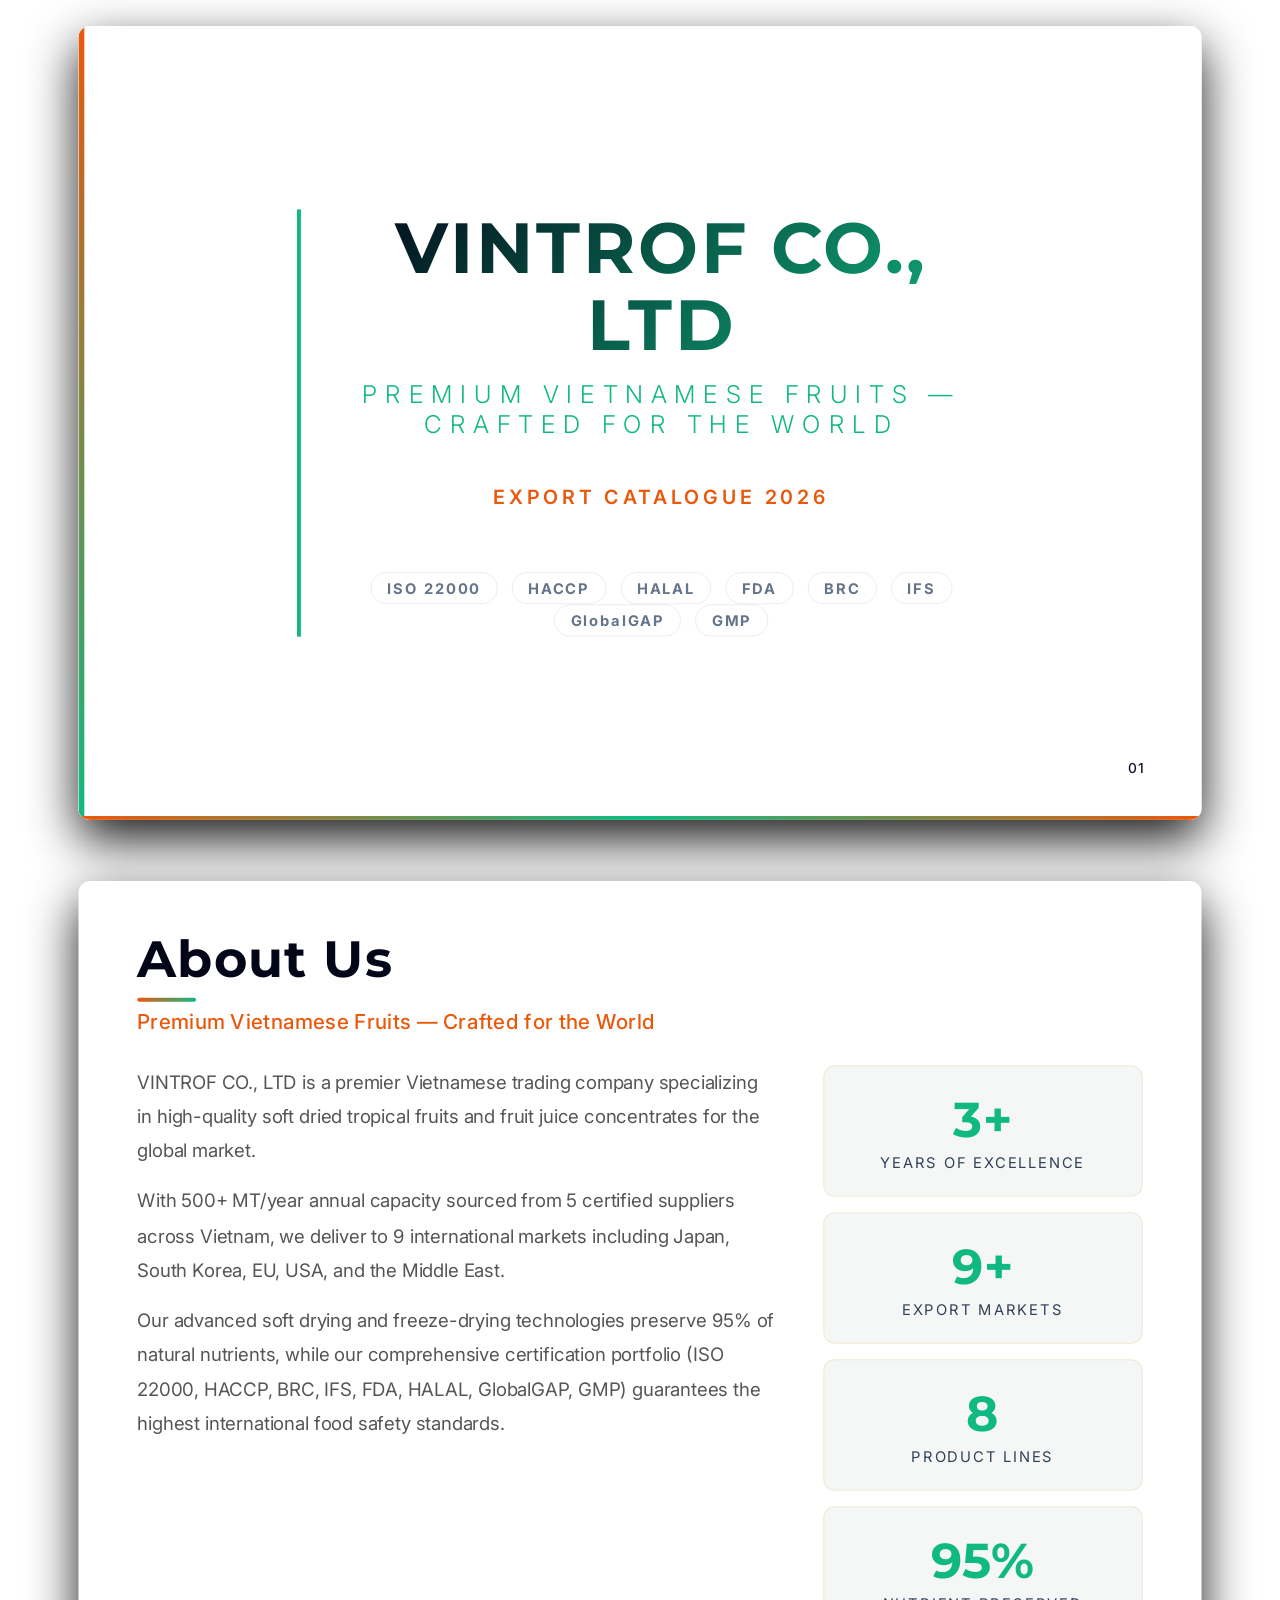
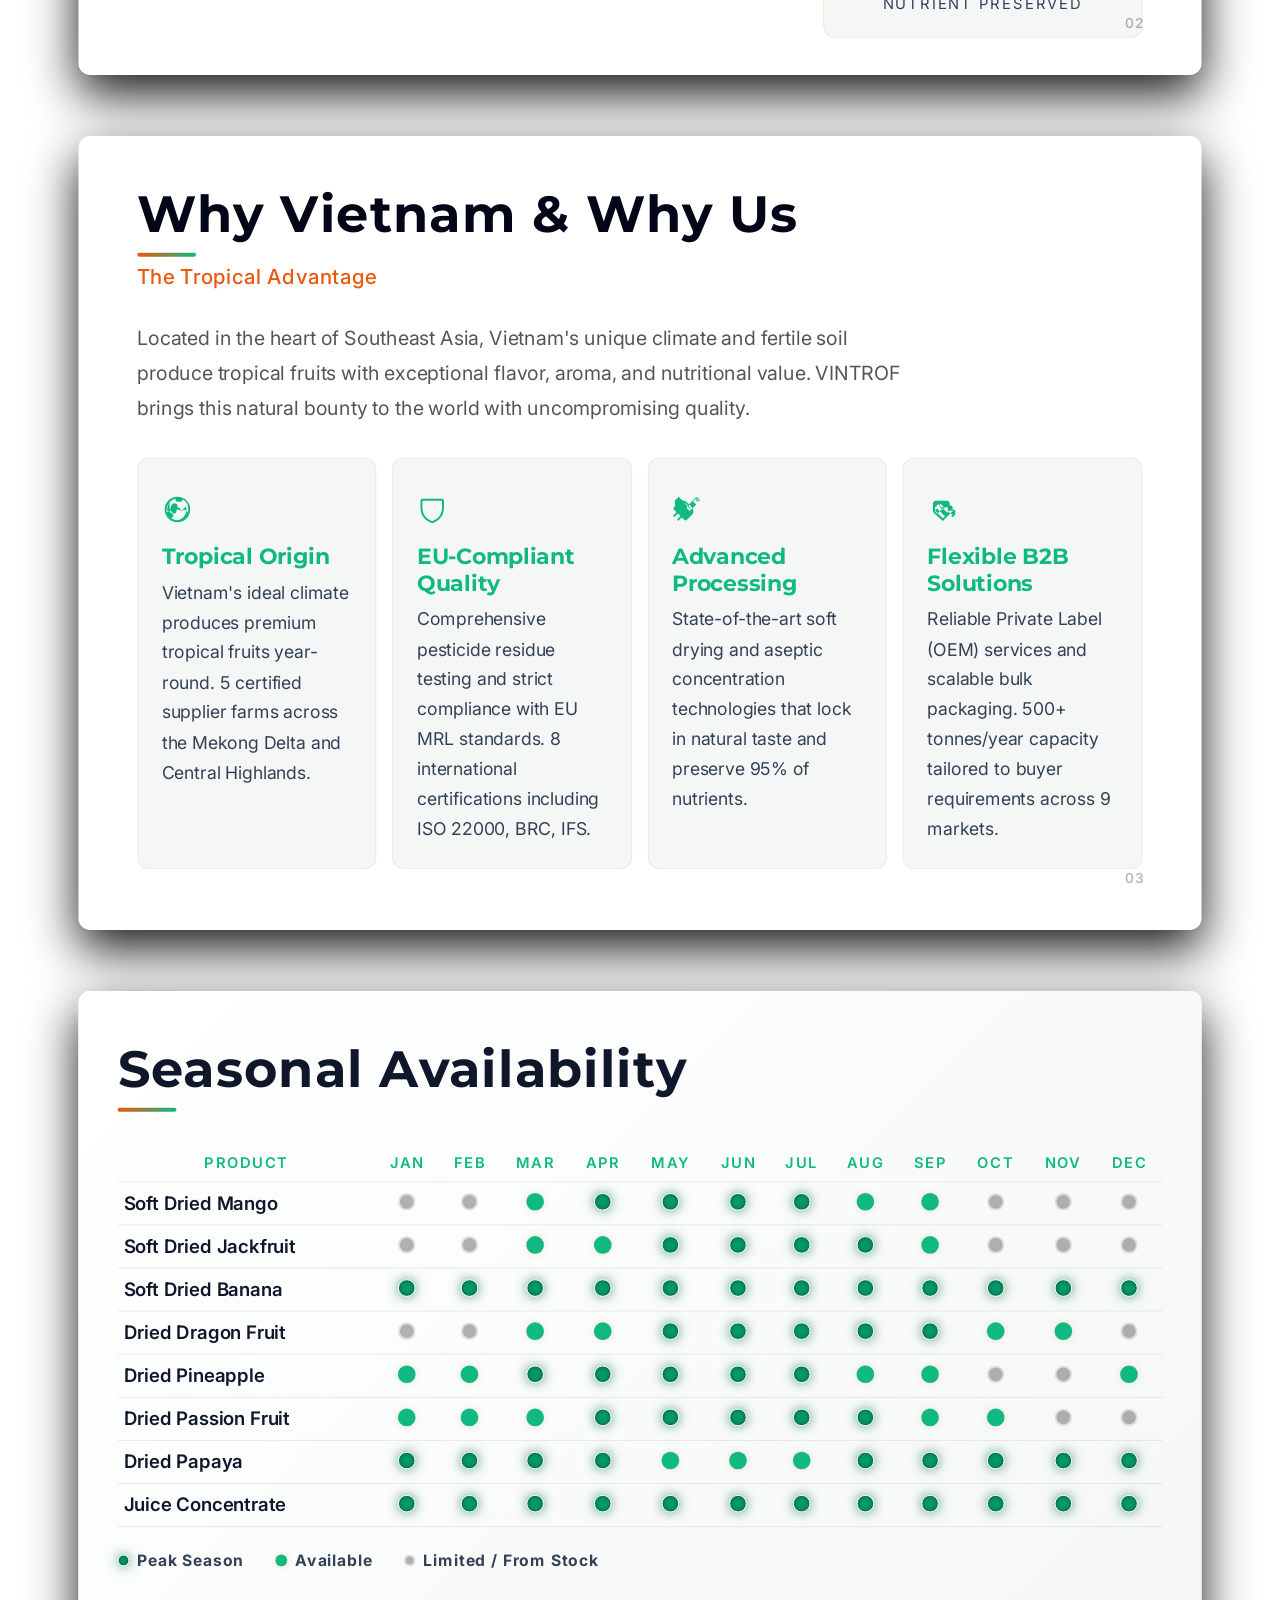
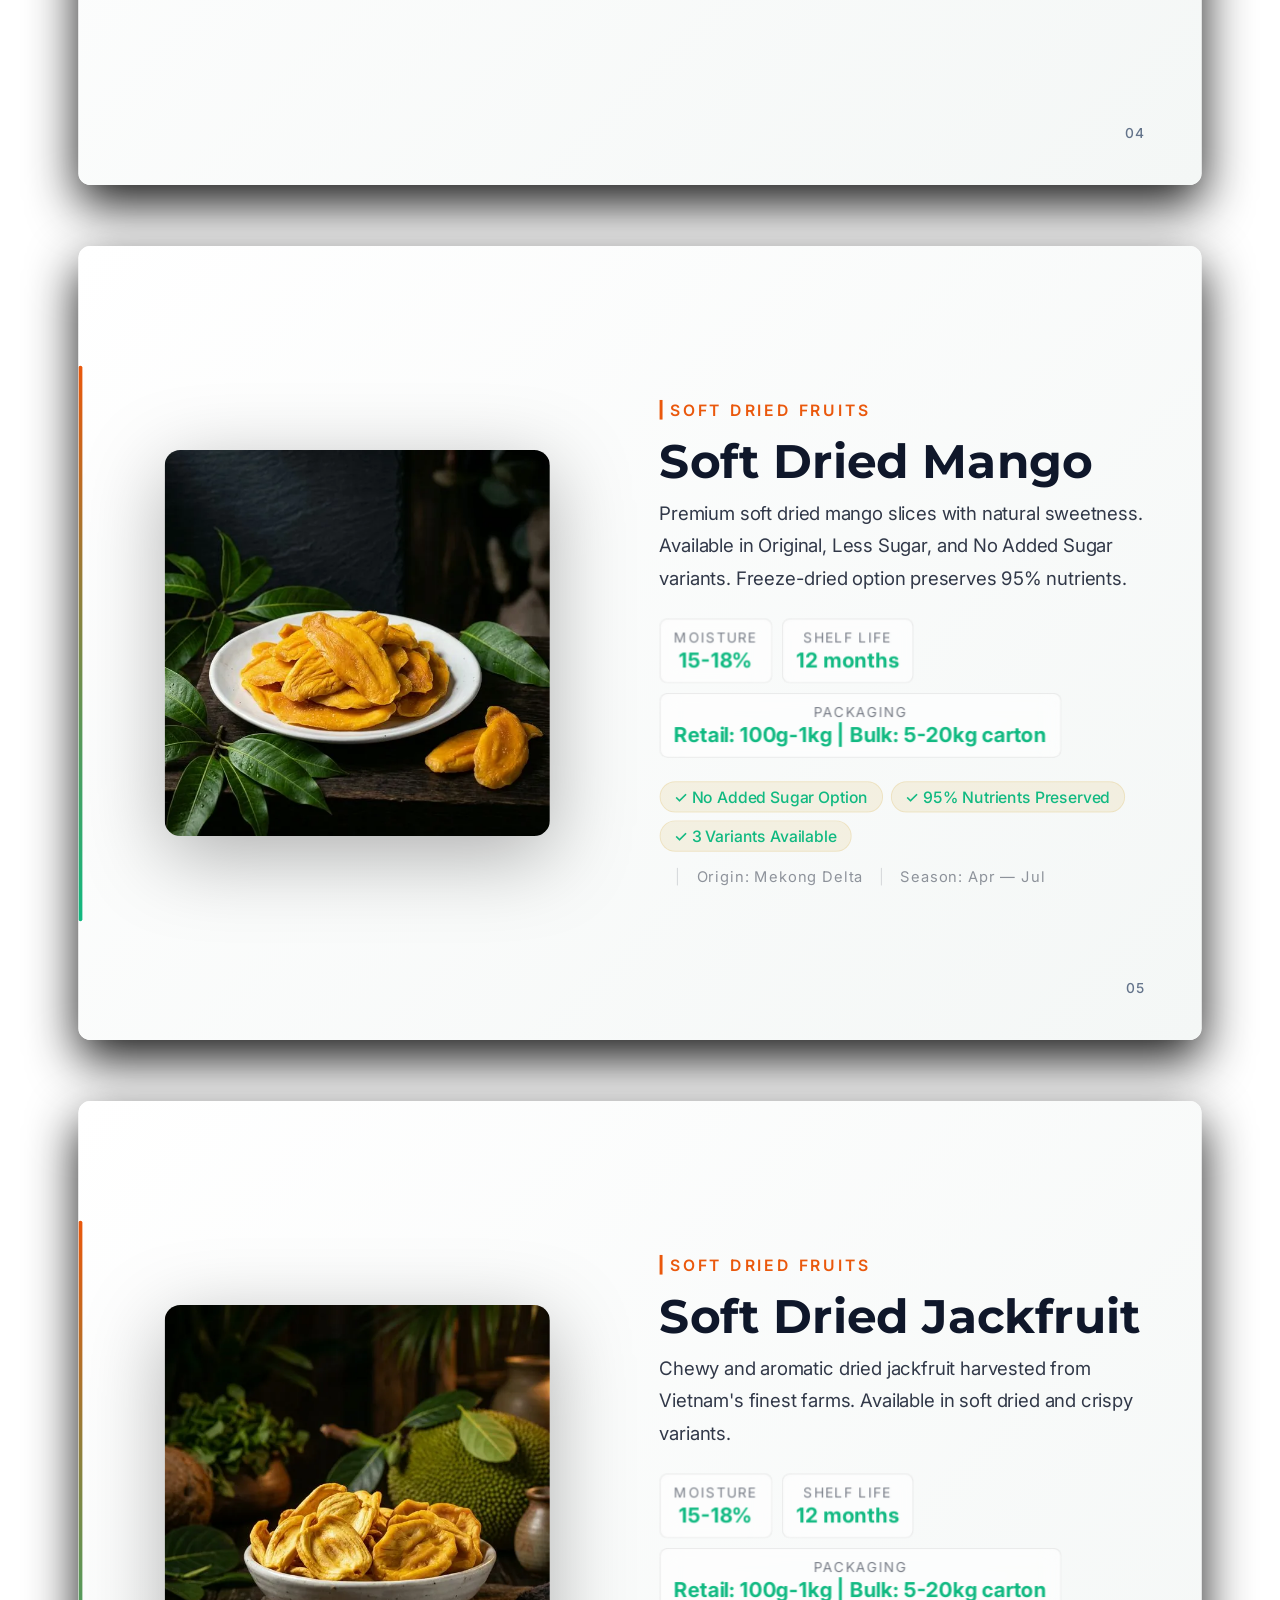
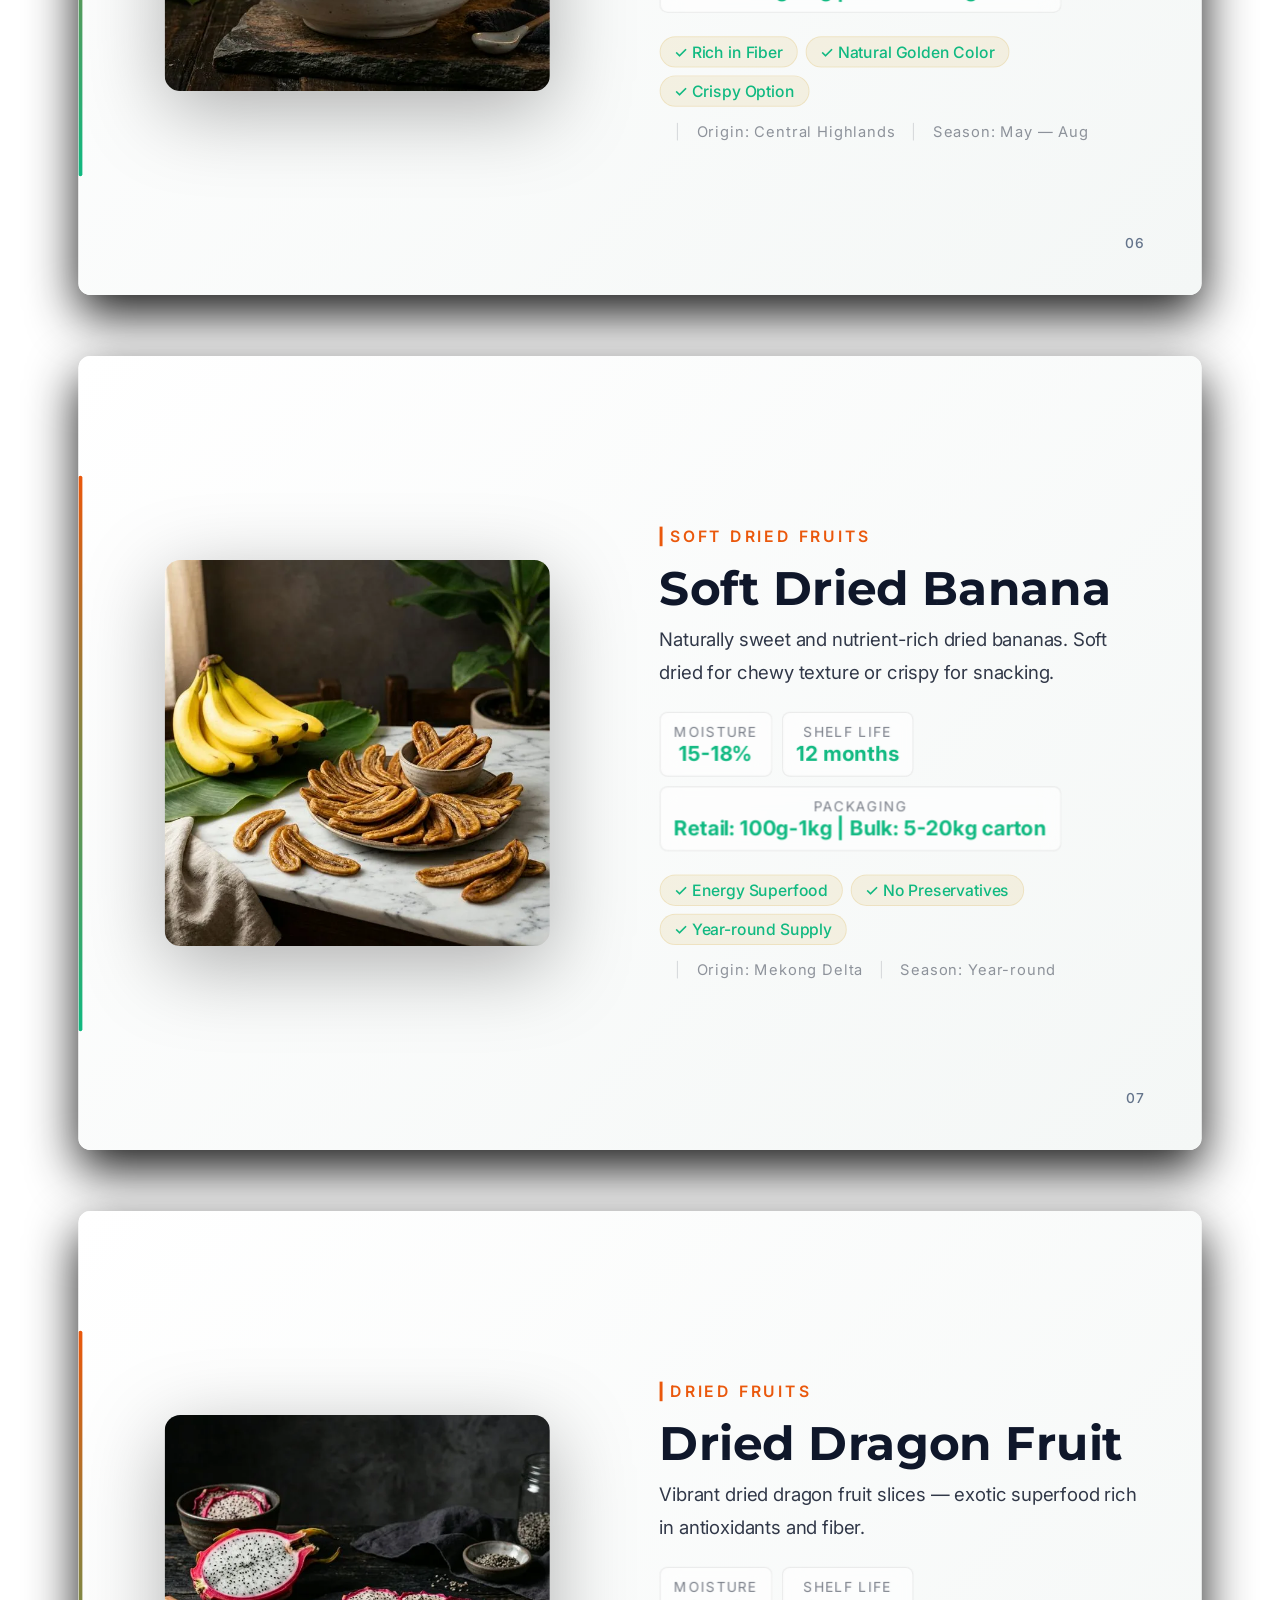
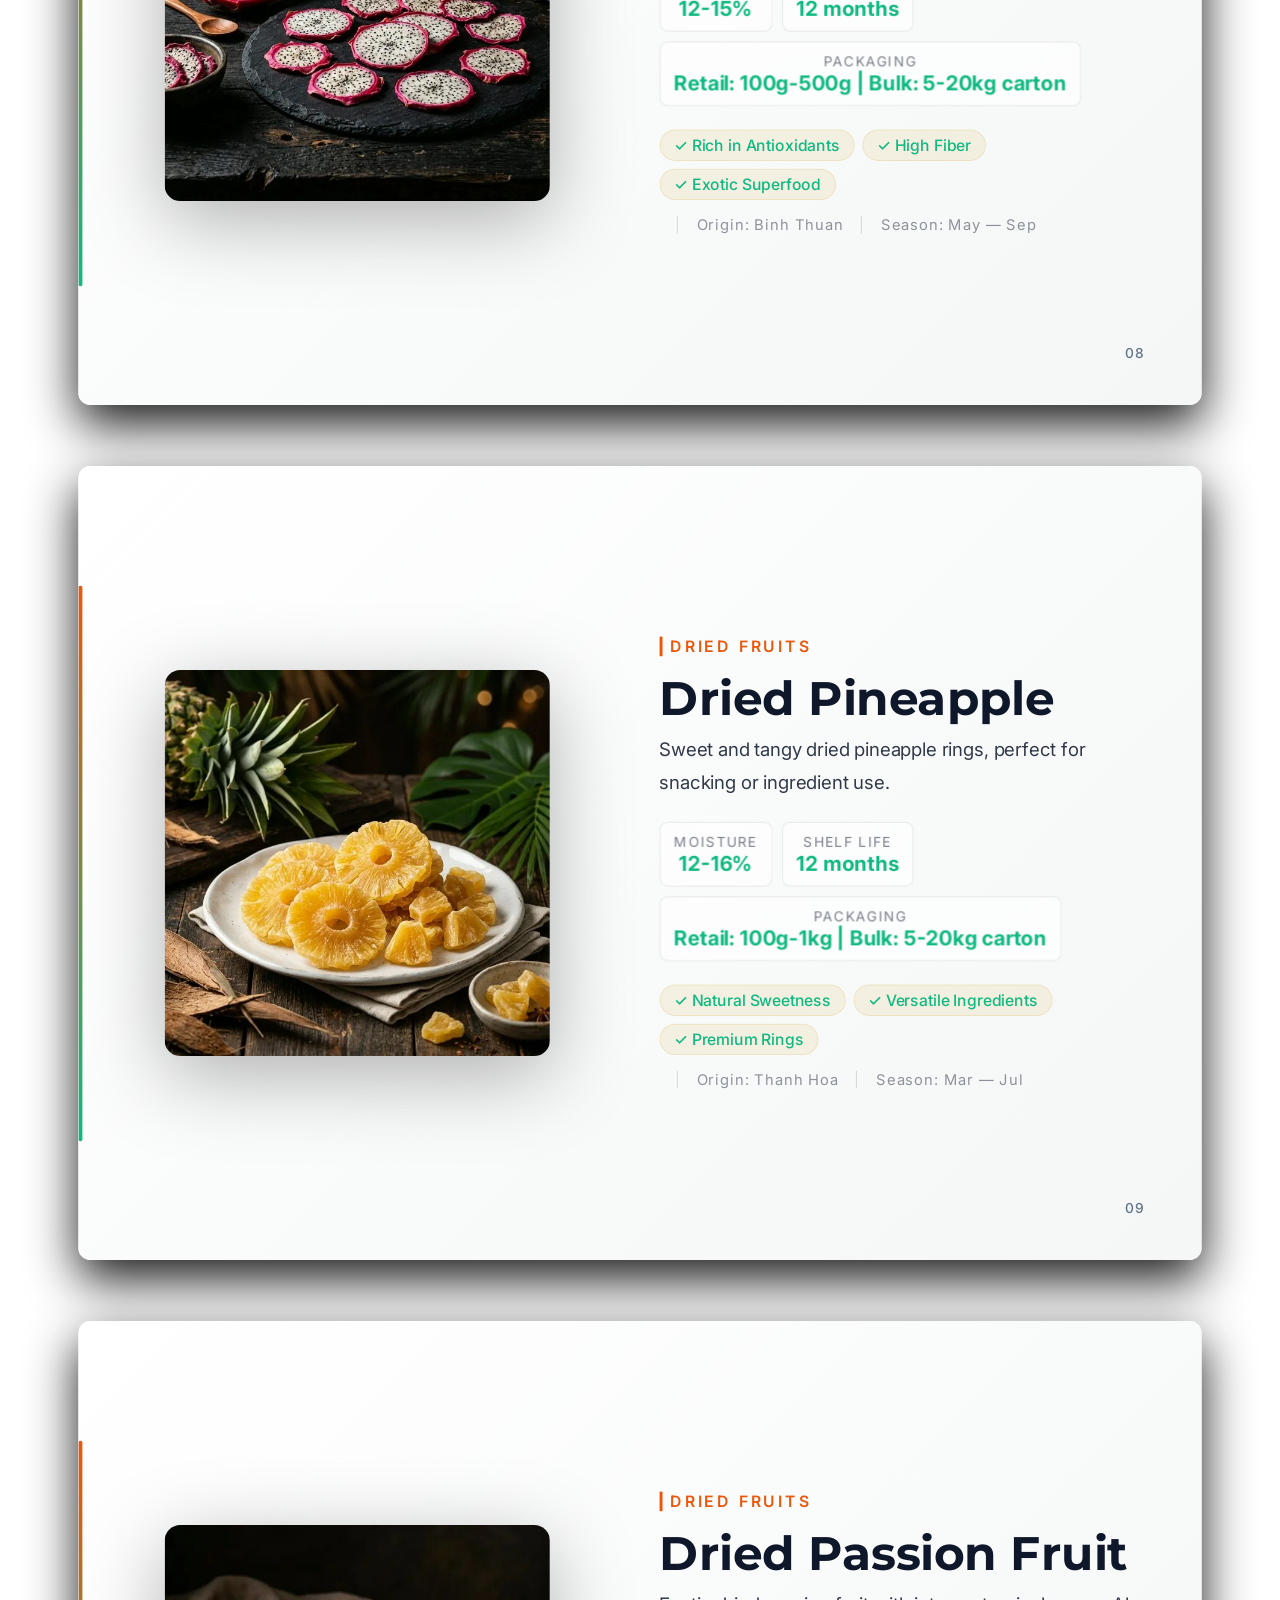
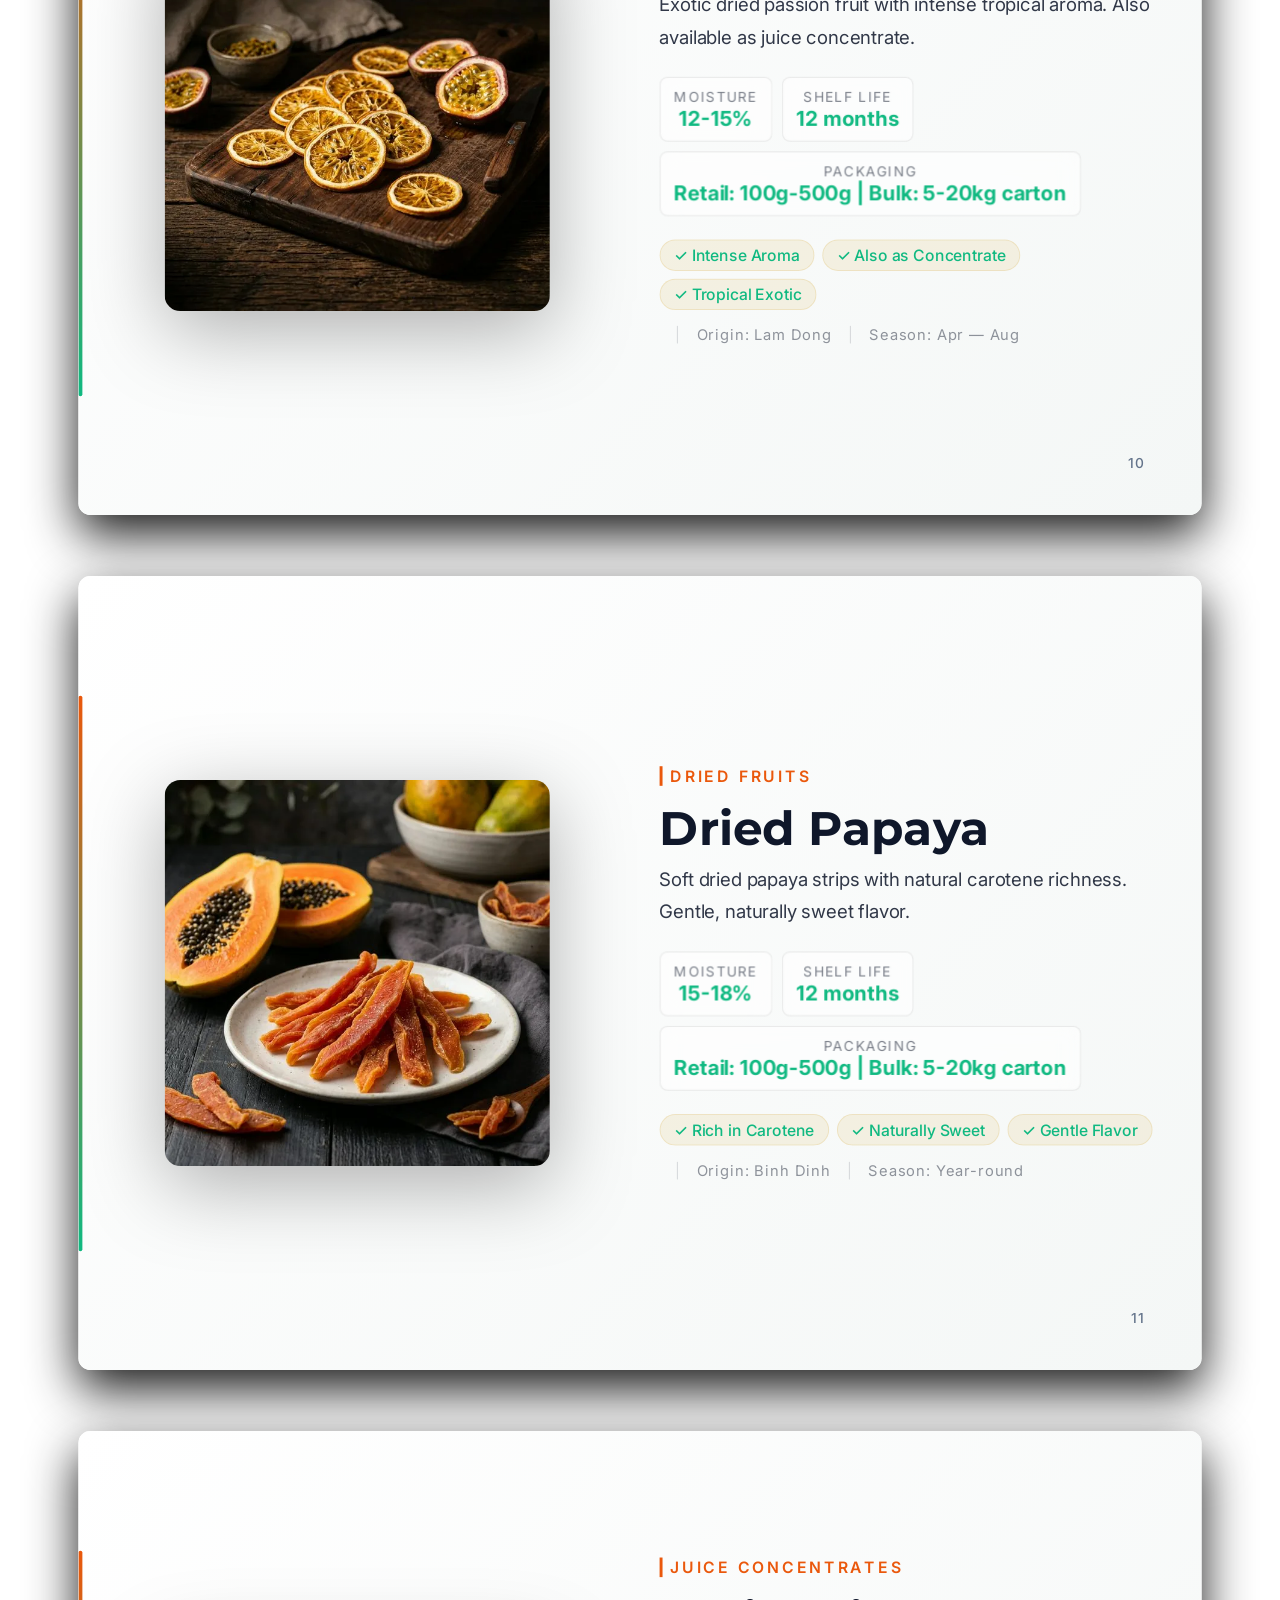
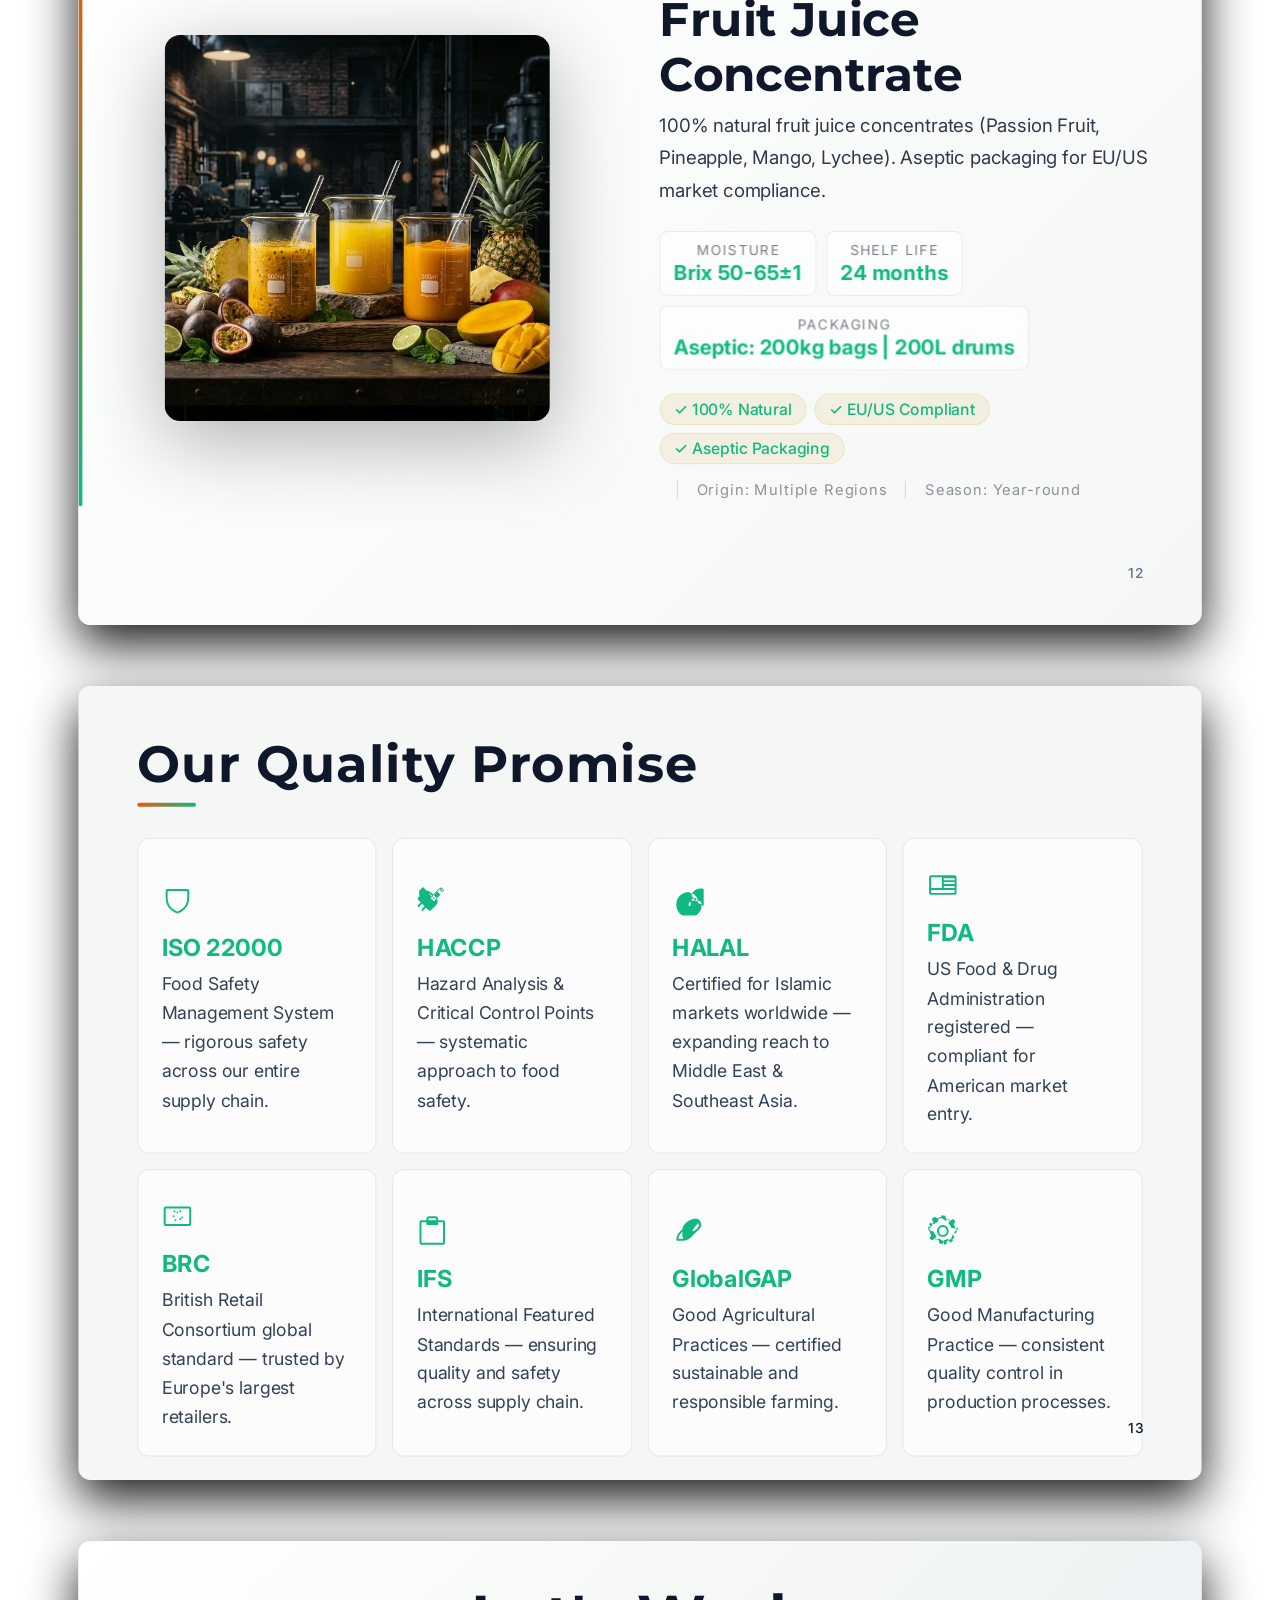
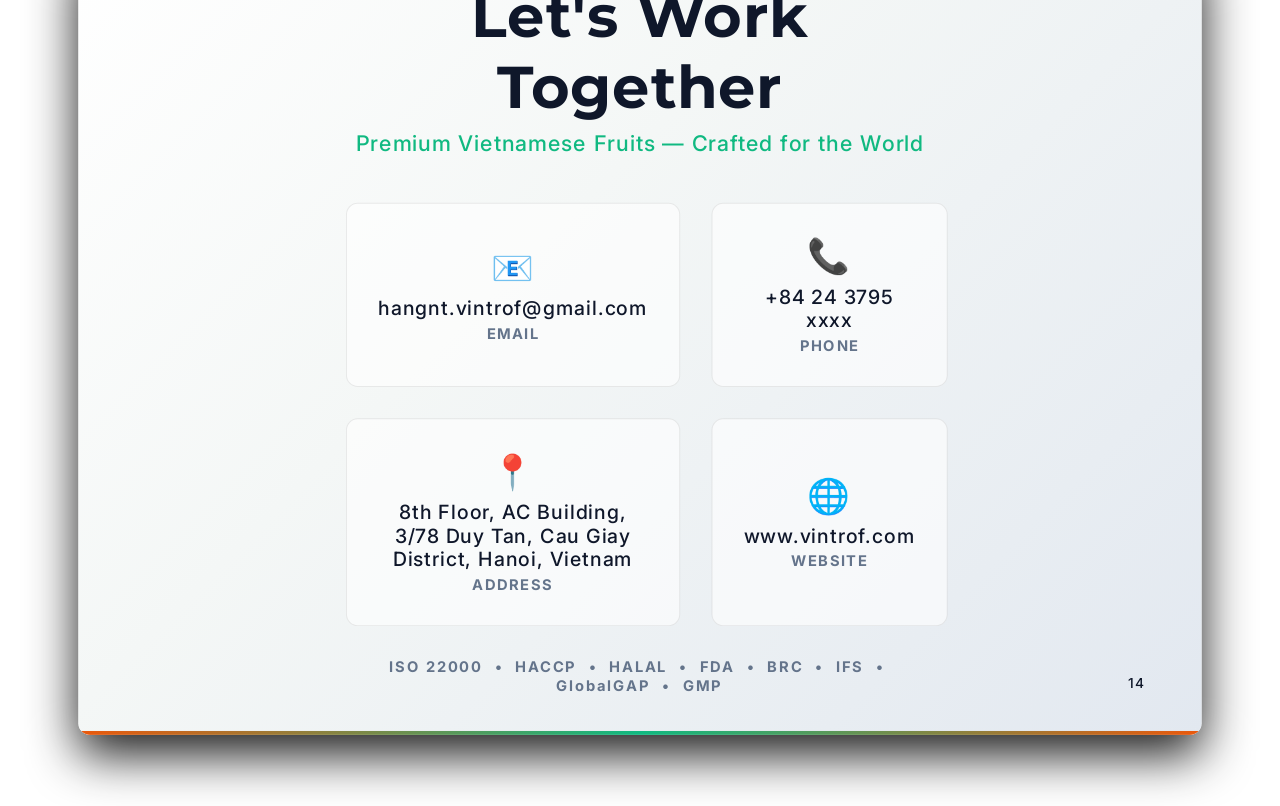
==== 20260323_Vintrof_LightCatalogue_v1.0.html @ e34654c9 "Deploy Vintrof Catalogue 2026 with Assets" ====
<!DOCTYPE html>
<html lang="en">

<head>
    <meta charset="UTF-8">
    <style>
        @import url('https://fonts.googleapis.com/css2?family=Inter:wght@300;400;500;600;700&family=Montserrat:wght@400;500;600;700;800&display=swap');

        /* ===== DESIGN TOKENS ===== */
        :root {
            /* Colors — Light Mode Promax */
            --bg-primary: #ffffff;
            --bg-secondary: #f4f7f6;
            --bg-tertiary: #e2e8f0;
            --bg-light: #ffffff;
            --text-primary: #0f172a;
            --text-dark: #020617;
            --text-muted: #334155;
            --text-dim: #64748b;
            --accent-red: #ea580c;
            --accent-gold: #10b981;
            --accent-green: #059669;
            --glass-bg: rgba(255, 255, 255, 0.6);
            --glass-border: rgba(0, 0, 0, 0.08);

            /* Spacing — 8px grid */
            --sp-xs: 4px;
            --sp-sm: 8px;
            --sp-md: 16px;
            --sp-lg: 24px;
            --sp-xl: 32px;
            --sp-2xl: 48px;
            --sp-3xl: 64px;

            
        .premium-heading { font-weight: 700; letter-spacing: 1px; }
        
        .cover-bg-gradient {
            position: absolute; top: 0; left: 0; right: 0; bottom: 0;
            background-color: var(--bg-primary);
            background-image: linear-gradient(to right, rgba(255, 255, 255, 0.95) 0%, rgba(255, 255, 255, 0.4) 100%), url('https://images.unsplash.com/photo-1610832958506-aa56368176cf?q=80&w=2670&auto=format&fit=crop');
            background-size: cover;
            background-position: center right;
            z-index: 0;
        }
        .cover-content {
            border-left: 4px solid var(--accent-gold);
            padding-left: 40px;
            background: linear-gradient(90deg, rgba(255,255,255,0.85) 0%, rgba(255,255,255,0) 100%);
        }


        /* Typography */
            --font-display: 'Montserrat', sans-serif;
            --font-body: 'Inter', sans-serif;
        }

        @page {
            size: A4 landscape;
            margin: 0;
        }

        * {
            box-sizing: border-box;
            margin: 0;
            padding: 0;
        }

        body {
            font-family: var(--font-body);
            color: #333;
            background: #fff;
        }

        /* ===== PAGE BASE ===== */
        .page {
            width: 297mm;
            height: 210mm;
            position: relative;
            overflow: hidden;
            page-break-after: always;
            -webkit-print-color-adjust: exact !important;
            print-color-adjust: exact !important;
        }

        .page:last-child {
            page-break-after: avoid;
        }

        /* Page number */
        .page-num {
            position: absolute;
            bottom: 12mm;
            right: 15mm;
            font-size: 14px;
            font-weight: 500;
            letter-spacing: 0.1em;
            z-index: 10;
        }

        .dark .page-num {
            color: var(--text-dim);
        }

        .light .page-num {
            color: rgba(0, 0, 0, 0.3);
        }

        /* Dot pattern overlay */
        .dot-pattern {
            position: absolute;
            top: 0;
            left: 0;
            width: 100%;
            height: 100%;
            background-image: radial-gradient(rgba(255, 255, 255, 0.025) 1px, transparent 1px);
            background-size: 24px 24px;
            pointer-events: none;
            z-index: 0;
        }

        /* ═══════════════════════════════════
   COVER PAGE
   ═══════════════════════════════════ */
        .cover {
            background: linear-gradient(135deg, var(--bg-primary) 0%, var(--bg-secondary) 40%, var(--bg-tertiary) 100%);
            display: flex;
            align-items: center;
            justify-content: center;
            text-align: center;
            color: var(--text-primary);
        }

        .cover::before {
            content: '';
            position: absolute;
            top: 0;
            left: 0;
            width: 6px;
            height: 100%;
            background: linear-gradient(180deg, var(--accent-red), var(--accent-gold));
            z-index: 2;
        }

        .cover::after {
            content: '';
            position: absolute;
            bottom: 0;
            left: 0;
            width: 100%;
            height: 4px;
            background: linear-gradient(90deg, var(--accent-red), var(--accent-gold), var(--accent-red));
            z-index: 2;
        }

        .cover-content {
            z-index: 1;
            max-width: 700px;
        }

        .cover h1 {
            font-family: var(--font-display);
            font-size: 72px;
            font-weight: 700;
            letter-spacing: 3px;
            margin-bottom: var(--sp-md);
            background: linear-gradient(135deg, var(--text-dark) 0%, var(--accent-gold) 100%);
            -webkit-background-clip: text;
            background-clip: text;
            -webkit-text-fill-color: transparent;
            line-height: 1.1;
        }

        .cover .subtitle {
            font-size: 25px;
            font-weight: 300;
            color: var(--accent-gold);
            letter-spacing: 8px;
            text-transform: uppercase;
            margin-bottom: var(--sp-2xl);
        }

        .cover .year {
            font-size: 20px;
            color: var(--accent-red);
            font-weight: 600;
            letter-spacing: 4px;
        }

        .cover .certs {
            margin-top: var(--sp-3xl);
            font-size: 15px;
            color: var(--text-dim);
            letter-spacing: 2px;
        }

        .cover .certs span {
            display: inline-block;
            padding: 6px 16px;
            border: 1px solid var(--glass-border);
            border-radius: 20px;
            margin: 0 4px;
        }

        /* ═══════════════════════════════════
   ABOUT PAGE
   ═══════════════════════════════════ */
        .about {
            background: var(--bg-light);
            padding: var(--sp-2xl) 60px;
        }

        .section-header {
            margin-bottom: var(--sp-xl);
        }

        .section-header h2 {
            font-family: var(--font-display);
            font-size: 52px;
            color: var(--text-dark);
            margin-bottom: var(--sp-sm);
        }

        .section-header .accent-bar {
            width: 60px;
            height: 4px;
            background: linear-gradient(90deg, var(--accent-red), var(--accent-gold));
            border-radius: 2px;
            margin-bottom: var(--sp-sm);
        }

        .section-header .tagline {
            font-size: 21px;
            color: var(--accent-red);
            font-weight: 500;
            letter-spacing: 0.5px;
        }

        .about-grid {
            display: flex;
            gap: var(--sp-2xl);
            margin-top: var(--sp-lg);
        }

        .about-text {
            flex: 2;
            font-size: 19px;
            line-height: 1.85;
            color: #555;
        }

        .about-text p+p {
            margin-top: var(--sp-md);
        }

        .about-stats {
            flex: 1;
            display: flex;
            flex-direction: column;
            gap: var(--sp-md);
        }

        .stat-card {
            background: var(--bg-secondary);
            color: #fff;
            padding: var(--sp-lg);
            border-radius: 12px;
            text-align: center;
            border: 1px solid rgba(212, 169, 63, 0.2);
        }

        .stat-card .number {
            font-family: var(--font-display);
            font-size: 50px;
            font-weight: 700;
            color: var(--accent-gold);
        }

        .stat-card .label {
            font-size: 15px;
            text-transform: uppercase;
            letter-spacing: 2px;
            margin-top: var(--sp-xs);
            color: var(--text-muted);
        }

        /* ═══════════════════════════════════
   PRODUCT PAGES
   ═══════════════════════════════════ */
        .product-page {
            display: flex;
        }

        .product-page.dark {
            background: linear-gradient(135deg, var(--bg-primary) 0%, var(--bg-secondary) 100%);
            color: var(--text-primary);
        }

        .product-page.light {
            background: var(--bg-light);
            color: #333;
        }

        /* Accent gradient line on left */
        .product-page.dark::before {
            content: '';
            position: absolute;
            top: 15%;
            left: 0;
            width: 4px;
            height: 70%;
            background: linear-gradient(to bottom, var(--accent-red), var(--accent-gold));
            border-radius: 2px;
            z-index: 2;
        }

        .product-page.light::before {
            content: '';
            position: absolute;
            top: 15%;
            left: 0;
            width: 4px;
            height: 70%;
            background: linear-gradient(to bottom, var(--accent-gold), var(--accent-red));
            border-radius: 2px;
            z-index: 2;
        }

        .product-visual {
            flex: 1;
            display: flex;
            align-items: center;
            justify-content: center;
            position: relative;
            padding: var(--sp-xl);
        }

        .product-visual img {
            width: 78%;
            max-height: 165mm;
            object-fit: contain;
            border-radius: 16px;
            filter: drop-shadow(0 20px 40px rgba(0, 0, 0, 0.3));
        }

        .product-info {
            flex: 1;
            padding: var(--sp-2xl) var(--sp-2xl) var(--sp-2xl) var(--sp-lg);
            display: flex;
            flex-direction: column;
            justify-content: center;
        }

        .product-category {
            font-size: 16px;
            font-weight: 600;
            text-transform: uppercase;
            letter-spacing: 3px;
            color: var(--accent-red);
            border-left: 3px solid var(--accent-red);
            padding-left: var(--sp-sm);
            margin-bottom: var(--sp-md);
        }

        .product-name {
            font-family: var(--font-display);
            font-size: 48px;
            font-weight: 700;
            margin-bottom: var(--sp-sm);
            line-height: 1.15;
        }

        .dark .product-name {
            color: var(--text-primary);
        }

        .light .product-name {
            color: var(--text-dark);
        }

        .product-desc {
            font-size: 19px;
            line-height: 1.75;
            margin-bottom: var(--sp-lg);
            opacity: 0.85;
        }

        /* Specs — glassmorphism cards */
        .specs-grid {
            display: flex;
            flex-wrap: wrap;
            gap: 10px;
            margin-bottom: var(--sp-lg);
        }

        .spec-item {
            padding: 10px 14px;
            border-radius: 8px;
            min-width: 110px;
            text-align: center;
        }

        .dark .spec-item {
            background: var(--glass-bg);
            border: 1px solid var(--glass-border);
            backdrop-filter: blur(10px);
        }

        .light .spec-item {
            background: rgba(26, 26, 46, 0.06);
            border: 1px solid rgba(26, 26, 46, 0.1);
        }

        .spec-label {
            font-size: 14px;
            text-transform: uppercase;
            letter-spacing: 1.5px;
            opacity: 0.55;
            margin-bottom: 2px;
        }

        .spec-value {
            font-size: 21px;
            font-weight: 700;
        }

        .dark .spec-value {
            color: var(--accent-gold);
        }

        .light .spec-value {
            color: var(--accent-red);
        }

        /* Highlights */
        .highlights {
            display: flex;
            flex-wrap: wrap;
            gap: var(--sp-sm);
            margin-bottom: var(--sp-md);
        }

        .highlight-tag {
            font-size: 16px;
            padding: 5px 14px;
            border-radius: 20px;
            font-weight: 500;
            display: inline-flex;
            align-items: center;
            gap: 5px;
        }

        .dark .highlight-tag {
            background: rgba(212, 169, 63, 0.12);
            color: var(--accent-gold);
            border: 1px solid rgba(212, 169, 63, 0.2);
        }

        .light .highlight-tag {
            background: rgba(16, 185, 129, 0.1);
            color: var(--accent-gold);
            border: 1px solid rgba(16, 185, 129, 0.2);
        }

        /* MOQ / Pricing — B2B specific */
        .product-moq {
            display: flex;
            align-items: center;
            gap: var(--sp-md);
            padding: 10px 0;
            border-top: 1px solid var(--glass-border);
            margin-bottom: var(--sp-md);
        }

        .moq-item {
            font-size: 18px;
            font-weight: 500;
        }

        .moq-item .moq-label {
            font-size: 14px;
            text-transform: uppercase;
            letter-spacing: 1px;
            opacity: 0.5;
        }

        .moq-item .moq-value {
            font-weight: 700;
            font-size: 20px;
        }

        .dark .moq-value {
            color: var(--accent-gold);
        }

        /* Product footer */
        .product-footer {
            font-size: 15px;
            opacity: 0.45;
            letter-spacing: 1px;
            display: flex;
            gap: var(--sp-md);
        }

        .product-footer .divider {
            opacity: 0.3;
        }

        /* ═══════════════════════════════════
   CERTIFICATIONS PAGE
   ═══════════════════════════════════ */
        .certs-page {
            background: var(--bg-secondary);
            color: var(--text-primary);
            padding: var(--sp-2xl) 60px;
        }

        .certs-page .section-header h2 {
            color: var(--text-primary);
        }

        .certs-grid {
            display: grid;
            grid-template-columns: repeat(4, 1fr);
            gap: var(--sp-md);
            margin-top: var(--sp-lg);
        }

        .cert-card {
            background: var(--glass-bg);
            border: 1px solid var(--glass-border);
            border-radius: 12px;
            padding: var(--sp-lg);
            transition: border-color 0.3s;
            display: flex;
            flex-direction: column;
            justify-content: center;
        }

        .cert-icon {
            font-size: 40px;
            margin-bottom: var(--sp-sm);
        }

        .cert-name {
            font-size: 24px;
            font-weight: 700;
            color: var(--accent-gold);
            margin-bottom: var(--sp-sm);
        }

        .cert-desc {
            font-size: 18px;
            line-height: 1.65;
            color: var(--text-muted);
        }

        /* ═══════════════════════════════════
   CONTACT PAGE
   ═══════════════════════════════════ */
        .contact-page {
            background: linear-gradient(135deg, var(--bg-primary) 0%, var(--bg-secondary) 40%, var(--bg-tertiary) 100%);
            color: var(--text-primary);
            display: flex;
            align-items: center;
            justify-content: center;
            text-align: center;
        }

        .contact-page::after {
            content: '';
            position: absolute;
            bottom: 0;
            left: 0;
            width: 100%;
            height: 4px;
            background: linear-gradient(90deg, var(--accent-red), var(--accent-gold), var(--accent-red));
            z-index: 2;
        }

        .contact-content {
            z-index: 1;
            max-width: 600px;
        }

        .contact-content h2 {
            font-family: var(--font-display);
            font-size: 60px;
            margin-bottom: var(--sp-sm);
            line-height: 1.2;
        }

        .contact-content .cta-text {
            color: var(--accent-gold);
            font-size: 22px;
            font-weight: 500;
            letter-spacing: 1px;
            margin-bottom: var(--sp-2xl);
        }

        .contact-grid {
            display: grid;
            grid-template-columns: repeat(2, 1fr);
            gap: var(--sp-xl);
            margin: var(--sp-xl) auto;
            max-width: 800px;
        }

        .contact-card {
            background: var(--glass-bg);
            border: 1px solid var(--glass-border);
            border-radius: 12px;
            padding: var(--sp-xl);
            text-align: center;
            display: flex;
            flex-direction: column;
            align-items: center;
            justify-content: center;
            min-height: 180px;
        }

        .contact-card .icon {
            font-size: 35px;
            margin-bottom: var(--sp-sm);
        }

        .contact-card .value {
            font-size: 20px;
            font-weight: 500;
            color: var(--text-primary);
        }

        .contact-card .label {
            font-size: 15px;
            text-transform: uppercase;
            letter-spacing: 1.5px;
            color: var(--text-dim);
            margin-top: var(--sp-xs);
        }

        /* ═══════════════════════════════════
   WHY VIETNAM PAGE
   ═══════════════════════════════════ */
        .why-page {
            background: var(--bg-light);
            padding: var(--sp-2xl) 60px;
        }

        .why-page .section-header h2 {
            color: var(--text-dark);
        }

        .why-intro {
            font-size: 20px;
            line-height: 1.8;
            color: #555;
            max-width: 800px;
            margin-bottom: var(--sp-xl);
        }

        .why-grid {
            display: grid;
            grid-template-columns: repeat(4, 1fr);
            gap: var(--sp-md);
        }

        .why-card {
            background: var(--bg-secondary);
            border-radius: 12px;
            padding: var(--sp-lg);
            color: #fff;
            border: 1px solid rgba(212, 169, 63, 0.15);
        }

        .why-card .why-icon {
            font-size: 45px;
            margin-bottom: var(--sp-sm);
        }

        .why-card h3 {
            font-family: var(--font-display);
            font-size: 22px;
            font-weight: 700;
            color: var(--accent-gold);
            margin-bottom: var(--sp-sm);
        }

        .why-card p {
            font-size: 18px;
            line-height: 1.7;
            color: var(--text-muted);
        }

        /* ═══════════════════════════════════
   SEASON CHART PAGE
   ═══════════════════════════════════ */
        .season-page {
            background: linear-gradient(135deg, var(--bg-primary) 0%, var(--bg-secondary) 100%);
            color: var(--text-primary);
            padding: var(--sp-2xl) 40px;
        }

        .season-page .section-header h2 {
            color: var(--text-primary);
        }

        .season-table {
            width: 100%;
            border-collapse: collapse;
            margin-top: var(--sp-lg);
            font-size: 18px;
        }

        .season-table th {
            font-size: 15px;
            text-transform: uppercase;
            letter-spacing: 1.5px;
            padding: 10px 6px;
            color: var(--accent-gold);
            font-weight: 600;
            border-bottom: 1px solid var(--glass-border);
        }

        .season-table td {
            padding: 10px 6px;
            text-align: center;
            border-bottom: 1px solid var(--glass-border);
        }

        .season-table td:first-child {
            text-align: left;
            font-weight: 600;
            color: var(--text-primary);
            font-size: 19px;
            min-width: 160px;
        }

        .season-dot {
            display: inline-block;
            width: 18px;
            height: 18px;
            border-radius: 50%;
        }

        .season-dot.peak {
            background: var(--accent-green);
            box-shadow: 0 0 12px rgba(45, 134, 89, 0.8), inset 0 0 4px rgba(0,0,0,0.5); border: 1px solid #fff;
        }

        .season-dot.available {
            background: var(--accent-gold);
            box-shadow: 0 0 8px rgba(212, 169, 63, 0.3);
        }

        .season-dot.limited {
            background: rgba(0,0,0,0.3); border: 2px solid rgba(255,255,255,0.6); box-sizing: border-box;
        }

        .season-legend {
            display: flex;
            gap: var(--sp-xl);
            margin-top: var(--sp-lg);
            font-size: 16px;
            color: var(--text-muted);
        }

        .season-legend span {
            display: flex;
            align-items: center;
            gap: var(--sp-sm);
        }

        .contact-certs {
            font-size: 15px;
            color: var(--text-dim);
            letter-spacing: 2px;
        }

        /* ═══════════════════════════════════
           MOBILE RESPONSIVENESS (WEB ONLY)
           ═══════════════════════════════════ */
        @media screen and (max-width: 768px) {
            .page {
                height: auto !important;
                aspect-ratio: auto !important;
                margin-bottom: 2rem !important;
                padding: 1rem !important;
            }
            .cover h1 { font-size: 44px !important; line-height: 1.2 !important; }
            .cover .subtitle { font-size: 16px !important; letter-spacing: 4px !important; }
            .about-grid, .product-page { flex-direction: column !important; }
            .about-text, .about-stats, .product-visual, .product-info { 
                flex: none !important; width: 100% !important; padding: 1rem 0 !important; 
            }
            .contact-grid { 
                grid-template-columns: 1fr !important; 
            }
            .certs-grid { grid-template-columns: 1fr 1fr !important; }
            .why-grid { grid-template-columns: 1fr !important; }
            .product-name { font-size: 36px !important; }
            .product-visual img { width: 90% !important; }
            .section-header h2 { font-size: 36px !important; }
            .cover, .about, .product-page, .certs-page, .why-page, .season-page, .contact-page {
                padding: 2rem 1rem !important;
            }
        }
    </style>
    <style media="screen">
        /* Web Presentation Mode (Ignored by @media print/PDF) */
        html {
            scroll-snap-type: y mandatory;
            background: #050510;
        }
        body {
            display: flex;
            flex-direction: column;
            align-items: center;
            padding: 2vh 0;
            overflow-x: hidden;
        }
        .page {
            scroll-snap-align: center;
            scroll-snap-stop: always;
            /* Containerize the A4 page for the screen */
            aspect-ratio: 297 / 210;
            height: 90vh;
            width: auto;
            max-width: 95vw;
            margin-bottom: 5vh;
            border-radius: 12px;
            box-shadow: 0 20px 50px rgba(0,0,0,0.9), 0 0 2px rgba(255,255,255,0.1);
            overflow: hidden;
            position: relative;
            transform: scale(0.98);
            transition: transform 0.4s cubic-bezier(0.25, 1, 0.5, 1), box-shadow 0.4s ease;
        }
        .page:hover {
            transform: scale(1);
            box-shadow: 0 30px 60px rgba(0,0,0,1), 0 0 4px rgba(212,169,63,0.3);
        }
        /* Hide scrollbar for a cleaner presentation */
        ::-webkit-scrollbar { width: 8px; }
        ::-webkit-scrollbar-track { background: #050510; }
        ::-webkit-scrollbar-thumb { background: #333; border-radius: 4px; }
        ::-webkit-scrollbar-thumb:hover { background: #555; }
    </style>
</head>

<body>

    <!-- ═══ COVER ═══ -->
    <div class="page cover">
        <div class="cover-bg-gradient"></div>
        <div class="dot-pattern"></div>
        <div class="cover-content premium-heading">
            <h1>VINTROF CO., LTD</h1>
            <div class="subtitle">Premium Vietnamese Fruits — Crafted for the World</div>
            <div class="year">EXPORT CATALOGUE 2026</div>
            <div class="certs">
                
                <span>ISO 22000</span>
                
                <span>HACCP</span>
                
                <span>HALAL</span>
                
                <span>FDA</span>
                
                <span>BRC</span>
                
                <span>IFS</span>
                
                <span>GlobalGAP</span>
                
                <span>GMP</span>
                
            </div>
        </div>
        <div class="page-num">01</div>
    </div>

    <!-- ═══ ABOUT US ═══ -->
    <div class="page about">
        <div class="section-header">
            <h2 class="premium-heading">About Us</h2>
            <div class="accent-bar"></div>
            <div class="tagline">Premium Vietnamese Fruits — Crafted for the World</div>
        </div>
        <div class="about-grid">
            <div class="about-text">
                <p>VINTROF CO., LTD is a premier Vietnamese trading company specializing in high-quality soft dried tropical fruits and fruit juice concentrates for the global market.</p><p>With 500+ MT/year annual capacity sourced from 5 certified suppliers across Vietnam, we deliver to 9 international markets including Japan, South Korea, EU, USA, and the Middle East.</p><p>Our advanced soft drying and freeze-drying technologies preserve 95% of natural nutrients, while our comprehensive certification portfolio (ISO 22000, HACCP, BRC, IFS, FDA, HALAL, GlobalGAP, GMP) guarantees the highest international food safety standards.</p>
            </div>
            <div class="about-stats">
                <div class="stat-card">
                    <div class="number">3+</div>
                    <div class="label">Years of Excellence</div>
                </div>
                <div class="stat-card">
                    <div class="number">9+</div>
                    <div class="label">Export Markets</div>
                </div>
                <div class="stat-card">
                    <div class="number">8</div>
                    <div class="label">Product Lines</div>
                </div>
                <div class="stat-card">
                    <div class="number">95%</div>
                    <div class="label">Nutrient Preserved</div>
                </div>
            </div>
        </div>
        <div class="page-num" style="color:rgba(0,0,0,0.3)">02</div>
    </div>

    <!-- ═══ WHY VIETNAM ═══ -->
    <div class="page why-page">
        <div class="section-header">
            <h2 class="premium-heading">Why Vietnam & Why Us</h2>
            <div class="accent-bar"></div>
            <div class="tagline">The Tropical Advantage</div>
        </div>
        <div class="why-intro">
            Located in the heart of Southeast Asia, Vietnam's unique climate and fertile soil produce tropical fruits with exceptional flavor, aroma, and nutritional value. VINTROF brings this natural bounty to the world with uncompromising quality.
        </div>
        <div class="why-grid">
            <div class="why-card">
                <div class="why-icon" style="color:var(--accent-gold);"><svg width="32" height="32" viewBox="0 0 256 256"><path fill="currentColor" d="M128,24A104,104,0,1,0,232,128,104.11,104.11,0,0,0,128,24Zm88,104a87.65,87.65,0,0,1-3.61,24.63l-16.71-16.71a16,16,0,0,0-17-3.79l-16.48,6.59A8,8,0,0,1,152,136v-8a16,16,0,0,0-16-16h-8V96a16,16,0,0,0-16-16H96.44a16,16,0,0,0-14.8,10l-10,24a16,16,0,0,0-1.64,6V136a8,8,0,0,1-4.8,7.33L48.16,150.8A88,88,0,0,1,112,41.4V48a16,16,0,0,0,16,16h24A16,16,0,0,0,168,48v-3.73A88,88,0,0,1,216,128ZM40,128a87.52,87.52,0,0,1,4.45-27.42L64,68.75V120a16,16,0,0,0,3.2,9.6L85.2,153.6a16,16,0,0,0,12.8,6.4H104a16,16,0,0,0,16-16V136a8,8,0,0,1,10.9-7.5l19.14,7.66h0a16,16,0,0,0,17.22-4.14L196.4,102.8A88,88,0,0,1,128,216a87.41,87.41,0,0,1-49.88-15.5l11.45-13.35A16,16,0,0,0,88.75,163l-19.4-9.7A16,16,0,0,0,40,167.6Z"></path></svg></div>
                <h3>Tropical Origin</h3>
                <p>Vietnam's ideal climate produces premium tropical fruits year-round. 5 certified supplier farms across the Mekong Delta and Central Highlands.</p>
            </div>
            <div class="why-card">
                <div class="why-icon" style="color:var(--accent-gold);"><svg width="32" height="32" viewBox="0 0 256 256"><path fill="currentColor" d="M208,40H48A16,16,0,0,0,32,56v58.77c0,89.61,75.82,119.34,91,124.39a15.53,15.53,0,0,0,10,0c15.2-5.05,91-34.78,91-124.39V56A16,16,0,0,0,208,40Zm0,74.77c0,77.5-62,103.11-80,108.93C110,217.88,48,192.27,48,114.77V56H208Z"></path></svg></div>
                <h3>EU-Compliant Quality</h3>
                <p>Comprehensive pesticide residue testing and strict compliance with EU MRL standards. 8 international certifications including ISO 22000, BRC, IFS.</p>
            </div>
            <div class="why-card">
                <div class="why-icon" style="color:var(--accent-gold);"><svg width="32" height="32" viewBox="0 0 256 256"><path fill="currentColor" d="M221.66,45.66l-11.32-11.3a16,16,0,0,0-22.63,0L136.21,85.83h0l-12.72-12.7c-21.78-21.79-50-25-66.21-8.79l-43,43A16,16,0,0,0,14.34,130L34,149.62,10.34,173.27a8,8,0,0,0,11.32,11.31L45.31,161l20.4,20.4L42.05,205.06a8,8,0,0,0,11.31,11.32l23.66-23.66L96.65,212.3a16,16,0,0,0,22.63,0l43-43c16.21-16.21,13-44.42-8.79-66.21l-12.7-12.72L192.34,38.83l0,0,18,18a8,8,0,0,0,11.32-11.31ZM25.66,118.66l43-43c10-10,28.78-8.52,43.59,6.29l32.53,32.53c4.1,4.1,5.32,8.8,4.71,13.25L52.82,23.1,19.34,56.58ZM108,201l-43-43c-14.81-14.81-16.3-33.56-6.29-43.59L82.17,91A73.35,73.35,0,0,0,68.91,95c-19,7.63-31,16.5-31.29,16.66A8,8,0,0,0,32,125.43c0,11.32,1.38,15.15,11.89,32h0L75.46,189c16.82,10.51,20.65,11.89,32,11.89a8,8,0,0,0,4.82-1.6c.16-.31,9-12.3,16.63-31.3A73.35,73.35,0,0,0,133,156.17Zm33.68-60-26.7-26.71L168.34,61,195,87.71ZM208.34,66.34,189.66,47.66l11.31-11.32,18.69,18.69Z"></path></svg></div>
                <h3>Advanced Processing</h3>
                <p>State-of-the-art soft drying and aseptic concentration technologies that lock in natural taste and preserve 95% of nutrients.</p>
            </div>
            <div class="why-card">
                <div class="why-icon" style="color:var(--accent-gold);"><svg width="32" height="32" viewBox="0 0 256 256"><path fill="currentColor" d="M239.11,162a16,16,0,0,0-17.51-4H208V112a16,16,0,0,0-16-16H184V80a24,24,0,0,0-24-24H72A24,24,0,0,0,48,80v63c0,7.1,5.32,12.56,9.15,16.15l.39.37L128,222.46,204.37,146s0,0,0,0a1.28,1.28,0,0,1,.17-.18A23.83,23.83,0,0,1,216,144a16,16,0,0,0,16.89,14Zm-41.52-25.56,3.64,3.64-16.59,16.59-19-19h23.11A7.83,7.83,0,0,1,197.59,136.46ZM168,112v45l-40-40L81.56,162.1,64,145.5v-31A13.43,13.43,0,0,1,69.56,105l24.9-23.8a13.34,13.34,0,0,1,9.23-3.86h3.4l.65,0c-.22.65-.43,1.31-.62,2l0,0A23.88,23.88,0,0,0,104,86a24,24,0,0,0,24,24h40Zm-40,88.4L64,135.59l17.47-16.36,65.65,65.65ZM104,94a8,8,0,0,1,0-16,7.88,7.88,0,0,1,5.65,2.34l34,34c.05.05.09.11.14.16L128,130.34,103.52,105A7.9,7.9,0,0,1,104,94ZM183,165ZM230.1,169.86l-21.63,21.63L197,180l11.66-11.65a23.9,23.9,0,0,0-10.36-4.32l-10-10L142,200.41l-3.32,3.32,77-77,14.54,14.54a23.75,23.75,0,0,1-1,8.65Z"></path></svg></div>
                <h3>Flexible B2B Solutions</h3>
                <p>Reliable Private Label (OEM) services and scalable bulk packaging. 500+ tonnes/year capacity tailored to buyer requirements across 9 markets.</p>
            </div>
        </div>
        <div class="page-num" style="color:rgba(0,0,0,0.3)">03</div>
    </div>

    <!-- ═══ SEASON AVAILABILITY ═══ -->
    <div class="page season-page dark">
        <div class="dot-pattern"></div>
        <div class="section-header">
            <h2 class="premium-heading">Seasonal Availability</h2>
            <div class="accent-bar"></div>
        </div>
        <table class="season-table">
            <thead>
                <tr>
                    <th>Product</th>
                    <th>Jan</th><th>Feb</th><th>Mar</th><th>Apr</th><th>May</th><th>Jun</th>
                    <th>Jul</th><th>Aug</th><th>Sep</th><th>Oct</th><th>Nov</th><th>Dec</th>
                </tr>
            </thead>
            <tbody>
                <tr>
                    <td>Soft Dried Mango</td>
                    <td><span class="season-dot limited"></span></td>
                    <td><span class="season-dot limited"></span></td>
                    <td><span class="season-dot available"></span></td>
                    <td><span class="season-dot peak"></span></td>
                    <td><span class="season-dot peak"></span></td>
                    <td><span class="season-dot peak"></span></td>
                    <td><span class="season-dot peak"></span></td>
                    <td><span class="season-dot available"></span></td>
                    <td><span class="season-dot available"></span></td>
                    <td><span class="season-dot limited"></span></td>
                    <td><span class="season-dot limited"></span></td>
                    <td><span class="season-dot limited"></span></td>
                </tr>
                <tr>
                    <td>Soft Dried Jackfruit</td>
                    <td><span class="season-dot limited"></span></td>
                    <td><span class="season-dot limited"></span></td>
                    <td><span class="season-dot available"></span></td>
                    <td><span class="season-dot available"></span></td>
                    <td><span class="season-dot peak"></span></td>
                    <td><span class="season-dot peak"></span></td>
                    <td><span class="season-dot peak"></span></td>
                    <td><span class="season-dot peak"></span></td>
                    <td><span class="season-dot available"></span></td>
                    <td><span class="season-dot limited"></span></td>
                    <td><span class="season-dot limited"></span></td>
                    <td><span class="season-dot limited"></span></td>
                </tr>
                <tr>
                    <td>Soft Dried Banana</td>
                    <td><span class="season-dot peak"></span></td>
                    <td><span class="season-dot peak"></span></td>
                    <td><span class="season-dot peak"></span></td>
                    <td><span class="season-dot peak"></span></td>
                    <td><span class="season-dot peak"></span></td>
                    <td><span class="season-dot peak"></span></td>
                    <td><span class="season-dot peak"></span></td>
                    <td><span class="season-dot peak"></span></td>
                    <td><span class="season-dot peak"></span></td>
                    <td><span class="season-dot peak"></span></td>
                    <td><span class="season-dot peak"></span></td>
                    <td><span class="season-dot peak"></span></td>
                </tr>
                <tr>
                    <td>Dried Dragon Fruit</td>
                    <td><span class="season-dot limited"></span></td>
                    <td><span class="season-dot limited"></span></td>
                    <td><span class="season-dot available"></span></td>
                    <td><span class="season-dot available"></span></td>
                    <td><span class="season-dot peak"></span></td>
                    <td><span class="season-dot peak"></span></td>
                    <td><span class="season-dot peak"></span></td>
                    <td><span class="season-dot peak"></span></td>
                    <td><span class="season-dot peak"></span></td>
                    <td><span class="season-dot available"></span></td>
                    <td><span class="season-dot available"></span></td>
                    <td><span class="season-dot limited"></span></td>
                </tr>
                <tr>
                    <td>Dried Pineapple</td>
                    <td><span class="season-dot available"></span></td>
                    <td><span class="season-dot available"></span></td>
                    <td><span class="season-dot peak"></span></td>
                    <td><span class="season-dot peak"></span></td>
                    <td><span class="season-dot peak"></span></td>
                    <td><span class="season-dot peak"></span></td>
                    <td><span class="season-dot peak"></span></td>
                    <td><span class="season-dot available"></span></td>
                    <td><span class="season-dot available"></span></td>
                    <td><span class="season-dot limited"></span></td>
                    <td><span class="season-dot limited"></span></td>
                    <td><span class="season-dot available"></span></td>
                </tr>
                <tr>
                    <td>Dried Passion Fruit</td>
                    <td><span class="season-dot available"></span></td>
                    <td><span class="season-dot available"></span></td>
                    <td><span class="season-dot available"></span></td>
                    <td><span class="season-dot peak"></span></td>
                    <td><span class="season-dot peak"></span></td>
                    <td><span class="season-dot peak"></span></td>
                    <td><span class="season-dot peak"></span></td>
                    <td><span class="season-dot peak"></span></td>
                    <td><span class="season-dot available"></span></td>
                    <td><span class="season-dot available"></span></td>
                    <td><span class="season-dot limited"></span></td>
                    <td><span class="season-dot limited"></span></td>
                </tr>
                <tr>
                    <td>Dried Papaya</td>
                    <td><span class="season-dot peak"></span></td>
                    <td><span class="season-dot peak"></span></td>
                    <td><span class="season-dot peak"></span></td>
                    <td><span class="season-dot peak"></span></td>
                    <td><span class="season-dot available"></span></td>
                    <td><span class="season-dot available"></span></td>
                    <td><span class="season-dot available"></span></td>
                    <td><span class="season-dot peak"></span></td>
                    <td><span class="season-dot peak"></span></td>
                    <td><span class="season-dot peak"></span></td>
                    <td><span class="season-dot peak"></span></td>
                    <td><span class="season-dot peak"></span></td>
                </tr>
                <tr>
                    <td>Juice Concentrate</td>
                    <td><span class="season-dot peak"></span></td>
                    <td><span class="season-dot peak"></span></td>
                    <td><span class="season-dot peak"></span></td>
                    <td><span class="season-dot peak"></span></td>
                    <td><span class="season-dot peak"></span></td>
                    <td><span class="season-dot peak"></span></td>
                    <td><span class="season-dot peak"></span></td>
                    <td><span class="season-dot peak"></span></td>
                    <td><span class="season-dot peak"></span></td>
                    <td><span class="season-dot peak"></span></td>
                    <td><span class="season-dot peak"></span></td>
                    <td><span class="season-dot peak"></span></td>
                </tr>
            </tbody>
        </table>
        <div class="season-legend premium-heading">
            <span><span class="season-dot peak" style="width:12px;height:12px;"></span> Peak Season</span>
            <span><span class="season-dot available" style="width:12px;height:12px;"></span> Available</span>
            <span><span class="season-dot limited" style="width:12px;height:12px;"></span> Limited / From Stock</span>
        </div>
        <div class="page-num">04</div>
    </div>

    <!-- ═══ PRODUCTS ═══ -->
    
    <div class="page product-page dark">
        <div class="dot-pattern"></div>
        <div class="product-visual">
            
            <img src="assets/products/optimized/dried_mango.webp" alt="Soft Dried Mango">
            
        </div>
        <div class="product-info">
            <div class="product-category">Soft Dried Fruits</div>
            <div class="product-name">Soft Dried Mango</div>
            <div class="product-desc">Premium soft dried mango slices with natural sweetness. Available in Original, Less Sugar, and No Added Sugar variants. Freeze-dried option preserves 95% nutrients.</div>

            <div class="specs-grid">
                
                <div class="spec-item">
                    <div class="spec-label">Moisture</div>
                    <div class="spec-value">15-18%</div>
                </div>
                
                <div class="spec-item">
                    <div class="spec-label">Shelf Life</div>
                    <div class="spec-value">12 months</div>
                </div>
                <div class="spec-item">
                    <div class="spec-label">Packaging</div>
                    <div class="spec-value">Retail: 100g-1kg | Bulk: 5-20kg carton</div>
                </div>
                
            </div>

            <div class="highlights">
                
                <div class="highlight-tag">✓ No Added Sugar Option</div>
                
                <div class="highlight-tag">✓ 95% Nutrients Preserved</div>
                
                <div class="highlight-tag">✓ 3 Variants Available</div>
                
            </div>

            

            <div class="product-footer">
                <span></span>
                <span class="divider">|</span>
                <span>Origin: Mekong Delta</span>
                <span class="divider">|</span>
                <span>Season: Apr — Jul</span>
            </div>
        </div>
        <div class="page-num">05</div>
    </div>
    
    <div class="page product-page dark">
        <div class="dot-pattern"></div>
        <div class="product-visual">
            
            <img src="assets/products/optimized/dried_jackfruit.webp" alt="Soft Dried Jackfruit">
            
        </div>
        <div class="product-info">
            <div class="product-category">Soft Dried Fruits</div>
            <div class="product-name">Soft Dried Jackfruit</div>
            <div class="product-desc">Chewy and aromatic dried jackfruit harvested from Vietnam's finest farms. Available in soft dried and crispy variants.</div>

            <div class="specs-grid">
                
                <div class="spec-item">
                    <div class="spec-label">Moisture</div>
                    <div class="spec-value">15-18%</div>
                </div>
                
                <div class="spec-item">
                    <div class="spec-label">Shelf Life</div>
                    <div class="spec-value">12 months</div>
                </div>
                <div class="spec-item">
                    <div class="spec-label">Packaging</div>
                    <div class="spec-value">Retail: 100g-1kg | Bulk: 5-20kg carton</div>
                </div>
                
            </div>

            <div class="highlights">
                
                <div class="highlight-tag">✓ Rich in Fiber</div>
                
                <div class="highlight-tag">✓ Natural Golden Color</div>
                
                <div class="highlight-tag">✓ Crispy Option</div>
                
            </div>

            

            <div class="product-footer">
                <span></span>
                <span class="divider">|</span>
                <span>Origin: Central Highlands</span>
                <span class="divider">|</span>
                <span>Season: May — Aug</span>
            </div>
        </div>
        <div class="page-num">06</div>
    </div>
    
    <div class="page product-page dark">
        <div class="dot-pattern"></div>
        <div class="product-visual">
            
            <img src="assets/products/optimized/dried_banana.webp" alt="Soft Dried Banana">
            
        </div>
        <div class="product-info">
            <div class="product-category">Soft Dried Fruits</div>
            <div class="product-name">Soft Dried Banana</div>
            <div class="product-desc">Naturally sweet and nutrient-rich dried bananas. Soft dried for chewy texture or crispy for snacking.</div>

            <div class="specs-grid">
                
                <div class="spec-item">
                    <div class="spec-label">Moisture</div>
                    <div class="spec-value">15-18%</div>
                </div>
                
                <div class="spec-item">
                    <div class="spec-label">Shelf Life</div>
                    <div class="spec-value">12 months</div>
                </div>
                <div class="spec-item">
                    <div class="spec-label">Packaging</div>
                    <div class="spec-value">Retail: 100g-1kg | Bulk: 5-20kg carton</div>
                </div>
                
            </div>

            <div class="highlights">
                
                <div class="highlight-tag">✓ Energy Superfood</div>
                
                <div class="highlight-tag">✓ No Preservatives</div>
                
                <div class="highlight-tag">✓ Year-round Supply</div>
                
            </div>

            

            <div class="product-footer">
                <span></span>
                <span class="divider">|</span>
                <span>Origin: Mekong Delta</span>
                <span class="divider">|</span>
                <span>Season: Year-round</span>
            </div>
        </div>
        <div class="page-num">07</div>
    </div>
    
    <div class="page product-page dark">
        <div class="dot-pattern"></div>
        <div class="product-visual">
            
            <img src="assets/products/optimized/dried_dragon_fruit.webp" alt="Dried Dragon Fruit">
            
        </div>
        <div class="product-info">
            <div class="product-category">Dried Fruits</div>
            <div class="product-name">Dried Dragon Fruit</div>
            <div class="product-desc">Vibrant dried dragon fruit slices — exotic superfood rich in antioxidants and fiber.</div>

            <div class="specs-grid">
                
                <div class="spec-item">
                    <div class="spec-label">Moisture</div>
                    <div class="spec-value">12-15%</div>
                </div>
                
                <div class="spec-item">
                    <div class="spec-label">Shelf Life</div>
                    <div class="spec-value">12 months</div>
                </div>
                <div class="spec-item">
                    <div class="spec-label">Packaging</div>
                    <div class="spec-value">Retail: 100g-500g | Bulk: 5-20kg carton</div>
                </div>
                
            </div>

            <div class="highlights">
                
                <div class="highlight-tag">✓ Rich in Antioxidants</div>
                
                <div class="highlight-tag">✓ High Fiber</div>
                
                <div class="highlight-tag">✓ Exotic Superfood</div>
                
            </div>

            

            <div class="product-footer">
                <span></span>
                <span class="divider">|</span>
                <span>Origin: Binh Thuan</span>
                <span class="divider">|</span>
                <span>Season: May — Sep</span>
            </div>
        </div>
        <div class="page-num">08</div>
    </div>
    
    <div class="page product-page dark">
        <div class="dot-pattern"></div>
        <div class="product-visual">
            
            <img src="assets/products/optimized/dried_pineapple.webp" alt="Dried Pineapple">
            
        </div>
        <div class="product-info">
            <div class="product-category">Dried Fruits</div>
            <div class="product-name">Dried Pineapple</div>
            <div class="product-desc">Sweet and tangy dried pineapple rings, perfect for snacking or ingredient use.</div>

            <div class="specs-grid">
                
                <div class="spec-item">
                    <div class="spec-label">Moisture</div>
                    <div class="spec-value">12-16%</div>
                </div>
                
                <div class="spec-item">
                    <div class="spec-label">Shelf Life</div>
                    <div class="spec-value">12 months</div>
                </div>
                <div class="spec-item">
                    <div class="spec-label">Packaging</div>
                    <div class="spec-value">Retail: 100g-1kg | Bulk: 5-20kg carton</div>
                </div>
                
            </div>

            <div class="highlights">
                
                <div class="highlight-tag">✓ Natural Sweetness</div>
                
                <div class="highlight-tag">✓ Versatile Ingredients</div>
                
                <div class="highlight-tag">✓ Premium Rings</div>
                
            </div>

            

            <div class="product-footer">
                <span></span>
                <span class="divider">|</span>
                <span>Origin: Thanh Hoa</span>
                <span class="divider">|</span>
                <span>Season: Mar — Jul</span>
            </div>
        </div>
        <div class="page-num">09</div>
    </div>
    
    <div class="page product-page dark">
        <div class="dot-pattern"></div>
        <div class="product-visual">
            
            <img src="assets/products/optimized/dried_passion_fruit.webp" alt="Dried Passion Fruit">
            
        </div>
        <div class="product-info">
            <div class="product-category">Dried Fruits</div>
            <div class="product-name">Dried Passion Fruit</div>
            <div class="product-desc">Exotic dried passion fruit with intense tropical aroma. Also available as juice concentrate.</div>

            <div class="specs-grid">
                
                <div class="spec-item">
                    <div class="spec-label">Moisture</div>
                    <div class="spec-value">12-15%</div>
                </div>
                
                <div class="spec-item">
                    <div class="spec-label">Shelf Life</div>
                    <div class="spec-value">12 months</div>
                </div>
                <div class="spec-item">
                    <div class="spec-label">Packaging</div>
                    <div class="spec-value">Retail: 100g-500g | Bulk: 5-20kg carton</div>
                </div>
                
            </div>

            <div class="highlights">
                
                <div class="highlight-tag">✓ Intense Aroma</div>
                
                <div class="highlight-tag">✓ Also as Concentrate</div>
                
                <div class="highlight-tag">✓ Tropical Exotic</div>
                
            </div>

            

            <div class="product-footer">
                <span></span>
                <span class="divider">|</span>
                <span>Origin: Lam Dong</span>
                <span class="divider">|</span>
                <span>Season: Apr — Aug</span>
            </div>
        </div>
        <div class="page-num">10</div>
    </div>
    
    <div class="page product-page dark">
        <div class="dot-pattern"></div>
        <div class="product-visual">
            
            <img src="assets/products/optimized/dried_papaya.webp" alt="Dried Papaya">
            
        </div>
        <div class="product-info">
            <div class="product-category">Dried Fruits</div>
            <div class="product-name">Dried Papaya</div>
            <div class="product-desc">Soft dried papaya strips with natural carotene richness. Gentle, naturally sweet flavor.</div>

            <div class="specs-grid">
                
                <div class="spec-item">
                    <div class="spec-label">Moisture</div>
                    <div class="spec-value">15-18%</div>
                </div>
                
                <div class="spec-item">
                    <div class="spec-label">Shelf Life</div>
                    <div class="spec-value">12 months</div>
                </div>
                <div class="spec-item">
                    <div class="spec-label">Packaging</div>
                    <div class="spec-value">Retail: 100g-500g | Bulk: 5-20kg carton</div>
                </div>
                
            </div>

            <div class="highlights">
                
                <div class="highlight-tag">✓ Rich in Carotene</div>
                
                <div class="highlight-tag">✓ Naturally Sweet</div>
                
                <div class="highlight-tag">✓ Gentle Flavor</div>
                
            </div>

            

            <div class="product-footer">
                <span></span>
                <span class="divider">|</span>
                <span>Origin: Binh Dinh</span>
                <span class="divider">|</span>
                <span>Season: Year-round</span>
            </div>
        </div>
        <div class="page-num">11</div>
    </div>
    
    <div class="page product-page dark">
        <div class="dot-pattern"></div>
        <div class="product-visual">
            
            <img src="assets/products/optimized/juice_concentrate.webp" alt="Fruit Juice Concentrate">
            
        </div>
        <div class="product-info">
            <div class="product-category">Juice Concentrates</div>
            <div class="product-name">Fruit Juice Concentrate</div>
            <div class="product-desc">100% natural fruit juice concentrates (Passion Fruit, Pineapple, Mango, Lychee). Aseptic packaging for EU/US market compliance.</div>

            <div class="specs-grid">
                
                <div class="spec-item">
                    <div class="spec-label">Moisture</div>
                    <div class="spec-value">Brix 50-65±1</div>
                </div>
                
                <div class="spec-item">
                    <div class="spec-label">Shelf Life</div>
                    <div class="spec-value">24 months</div>
                </div>
                <div class="spec-item">
                    <div class="spec-label">Packaging</div>
                    <div class="spec-value">Aseptic: 200kg bags | 200L drums</div>
                </div>
                
            </div>

            <div class="highlights">
                
                <div class="highlight-tag">✓ 100% Natural</div>
                
                <div class="highlight-tag">✓ EU/US Compliant</div>
                
                <div class="highlight-tag">✓ Aseptic Packaging</div>
                
            </div>

            

            <div class="product-footer">
                <span></span>
                <span class="divider">|</span>
                <span>Origin: Multiple Regions</span>
                <span class="divider">|</span>
                <span>Season: Year-round</span>
            </div>
        </div>
        <div class="page-num">12</div>
    </div>
    

    <!-- ═══ CERTIFICATIONS ═══ -->
    <div class="page certs-page">
        <div class="dot-pattern"></div>
        <div class="section-header">
            <h2 class="premium-heading">Our Quality Promise</h2>
            <div class="accent-bar"></div>
        </div>
        <div class="certs-grid">
            <div class="cert-card">
                <div class="cert-icon" style="color:var(--accent-gold);"><svg width="32" height="32" viewBox="0 0 256 256"><path fill="currentColor" d="M208,40H48A16,16,0,0,0,32,56v58.77c0,89.61,75.82,119.34,91,124.39a15.53,15.53,0,0,0,10,0c15.2-5.05,91-34.78,91-124.39V56A16,16,0,0,0,208,40Zm0,74.77c0,77.5-62,103.11-80,108.93C110,217.88,48,192.27,48,114.77V56H208Z"></path></svg></div>
                <div class="cert-name">ISO 22000</div>
                <div class="cert-desc">Food Safety Management System — rigorous safety across our entire supply chain.</div>
            </div>
            <div class="cert-card">
                <div class="cert-icon" style="color:var(--accent-gold);"><svg width="32" height="32" viewBox="0 0 256 256"><path fill="currentColor" d="M221.66,45.66l-11.32-11.3a16,16,0,0,0-22.63,0L136.21,85.83h0l-12.72-12.7c-21.78-21.79-50-25-66.21-8.79l-43,43A16,16,0,0,0,14.34,130L34,149.62,10.34,173.27a8,8,0,0,0,11.32,11.31L45.31,161l20.4,20.4L42.05,205.06a8,8,0,0,0,11.31,11.32l23.66-23.66L96.65,212.3a16,16,0,0,0,22.63,0l43-43c16.21-16.21,13-44.42-8.79-66.21l-12.7-12.72L192.34,38.83l0,0,18,18a8,8,0,0,0,11.32-11.31ZM25.66,118.66l43-43c10-10,28.78-8.52,43.59,6.29l32.53,32.53c4.1,4.1,5.32,8.8,4.71,13.25L52.82,23.1,19.34,56.58ZM108,201l-43-43c-14.81-14.81-16.3-33.56-6.29-43.59L82.17,91A73.35,73.35,0,0,0,68.91,95c-19,7.63-31,16.5-31.29,16.66A8,8,0,0,0,32,125.43c0,11.32,1.38,15.15,11.89,32h0L75.46,189c16.82,10.51,20.65,11.89,32,11.89a8,8,0,0,0,4.82-1.6c.16-.31,9-12.3,16.63-31.3A73.35,73.35,0,0,0,133,156.17Zm33.68-60-26.7-26.71L168.34,61,195,87.71ZM208.34,66.34,189.66,47.66l11.31-11.32,18.69,18.69Z"></path></svg></div>
                <div class="cert-name">HACCP</div>
                <div class="cert-desc">Hazard Analysis & Critical Control Points — systematic approach to food safety.</div>
            </div>
            <div class="cert-card">
                <div class="cert-icon" style="color:var(--accent-gold);"><svg width="32" height="32" viewBox="0 0 256 256"><path fill="currentColor" d="M141,180a8,8,0,0,1-8-8c0-30.88,25.12-56,56-56a8,8,0,0,1,0,16c-22.06,0-40,17.94-40,40A8,8,0,0,1,141,180Zm54.49-7.23a8,8,0,0,0,10-6C218.49,119.5,190.1,72,136,72A88,88,0,1,0,195.49,206.8a8,8,0,1,0-11-12c-23,21-57.94,22.25-82,3.22S63.07,146,82.1,122,138.82,90.47,163.63,103c-2.82.93-5.59,2.05-8.22,3.31A72,72,0,1,1,195.49,172.77ZM44,136a88.1,88.1,0,0,0,88,88h0A88,88,0,0,0,44,136Zm108,16a12,12,0,1,0-12-12A12,12,0,0,0,152,152Zm58,40a28,28,0,1,0-28-28A28,28,0,0,0,210,192ZM166.75,108.34A103.85,103.85,0,0,0,136,64.29V64A104,104,0,1,0,240,168v-1.12C216,162,176.81,141,166.75,108.34Z"></path></svg></div>
                <div class="cert-name">HALAL</div>
                <div class="cert-desc">Certified for Islamic markets worldwide — expanding reach to Middle East & Southeast Asia.</div>
            </div>
            <div class="cert-card">
                <div class="cert-icon" style="color:var(--accent-gold);"><svg width="32" height="32" viewBox="0 0 256 256"><path fill="currentColor" d="M224,48H32A16,16,0,0,0,16,64V192a16,16,0,0,0,16,16H224a16,16,0,0,0,16-16V64A16,16,0,0,0,224,48ZM32,64h88v88H32Zm192,128H32V168H224v24Zm0-40H136V136h88v16Zm0-32H136V104h88v16Zm0-32H136V72h88V88Z"></path></svg></div>
                <div class="cert-name">FDA</div>
                <div class="cert-desc">US Food & Drug Administration registered — compliant for American market entry.</div>
            </div>
            <div class="cert-card">
                <div class="cert-icon" style="color:var(--accent-gold);"><svg width="32" height="32" viewBox="0 0 256 256"><path fill="currentColor" d="M224,48H32A16,16,0,0,0,16,64V192a16,16,0,0,0,16,16H224a16,16,0,0,0,16-16V64A16,16,0,0,0,224,48ZM224,192H32V64H224V192ZM128,104a8,8,0,1,0-8-8A8,8,0,0,0,128,104Zm40,24a8,8,0,1,0,8.08,9L168,128ZM88,128a8,8,0,1,0,8-9L88,128Zm16,32a8,8,0,1,0,8-9L104,160Zm48,0a8.1,8.1,0,0,0-.31-1,8,8,0,1,0-6.19-2.7h0a7.92,7.92,0,0,0,6.5,3.7ZM152,96a8.1,8.1,0,0,0-.31-1A8,8,0,1,0,145.5,92.3h0a7.92,7.92,0,0,0,6.5,3.7Zm-48,0a8,8,0,1,0-6.57-3.69A8,8,0,0,0,104,96Z"></path></svg></div>
                <div class="cert-name">BRC</div>
                <div class="cert-desc">British Retail Consortium global standard — trusted by Europe's largest retailers.</div>
            </div>
            <div class="cert-card">
                <div class="cert-icon" style="color:var(--accent-gold);"><svg width="32" height="32" viewBox="0 0 256 256"><path fill="currentColor" d="M216,40H176V32a24,24,0,0,0-24-24H104A24,24,0,0,0,80,32v8H40A16,16,0,0,0,24,56V224a16,16,0,0,0,16,16H216a16,16,0,0,0,16-16V56A16,16,0,0,0,216,40ZM96,32a8,8,0,0,1,8-8h48a8,8,0,0,1,8,8v8H96ZM216,224H40V56H80v16a8,8,0,0,0,8,8h80a8,8,0,0,0,8-8V56h40Z"></path></svg></div>
                <div class="cert-name">IFS</div>
                <div class="cert-desc">International Featured Standards — ensuring quality and safety across supply chain.</div>
            </div>
            <div class="cert-card">
                <div class="cert-icon" style="color:var(--accent-gold);"><svg width="32" height="32" viewBox="0 0 256 256"><path fill="currentColor" d="M218.83,37.17C214.39,32.73,184.2,16,128,48c-33.15,18.87-42.54,49.52-45.71,65.25-13.68,11-50,44.91-50,86.75A8,8,0,0,0,40,208H88c42-1,75.47-37.45,86-51s34.84-25,54.8-54.8C245.91,84.94,228.31,46.65,218.83,37.17ZM88,192H49.19c2-25.75,21-48,33.51-57.88C83.27,159.26,86,177.34,88,192Zm69.1-51.19a8,8,0,0,0-10.74-2.11C135.26,146,110.16,145.42,98.65,145c2.44-15.68,12.55-38,37.33-52.12a8,8,0,0,0-7.82-14c-28,15.65-42,41.43-45.8,59-2.31,10.64-1.25,22.8.52,34.22a8.05,8.05,0,0,0,2.39,4.42,8,8,0,0,0,5.49,2.15l1.63-.17h0c10.3-.92,38.16-3.41,52.66-13a8,8,0,0,0,2.06-11C147.2,164.57,157.1,148.11,157.1,140.81ZM215.42,92c-15.86,22.76-35,39.9-52.6,37.38C172.94,103.7,211.51,62.88,211.51,62.88A75.25,75.25,0,0,1,215.42,92Z"></path></svg></div>
                <div class="cert-name">GlobalGAP</div>
                <div class="cert-desc">Good Agricultural Practices — certified sustainable and responsible farming.</div>
            </div>
            <div class="cert-card">
                <div class="cert-icon" style="color:var(--accent-gold);"><svg width="32" height="32" viewBox="0 0 256 256"><path fill="currentColor" d="M128,80a48,48,0,1,0,48,48A48.05,48.05,0,0,0,128,80Zm0,80a32,32,0,1,1,32-32A32,32,0,0,1,128,160Zm112-40.45v16.9a8,8,0,0,1-6.72,7.9l-21.78,3.58a87.77,87.77,0,0,1-13.78,33l11.45,18.84a8,8,0,0,1-1,9.08l-12,12a8,8,0,0,1-9.08,1L168.3,190.46a87.77,87.77,0,0,1-33,13.78l-3.58,21.78A8,8,0,0,1,123.83,232H106.92a8,8,0,0,1-7.89-6.72l-3.58-21.78a87.77,87.77,0,0,1-33-13.78L44,201.17a8,8,0,0,1-9.08,1l-12-12a8,8,0,0,1-1-9.08l11.45-18.84a87.77,87.77,0,0,1-13.78-33L16.27,125A8,8,0,0,1,9.54,117.1V100.2a8,8,0,0,1,6.72-7.89L38,88.73a87.77,87.77,0,0,1,13.78-33L40.35,36.87a8,8,0,0,1,1-9.08l12-12a8,8,0,0,1,9.08-1L81.25,26.2A87.77,87.77,0,0,1,114.24,12.42l3.58-21.78A8,8,0,0,1,125.72,2.56h16.9a8,8,0,0,1,7.89,6.72l3.58,21.78a87.77,87.77,0,0,1,33,13.78L205.9,33.39a8,8,0,0,1,9.08-1l12,12a8,8,0,0,1,1,9.08l-11.45,18.84a87.77,87.77,0,0,1,13.78,33L252.1,102A8,8,0,0,1,240,119.55ZM224,106.63l-22.38-3.69a8,8,0,0,1-6.19-5,71.74,71.74,0,0,0-18.83-29,8,8,0,0,1-1.37-7.84L187,41.74,175,29.7,155.62,41.44a8,8,0,0,1-7.84,1.37,71.74,71.74,0,0,0-29-18.83,8,8,0,0,1-5-6.19L110.15,25.56H93.18L89.49,47.93a8,8,0,0,1-5,6.19,71.74,71.74,0,0,0-29,18.83,8,8,0,0,1-7.84-1.37L28.27,59.84,16.22,71.89l11.74,19.34a8,8,0,0,1-1.37,7.84,71.74,71.74,0,0,0-18.83,29,8,8,0,0,1-6.19,5L25.56,110.15v16.9l22.38,3.69a8,8,0,0,1,6.19,5,71.74,71.74,0,0,0,18.83,29,8,8,0,0,1,1.37,7.84L62.59,191.9l12.05,12,19.34-11.74a8,8,0,0,1,7.84-1.37,71.74,71.74,0,0,0,29,18.83,8,8,0,0,1,5,6.19l3.69,22.38h16.9l3.69-22.38a8,8,0,0,1,5-6.19,71.74,71.74,0,0,0,29-18.83,8,8,0,0,1,7.84,1.37L211.39,190.5l12.05-12-11.74-19.34a8,8,0,0,1,1.37-7.84,71.74,71.74,0,0,0,18.83-29,8,8,0,0,1,6.19-5l22.38-3.69Z"></path></svg></div>
                <div class="cert-name">GMP</div>
                <div class="cert-desc">Good Manufacturing Practice — consistent quality control in production processes.</div>
            </div>
        </div>
        <div class="page-num">13</div>
    </div>

    <!-- ═══ CONTACT ═══ -->
    <div class="page contact-page">
        <div class="dot-pattern"></div>
        <div class="contact-content premium-heading">
            <h2 class="premium-heading">Let's Work Together</h2>
            <div class="cta-text">Premium Vietnamese Fruits — Crafted for the World</div>
            <div class="contact-grid">
                <div class="contact-card">
                    <div class="icon">📧</div>
                    <div class="value">hangnt.vintrof@gmail.com</div>
                    <div class="label">Email</div>
                </div>
                <div class="contact-card">
                    <div class="icon">📞</div>
                    <div class="value">+84 24 3795 xxxx</div>
                    <div class="label">Phone</div>
                </div>
                <div class="contact-card">
                    <div class="icon">📍</div>
                    <div class="value">8th Floor, AC Building, 3/78 Duy Tan, Cau Giay District, Hanoi, Vietnam</div>
                    <div class="label">Address</div>
                </div>
                <div class="contact-card">
                    <div class="icon">🌐</div>
                    <div class="value">www.vintrof.com</div>
                    <div class="label">Website</div>
                </div>
            </div>
            <div class="contact-certs">
                ISO 22000 &nbsp;•&nbsp; HACCP &nbsp;•&nbsp; HALAL &nbsp;•&nbsp; FDA &nbsp;•&nbsp; BRC &nbsp;•&nbsp; IFS &nbsp;•&nbsp; GlobalGAP &nbsp;•&nbsp; GMP
            </div>
        </div>
        <div class="page-num">14</div>
    </div>

</body>

</html>
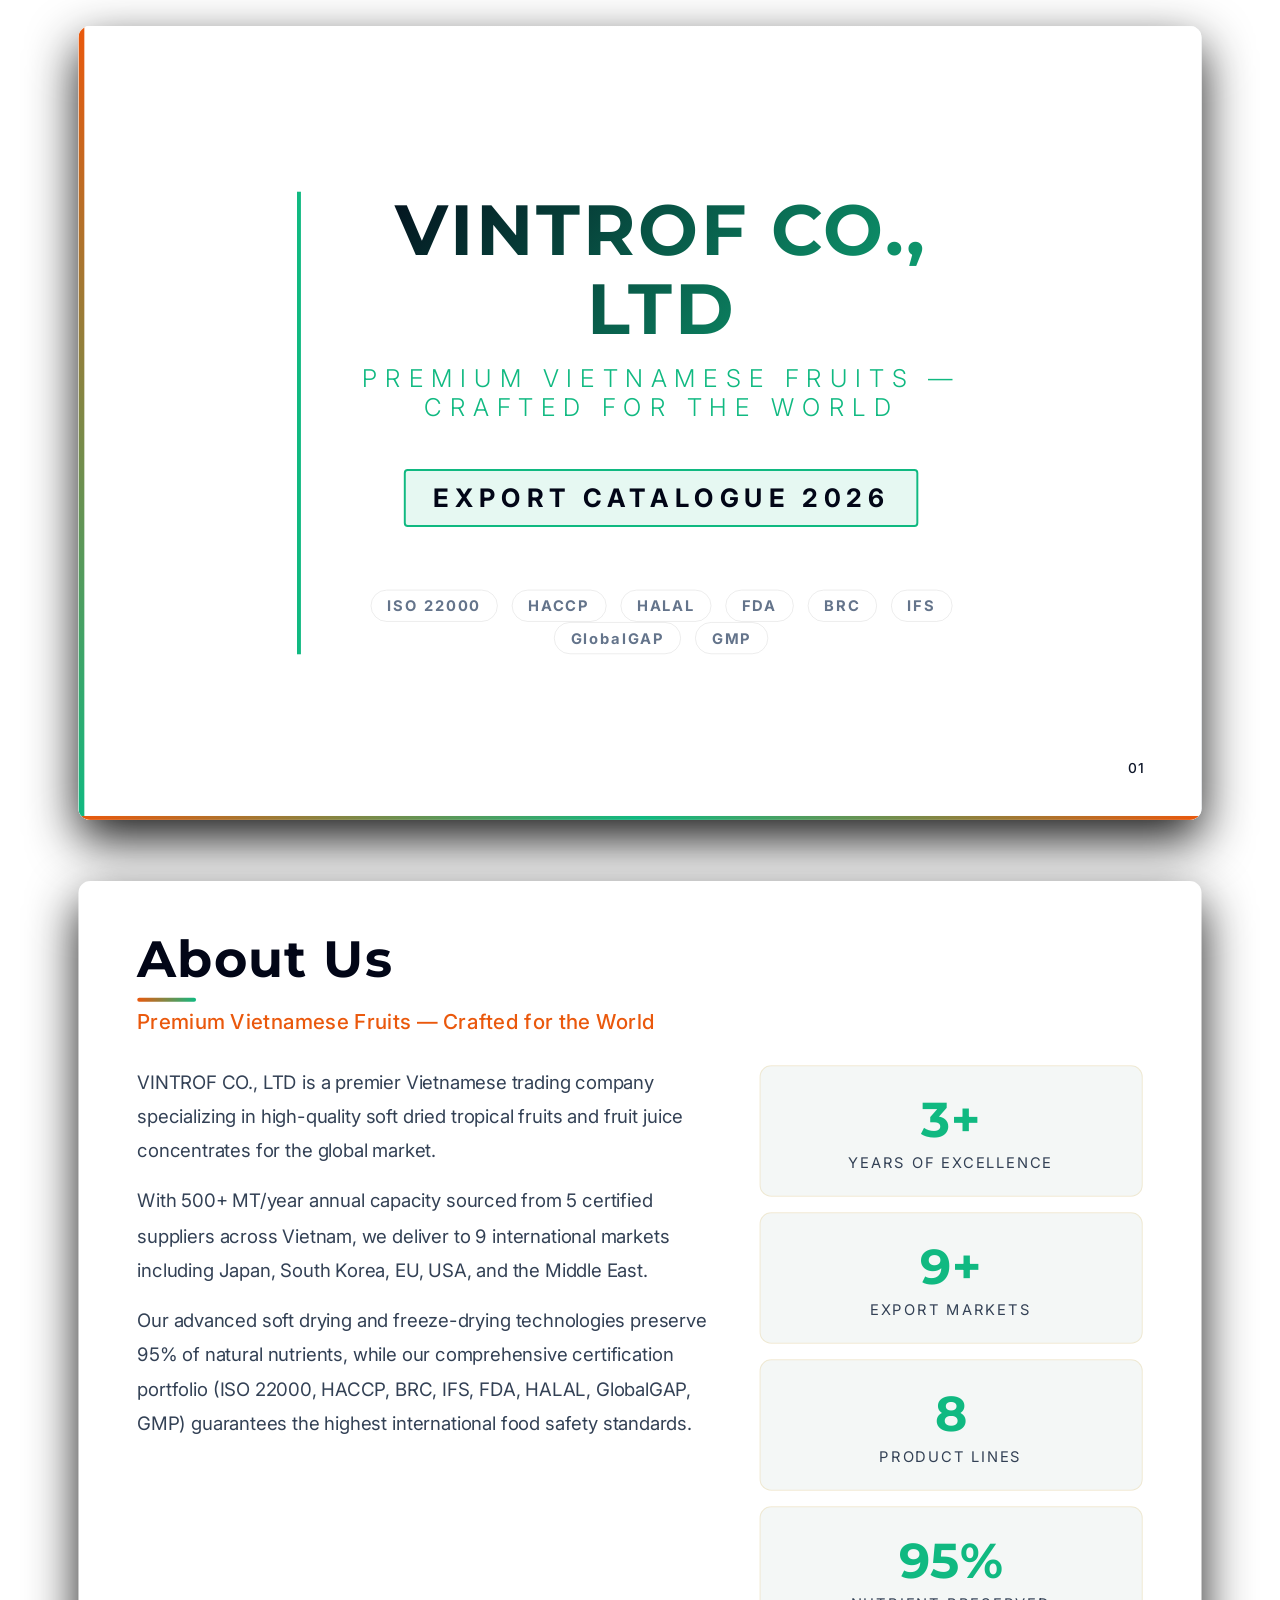
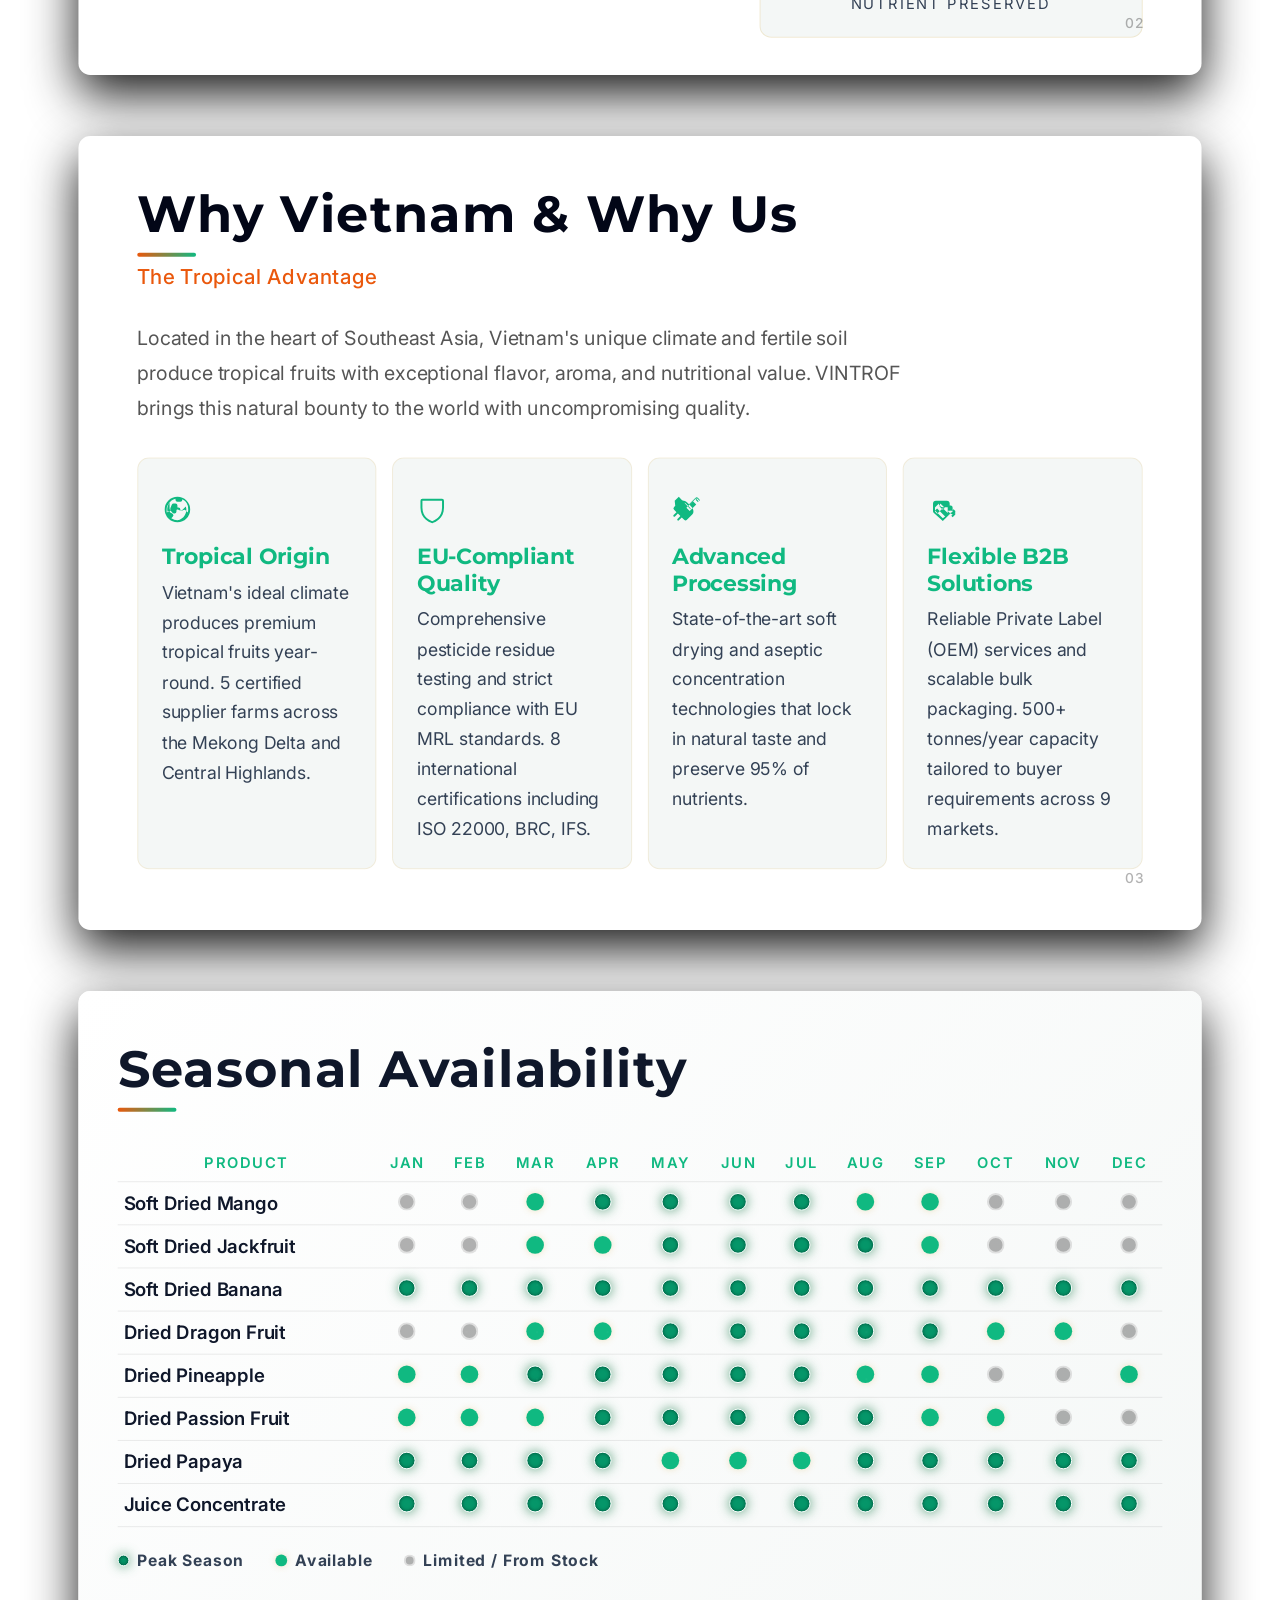
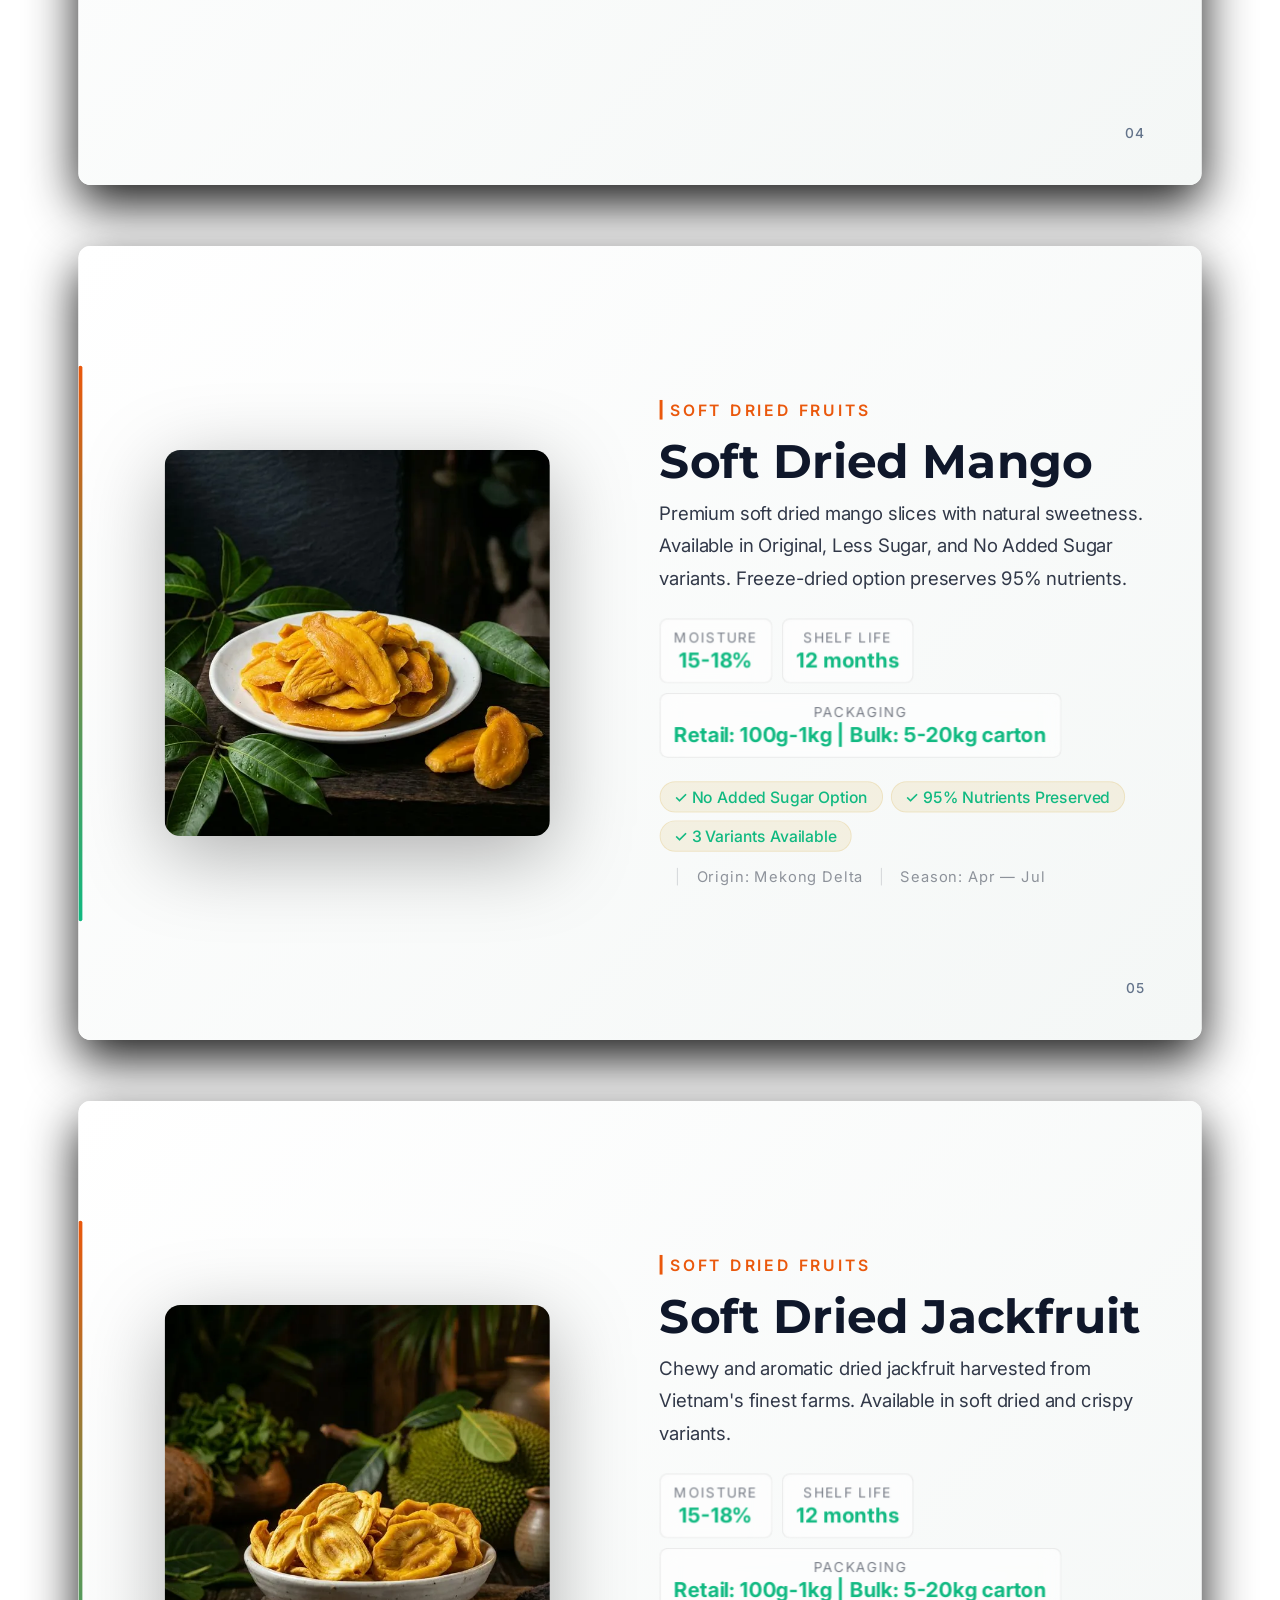
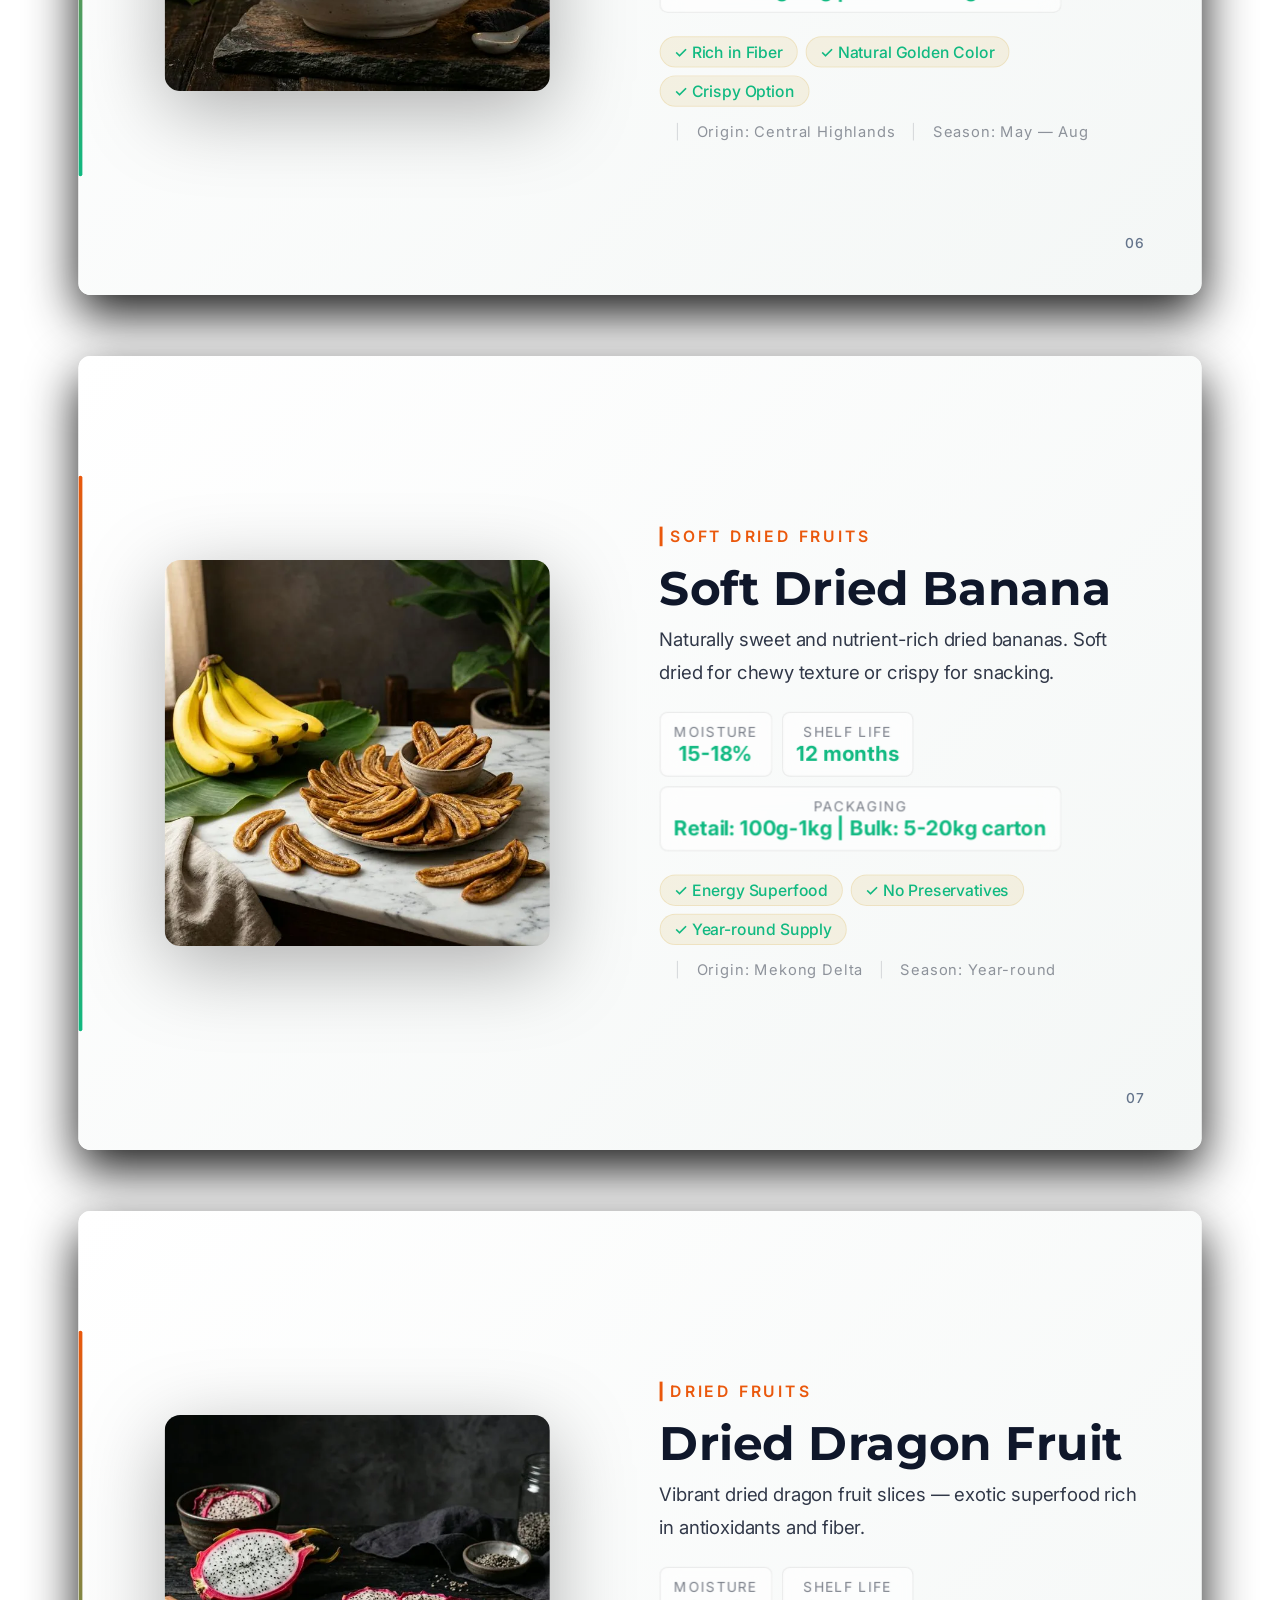
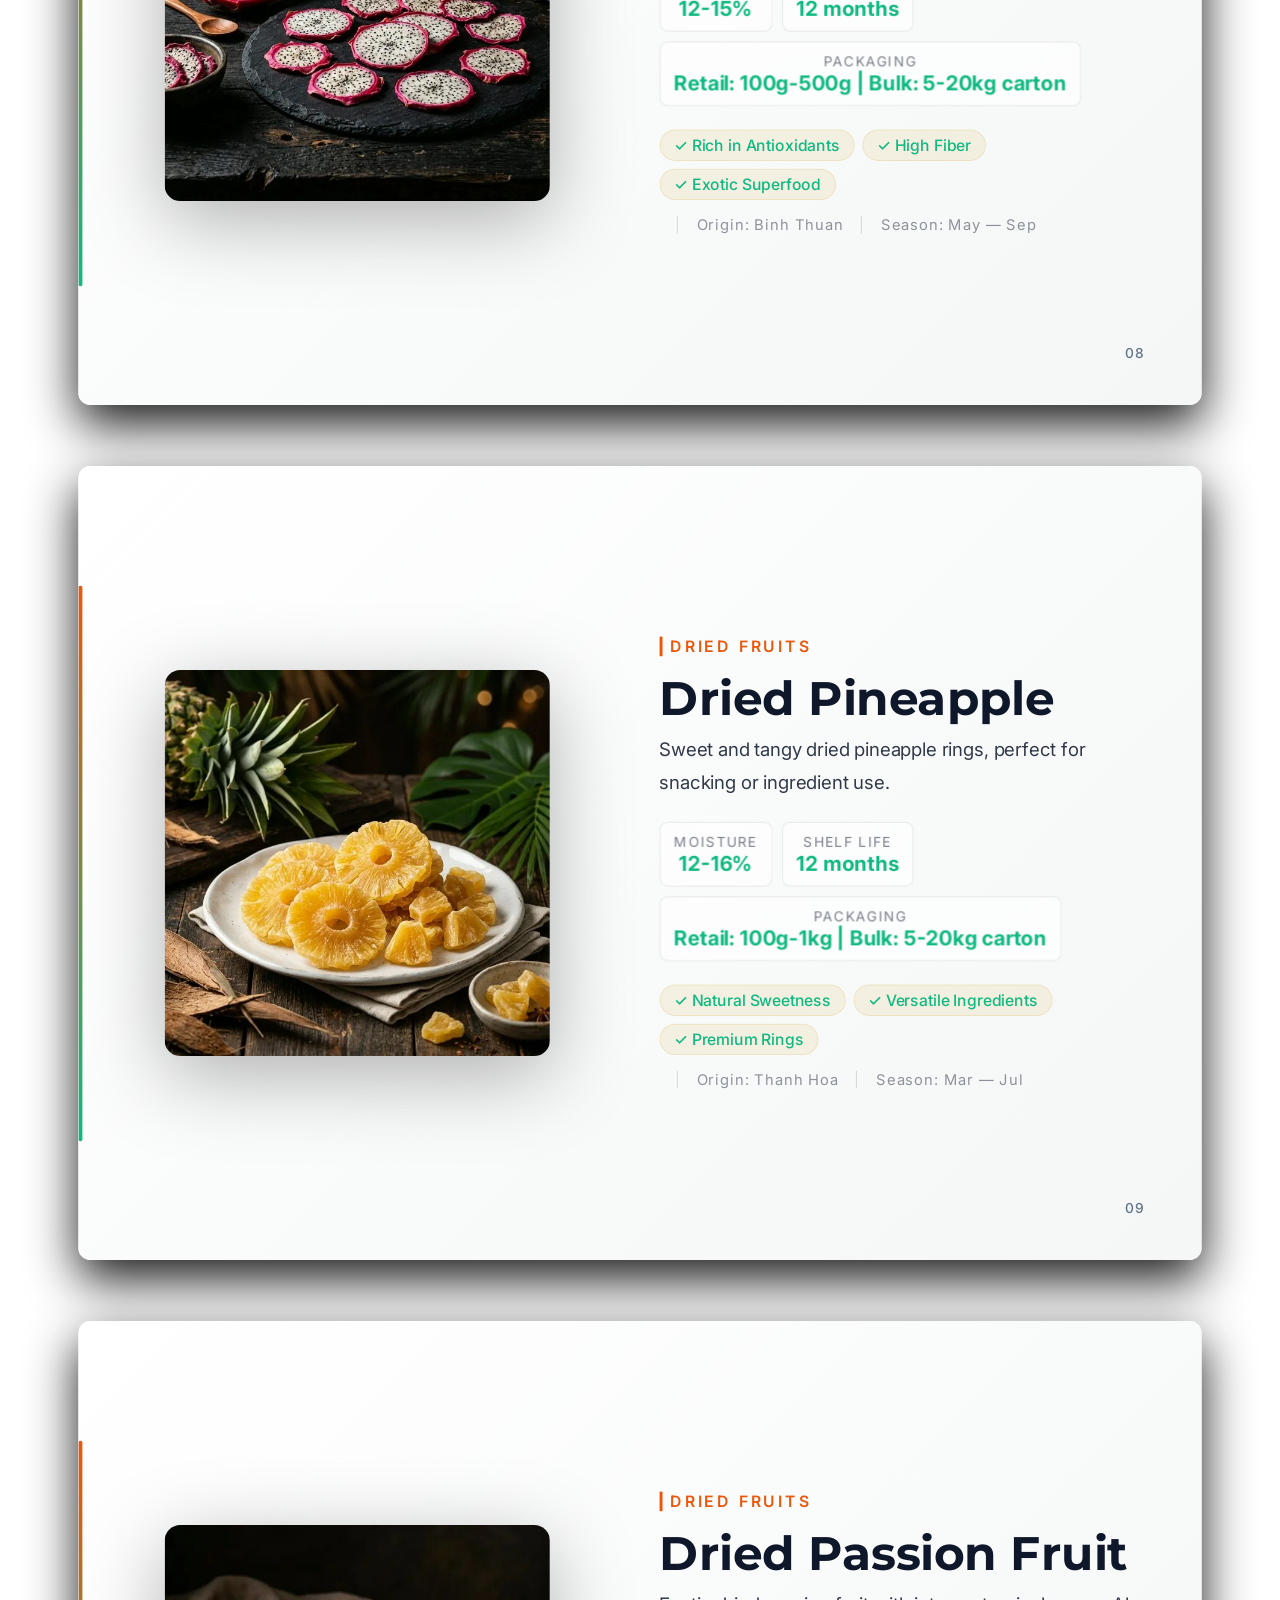
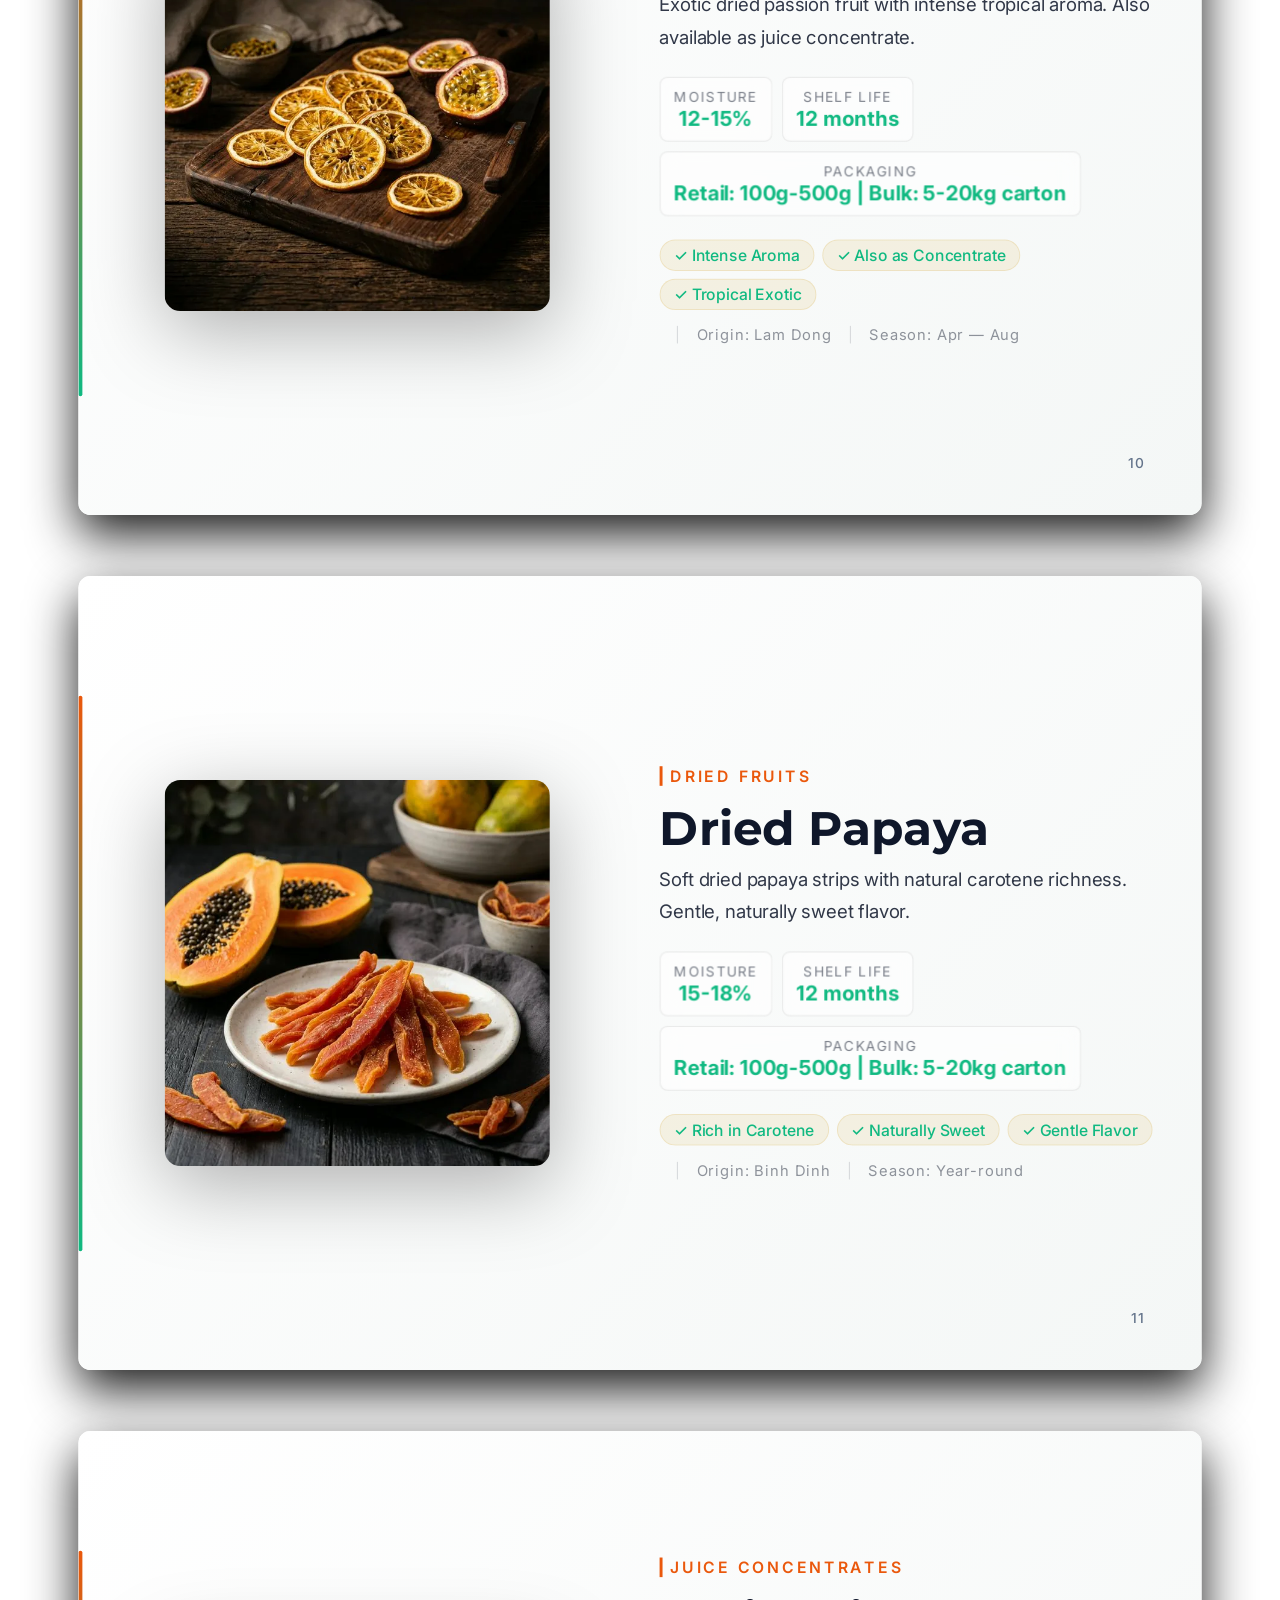
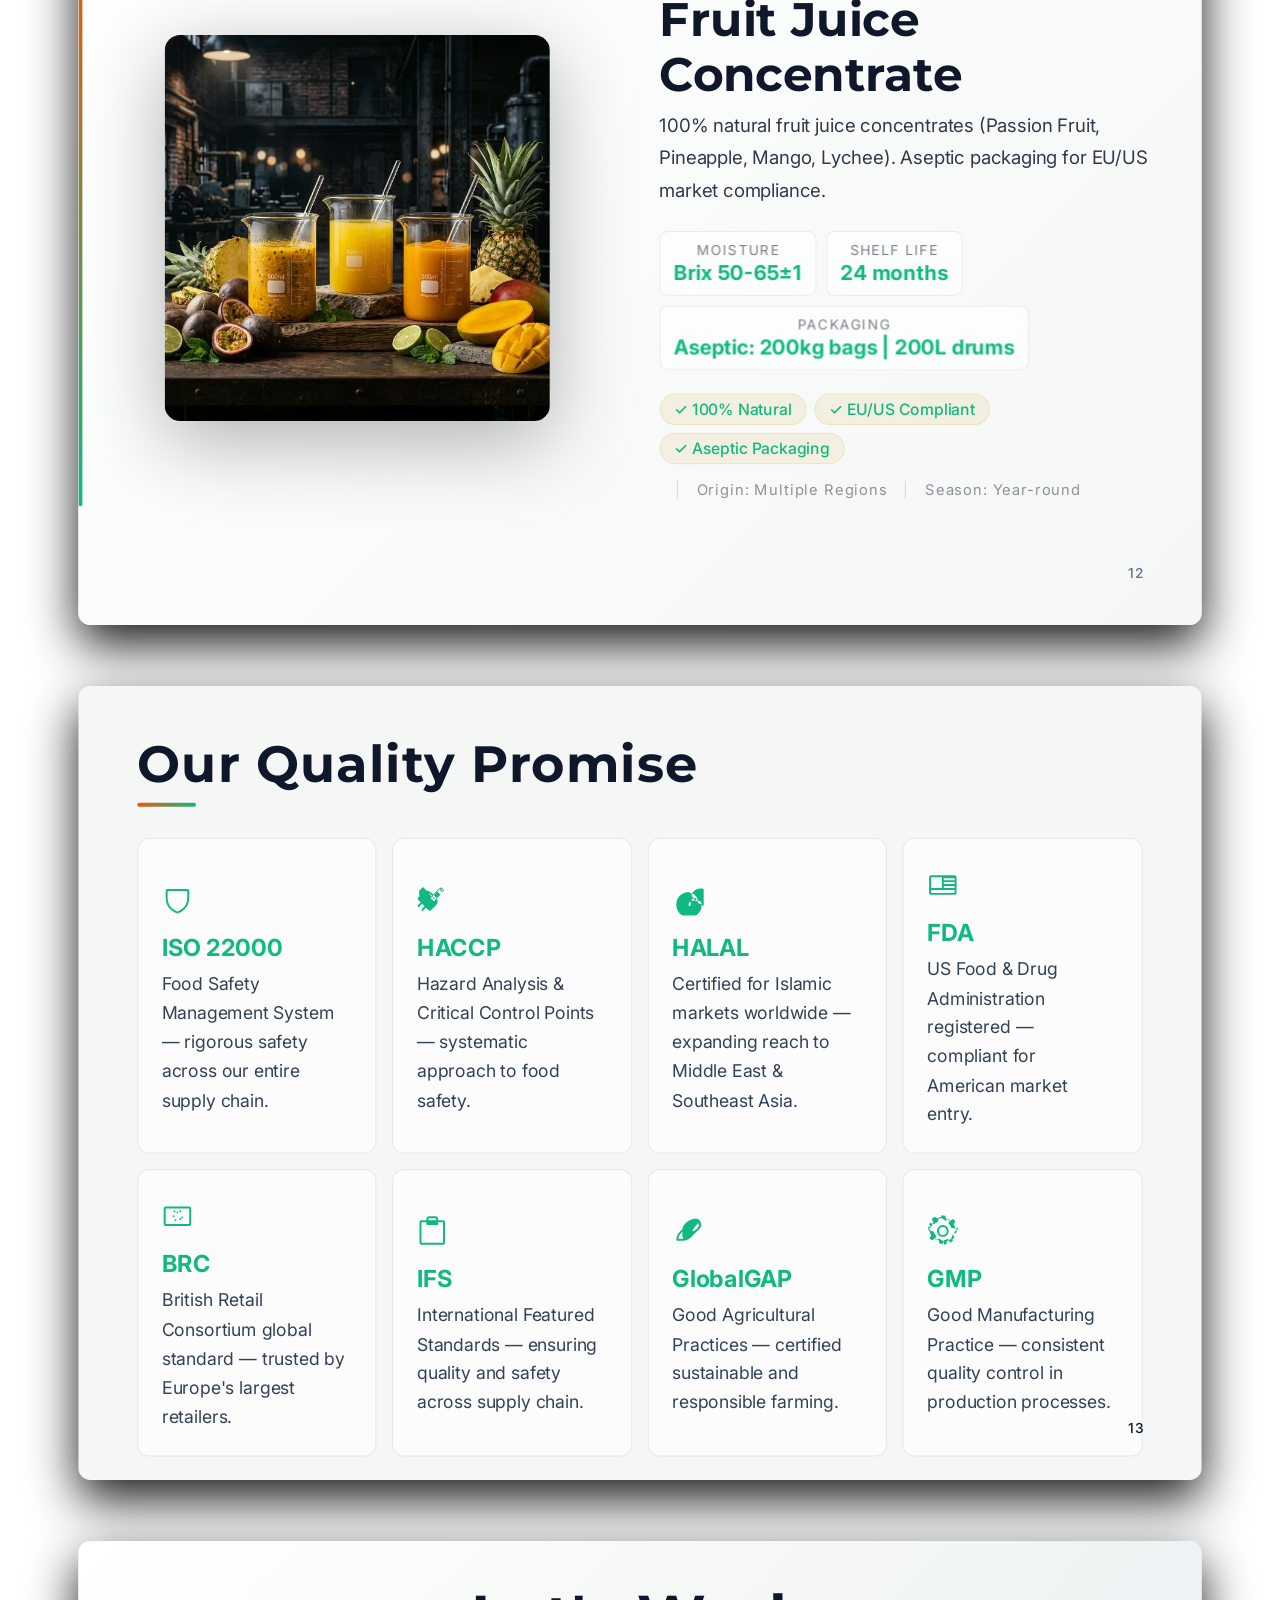
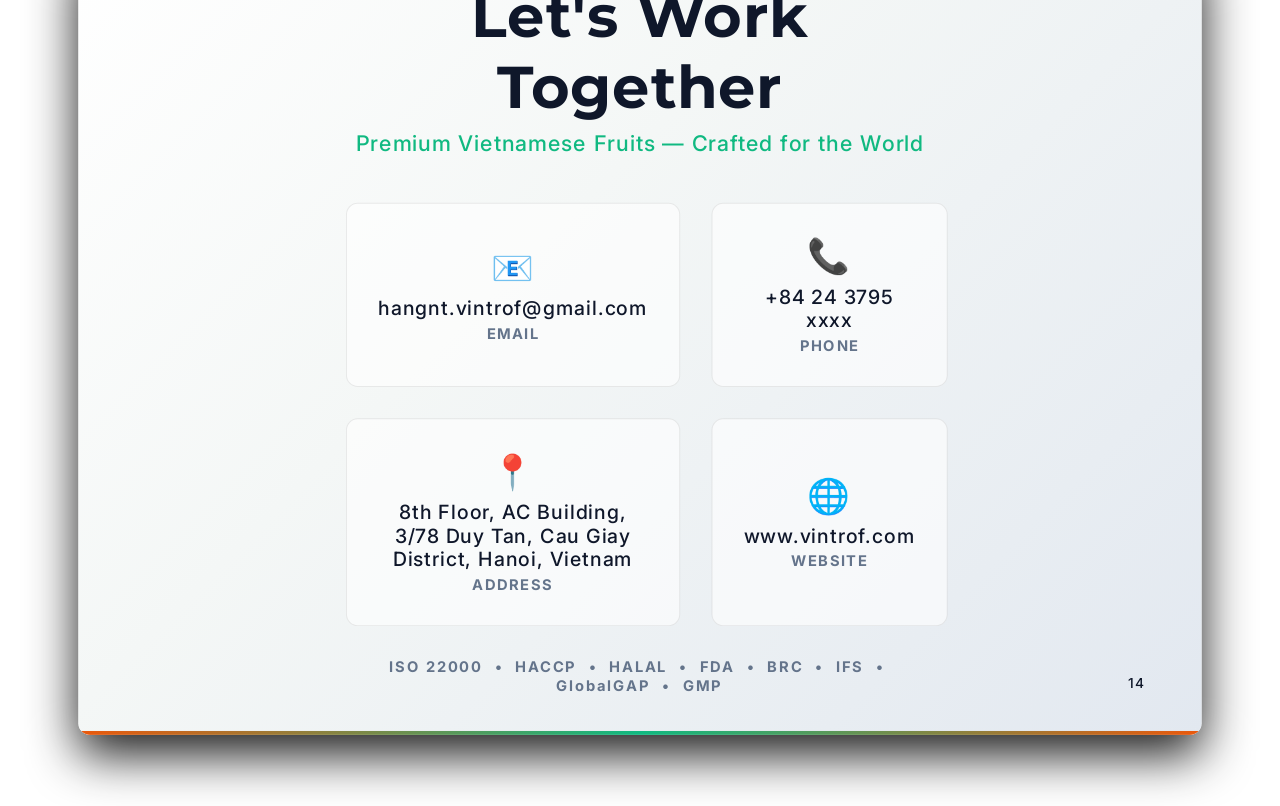
==== commit 1daaff0e: "Deploy Vintrof Catalogue 2026 with Assets" ====
--- a/20260323_Vintrof_LightCatalogue_v1.0.html
+++ b/20260323_Vintrof_LightCatalogue_v1.0.html
@@ -181,10 +181,16 @@
         }
 
         .cover .year {
-            font-size: 20px;
-            color: var(--accent-red);
-            font-weight: 600;
-            letter-spacing: 4px;
+            font-size: 26px;
+            color: var(--text-dark);
+            font-weight: 700;
+            letter-spacing: 6px;
+            text-transform: uppercase;
+            padding: 12px 28px;
+            border: 2px solid var(--accent-gold);
+            border-radius: 4px;
+            display: inline-block;
+            background: rgba(16, 185, 129, 0.1);
         }
 
         .cover .certs {
@@ -243,10 +249,10 @@
         }
 
         .about-text {
-            flex: 2;
+            flex: 3;
             font-size: 19px;
             line-height: 1.85;
-            color: #555;
+            color: var(--text-muted);
         }
 
         .about-text p+p {
@@ -254,7 +260,7 @@
         }
 
         .about-stats {
-            flex: 1;
+            flex: 2;
             display: flex;
             flex-direction: column;
             gap: var(--sp-md);
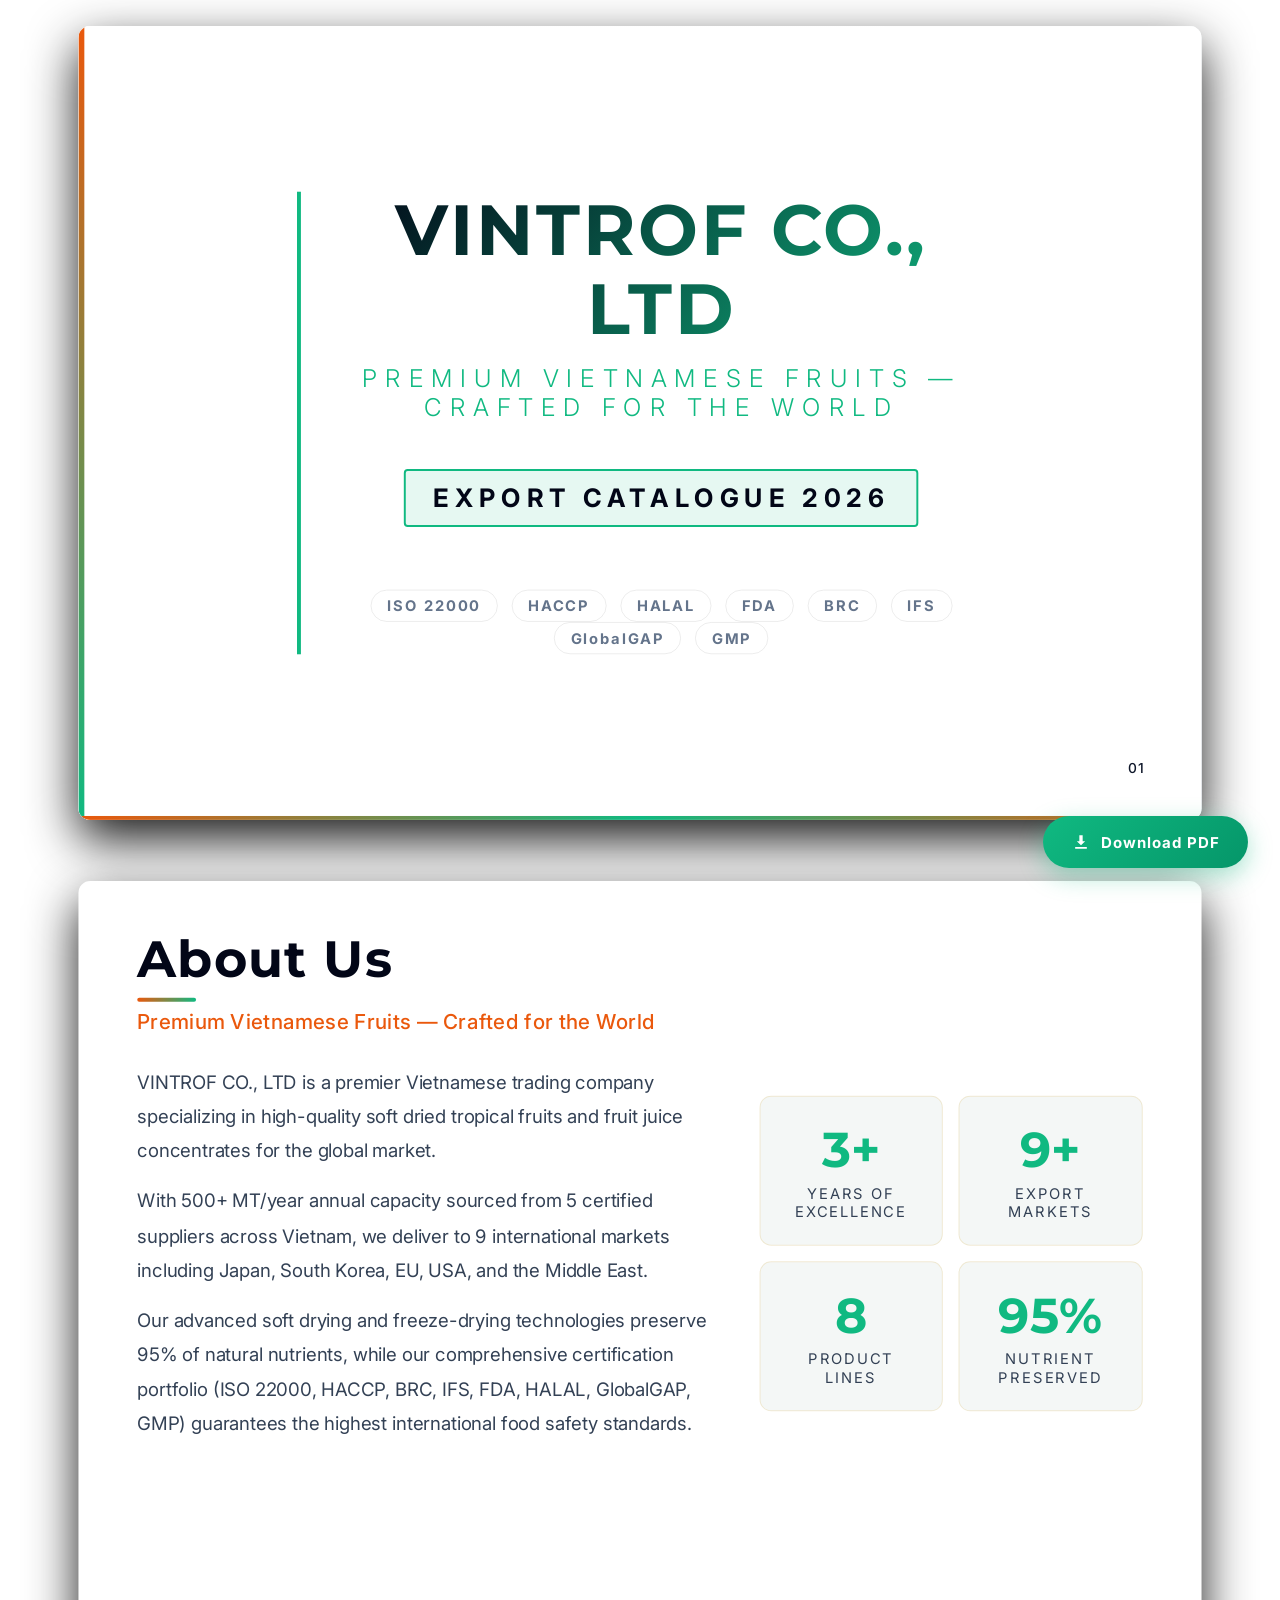
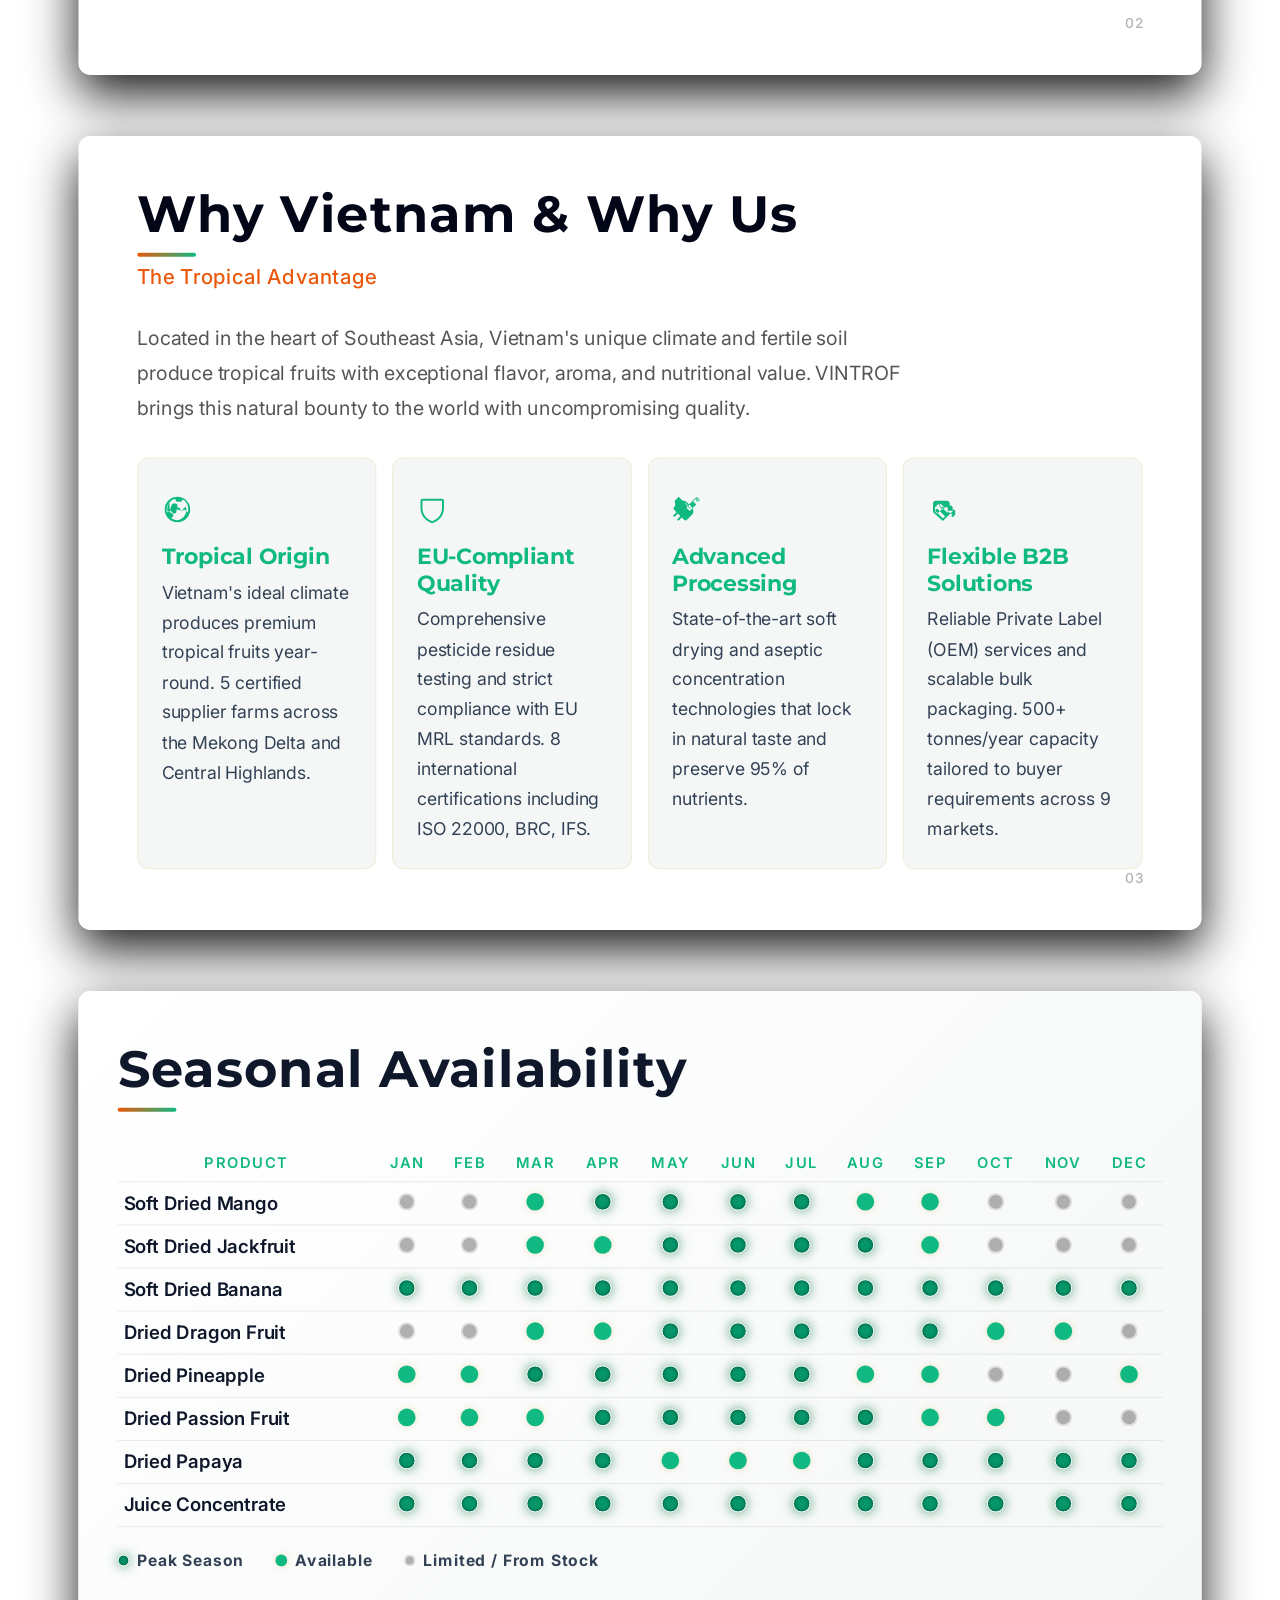
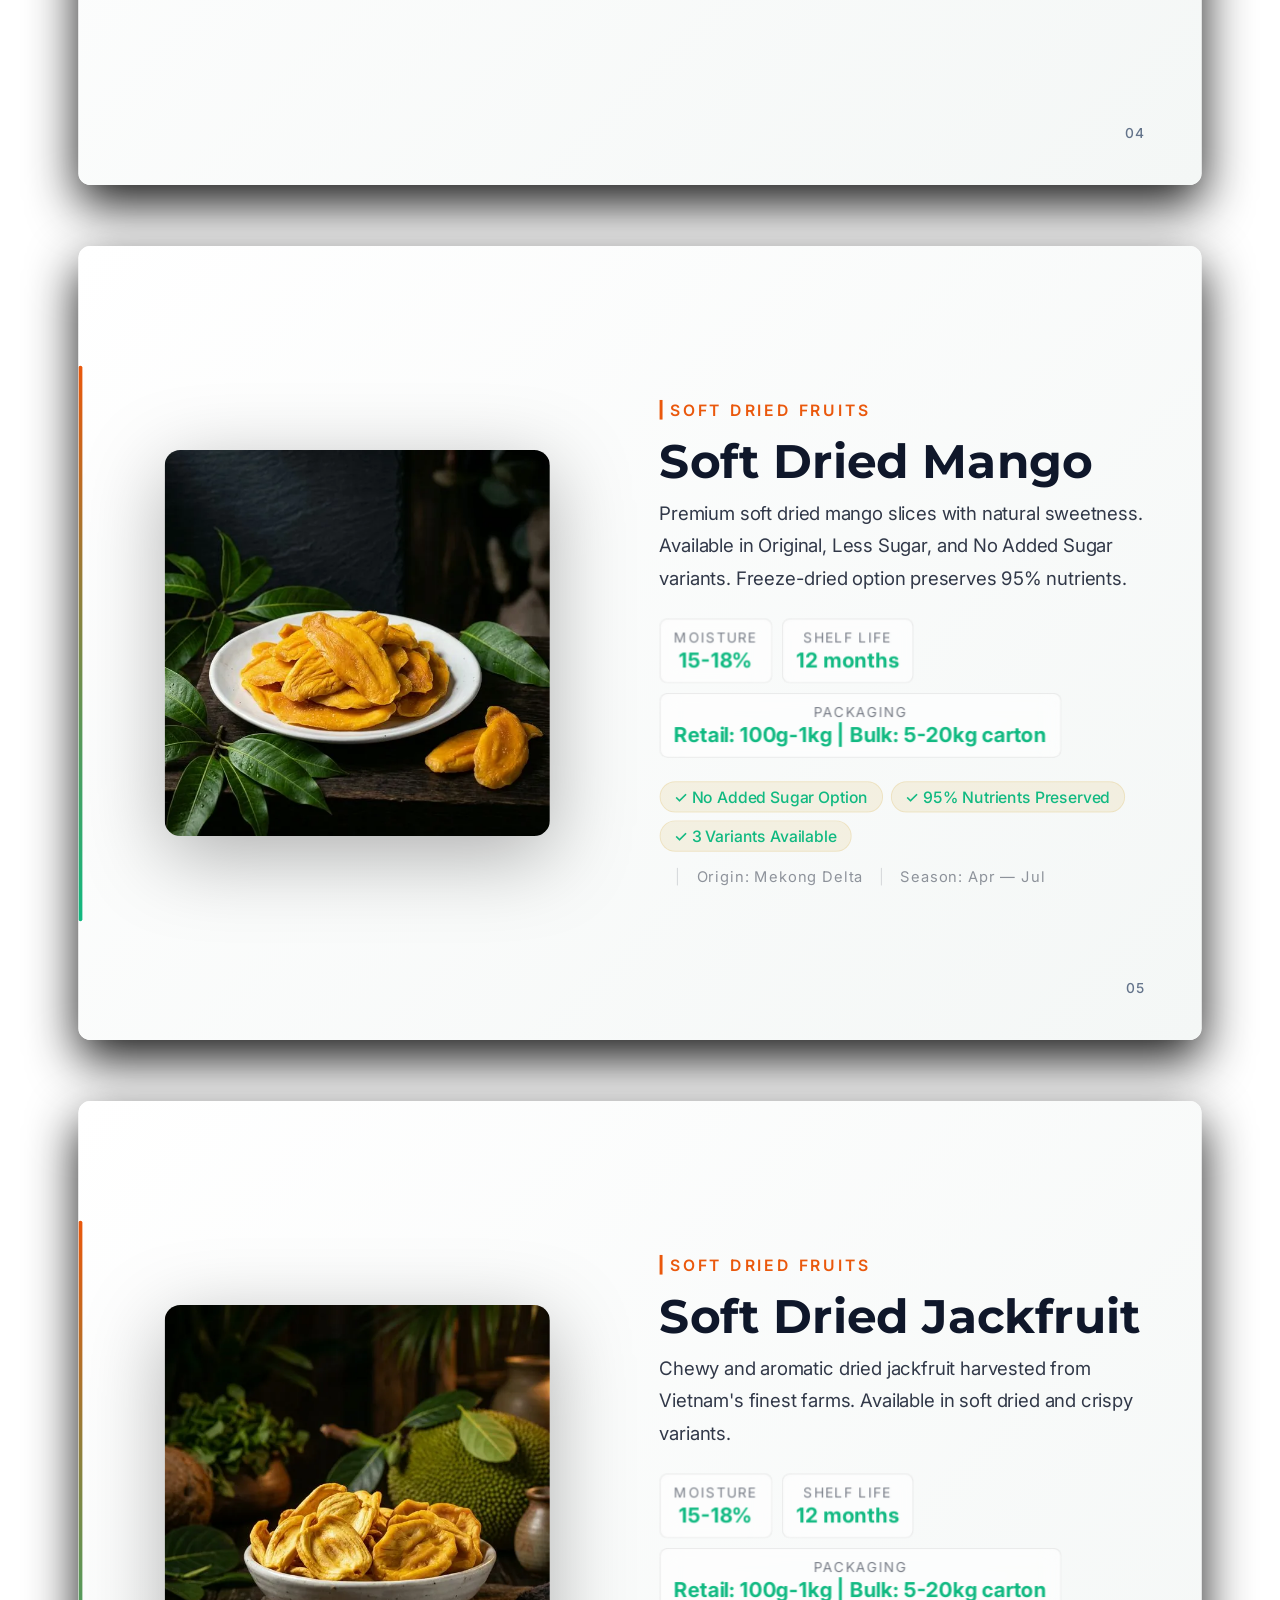
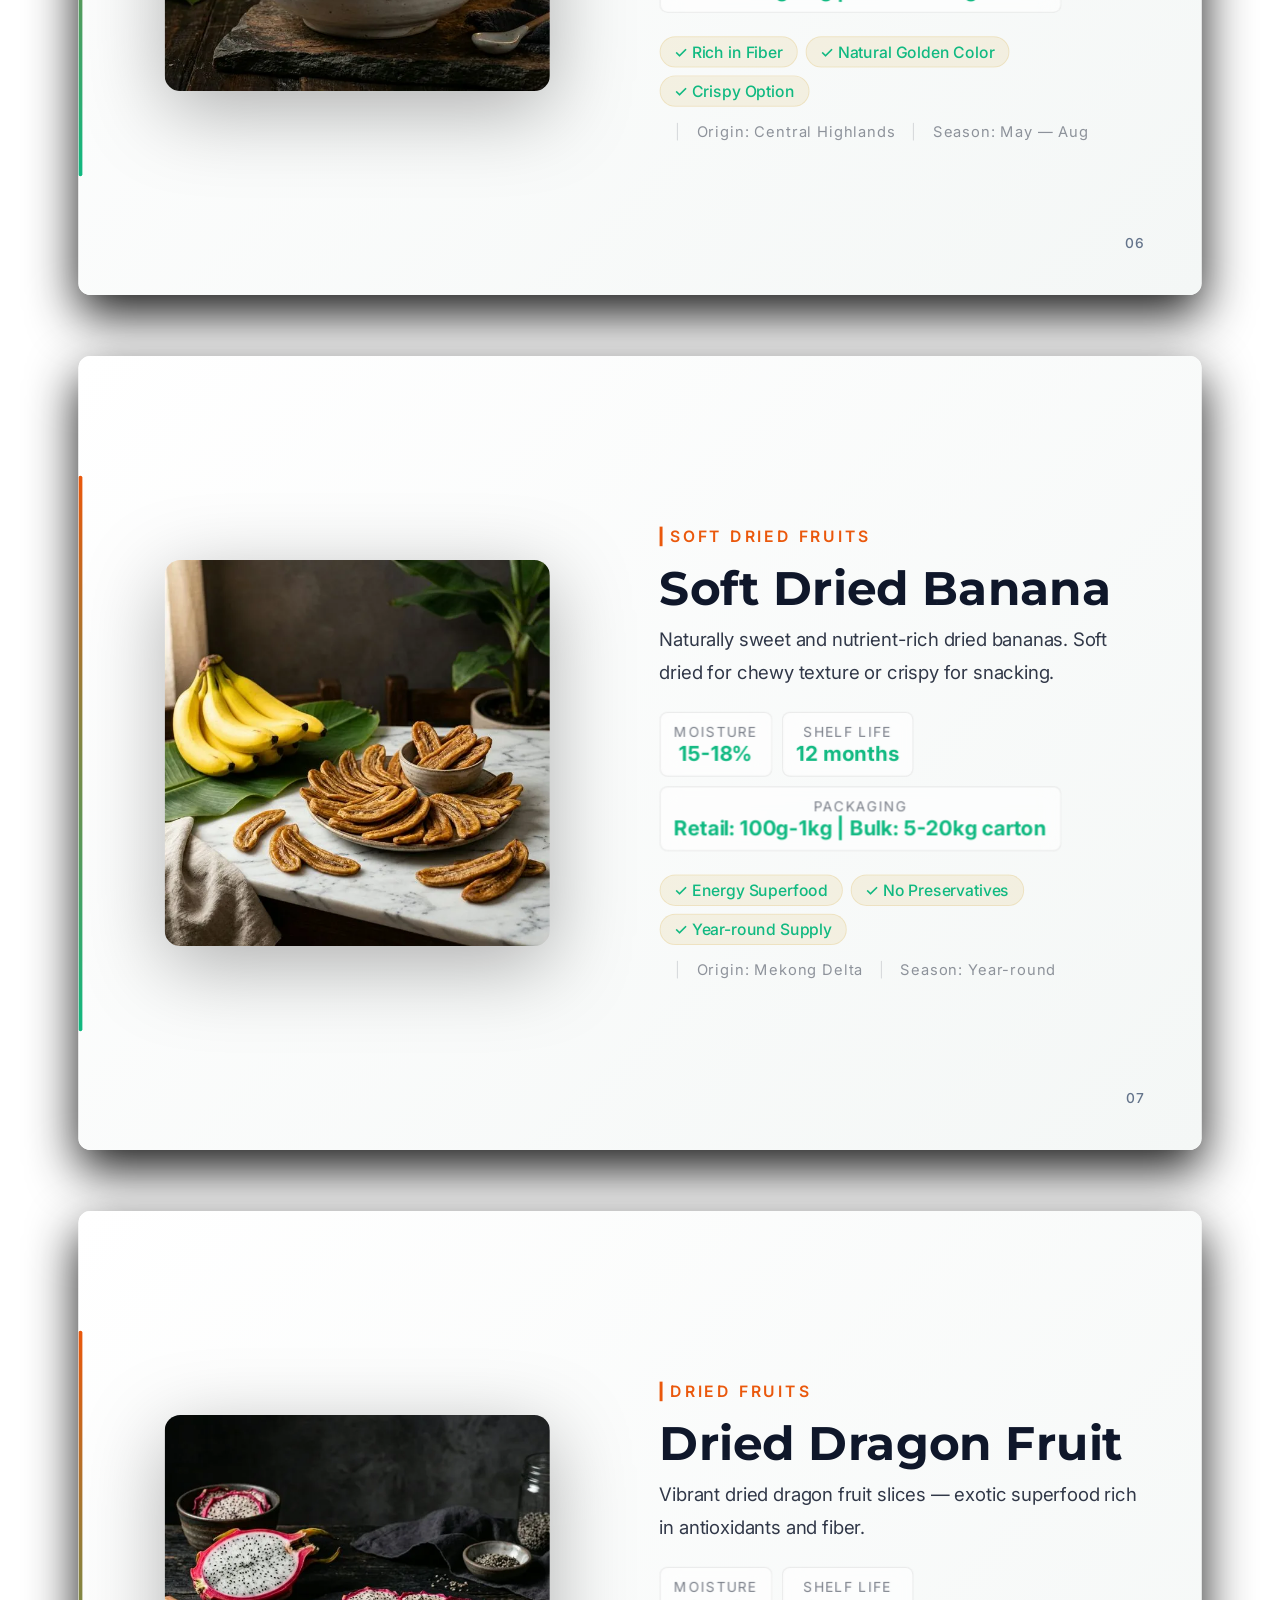
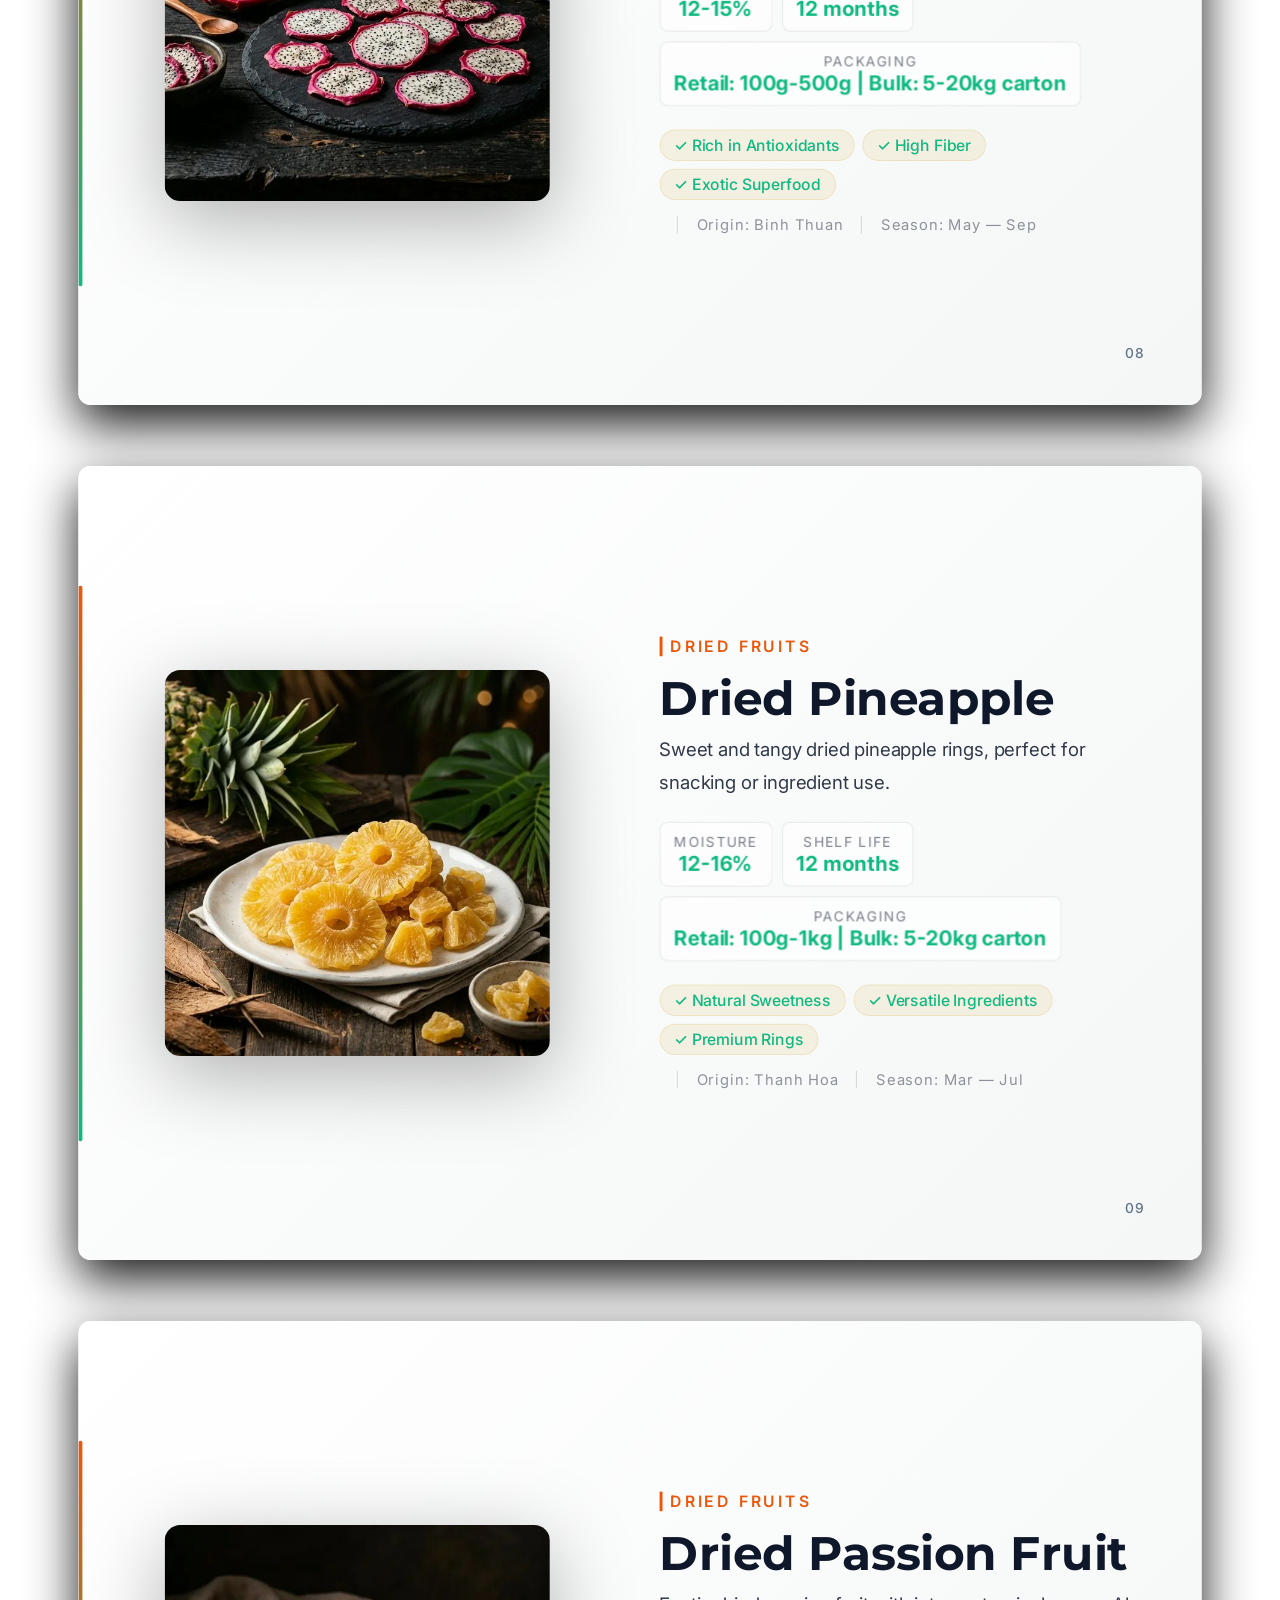
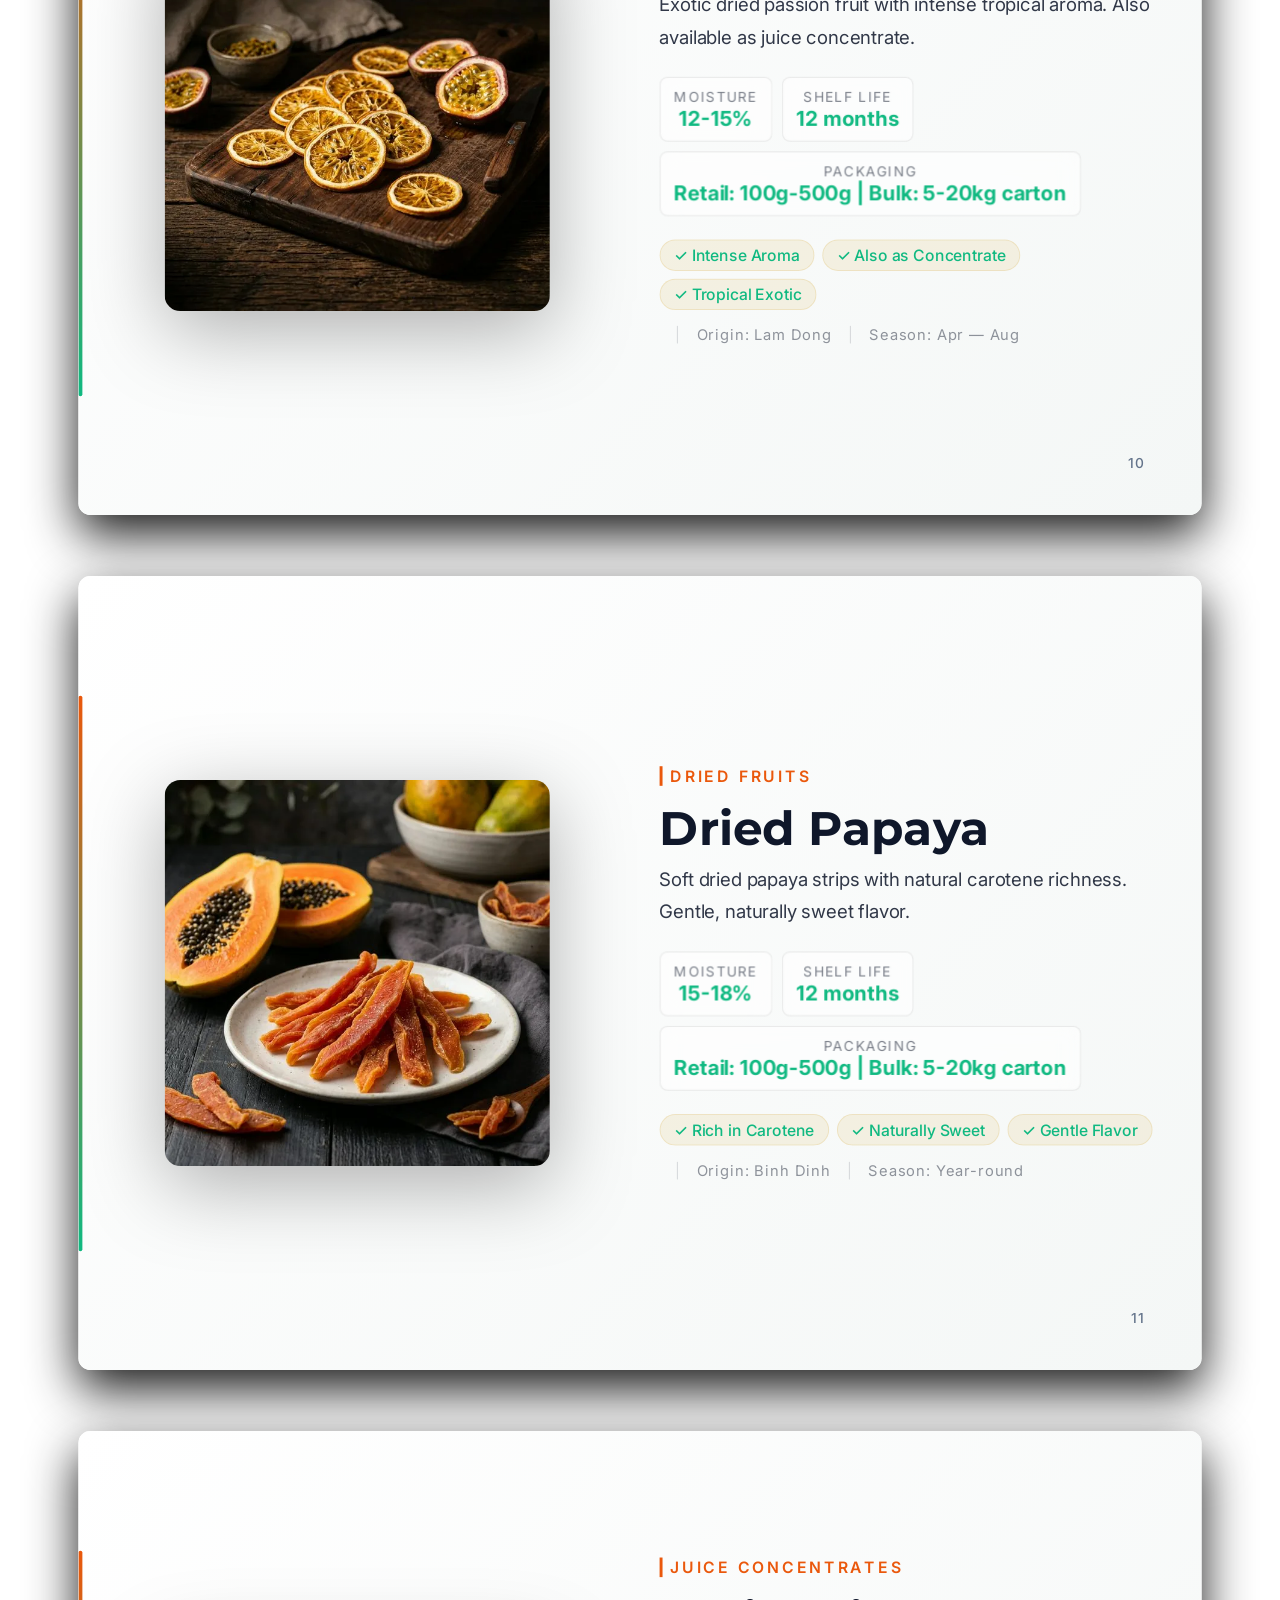
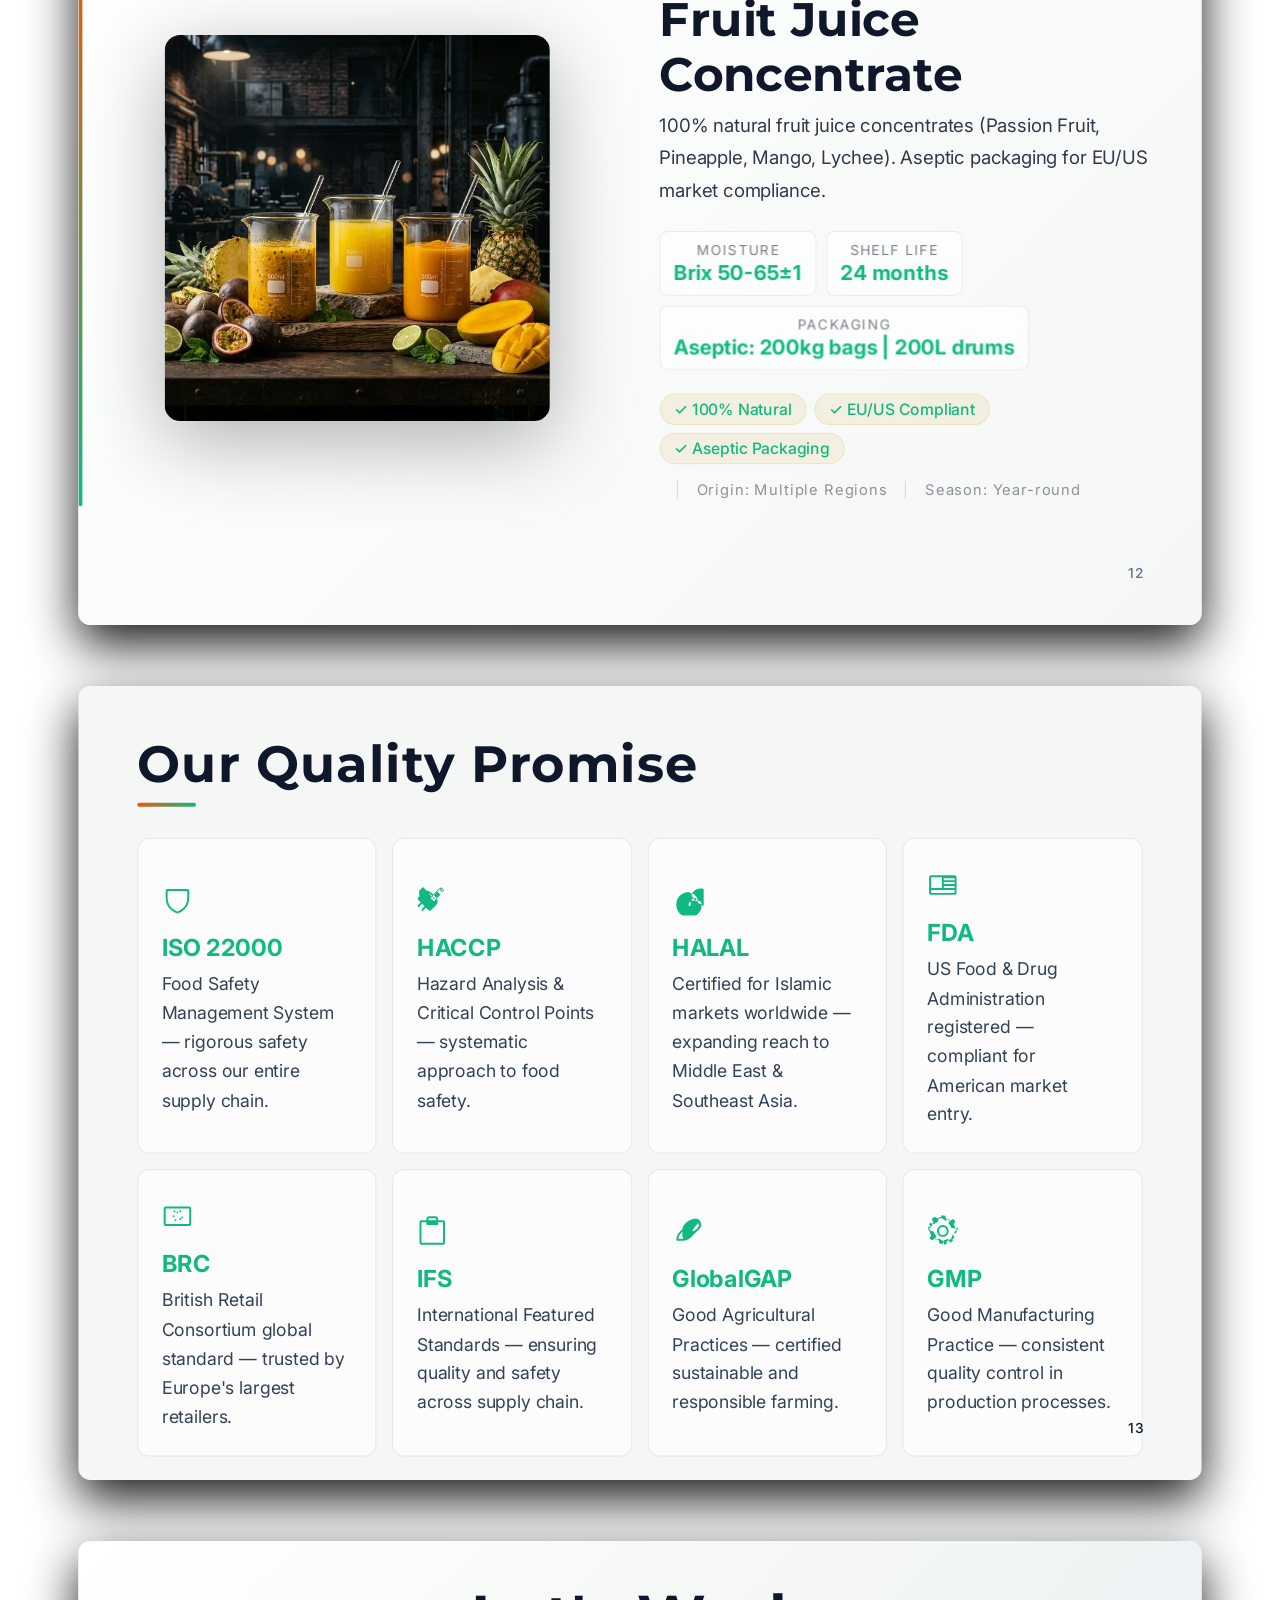
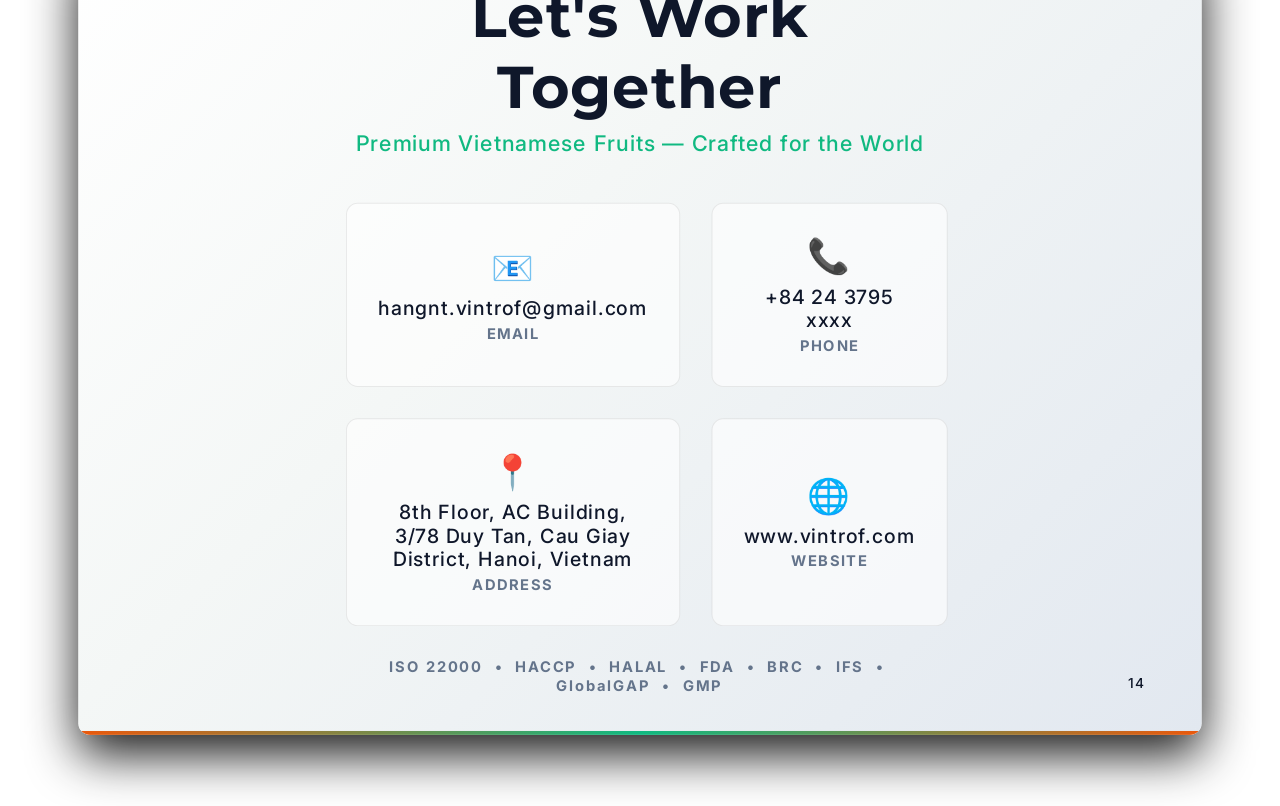
==== commit 2669831b: "Deploy Vintrof Catalogue 2026 with Assets" ====
--- a/20260323_Vintrof_LightCatalogue_v1.0.html
+++ b/20260323_Vintrof_LightCatalogue_v1.0.html
@@ -261,9 +261,10 @@
 
         .about-stats {
             flex: 2;
-            display: flex;
-            flex-direction: column;
+            display: grid;
+            grid-template-columns: 1fr 1fr;
             gap: var(--sp-md);
+            align-content: center;
         }
 
         .stat-card {
@@ -813,6 +814,44 @@
     </style>
     <style media="screen">
         /* Web Presentation Mode (Ignored by @media print/PDF) */
+
+        /* Floating Download PDF Button */
+        .download-fab {
+            position: fixed;
+            bottom: 2rem;
+            right: 2rem;
+            z-index: 9999;
+            background: linear-gradient(135deg, #10b981, #059669);
+            color: #ffffff;
+            text-decoration: none;
+            font-family: var(--font-body);
+            font-weight: 700;
+            font-size: 15px;
+            letter-spacing: 1px;
+            padding: 16px 28px;
+            border-radius: 50px;
+            box-shadow: 0 8px 24px rgba(16, 185, 129, 0.35);
+            transition: all 0.3s cubic-bezier(0.25, 1, 0.5, 1);
+            display: flex;
+            align-items: center;
+            gap: 10px;
+        }
+        .download-fab:hover {
+            transform: translateY(-3px) scale(1.03);
+            box-shadow: 0 12px 32px rgba(16, 185, 129, 0.5);
+        }
+        .download-fab svg {
+            width: 20px;
+            height: 20px;
+        }
+        @media (max-width: 768px) {
+            .download-fab {
+                bottom: 1rem;
+                right: 1rem;
+                padding: 12px 20px;
+                font-size: 13px;
+            }
+        }
         html {
             scroll-snap-type: y mandatory;
             background: #050510;
@@ -1613,6 +1652,12 @@
         <div class="page-num">14</div>
     </div>
 
+    <!-- Floating Download PDF Button (screen only) -->
+    <a class="download-fab" href="20260323_Vintrof_LightCatalogue_v1.0.pdf" download>
+        <svg xmlns="http://www.w3.org/2000/svg" viewBox="0 0 24 24" fill="currentColor"><path d="M12 16l-5-5h3V4h4v7h3l-5 5zm-7 2h14v2H5v-2z"/></svg>
+        Download PDF
+    </a>
+
 </body>
 
 </html>
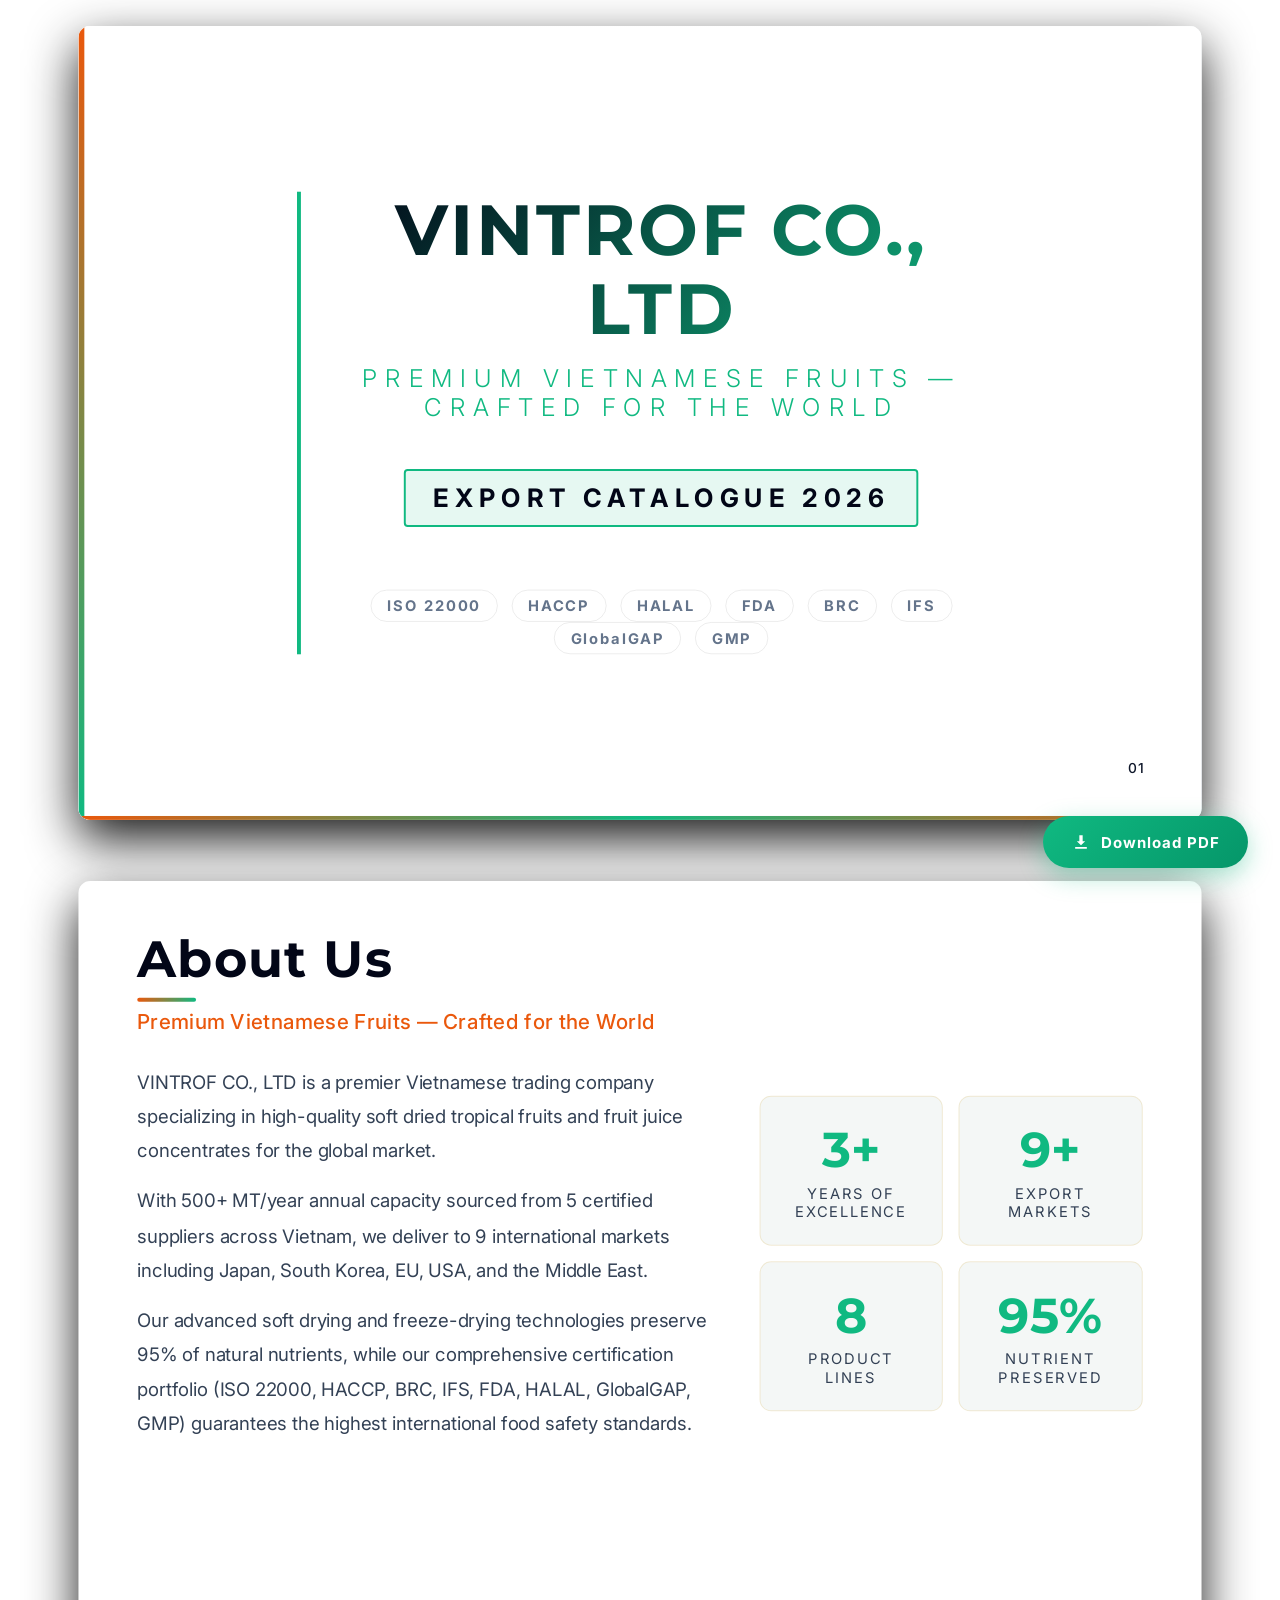
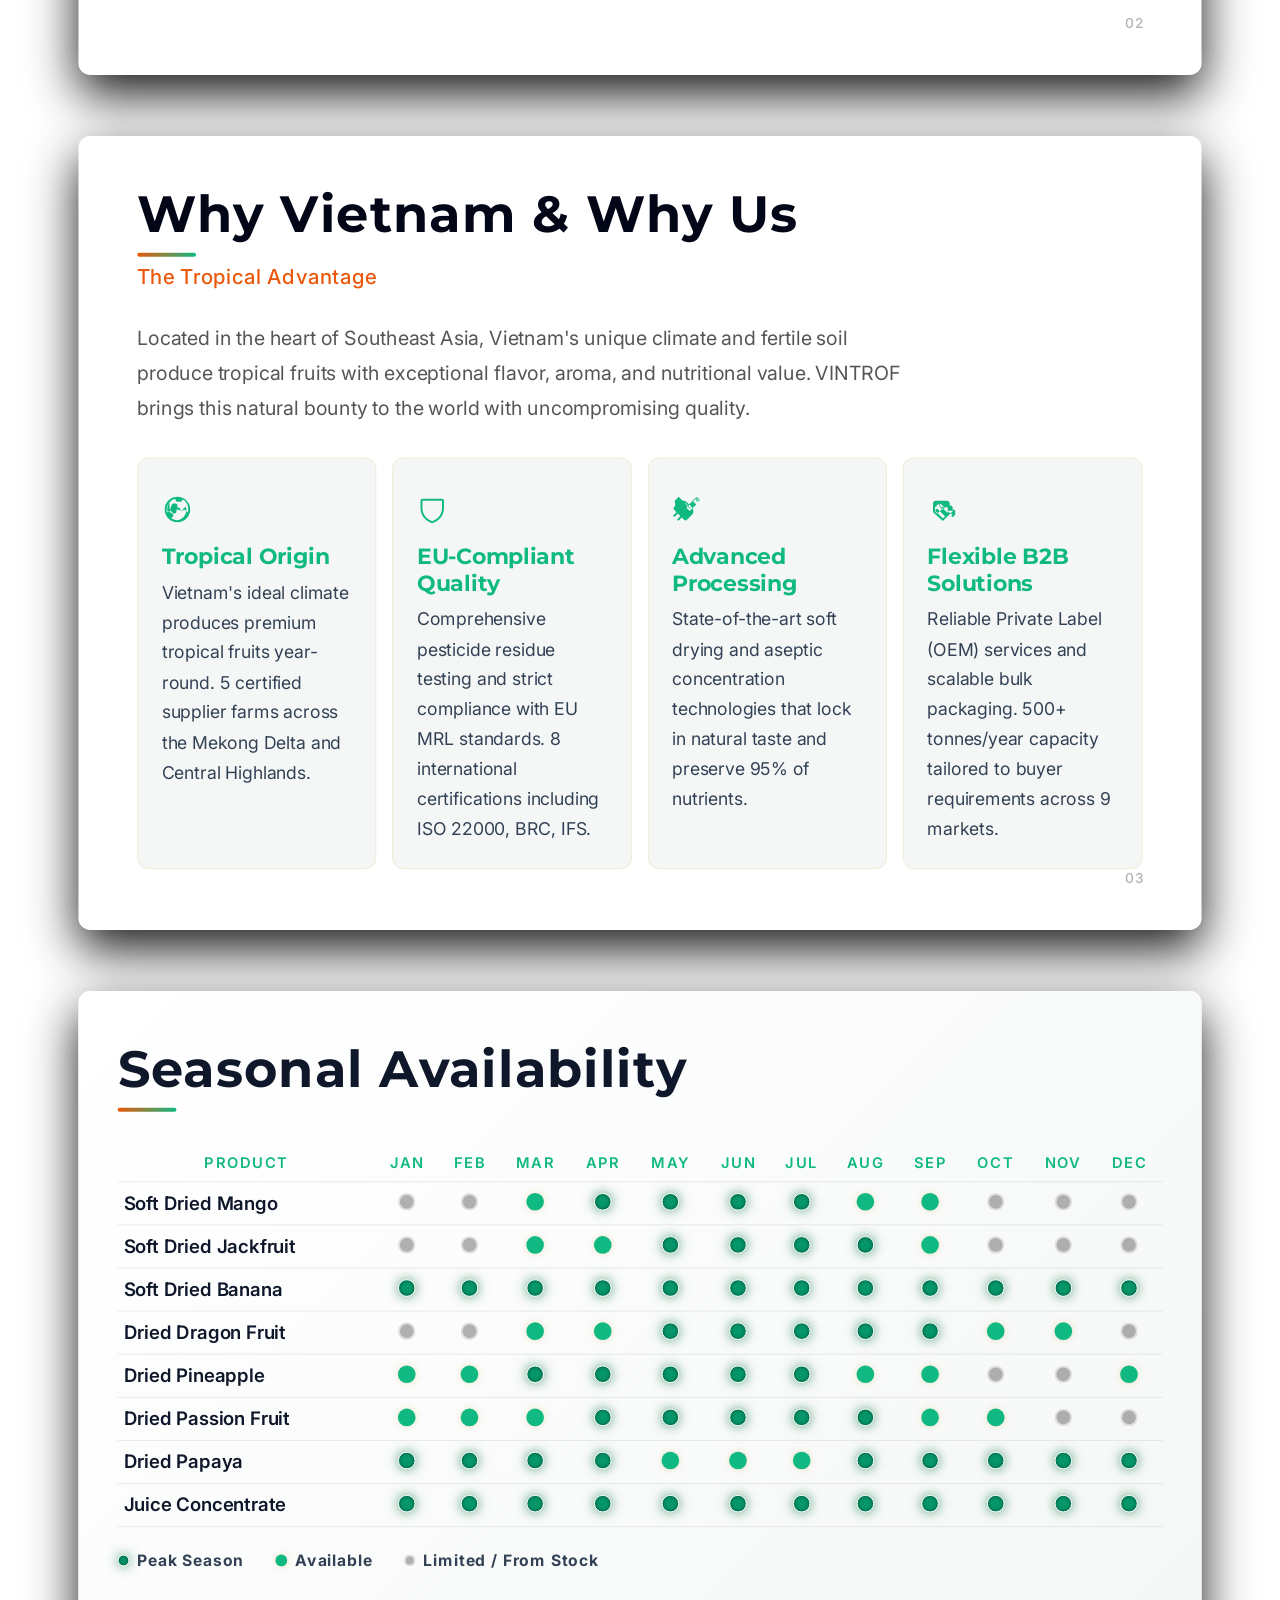
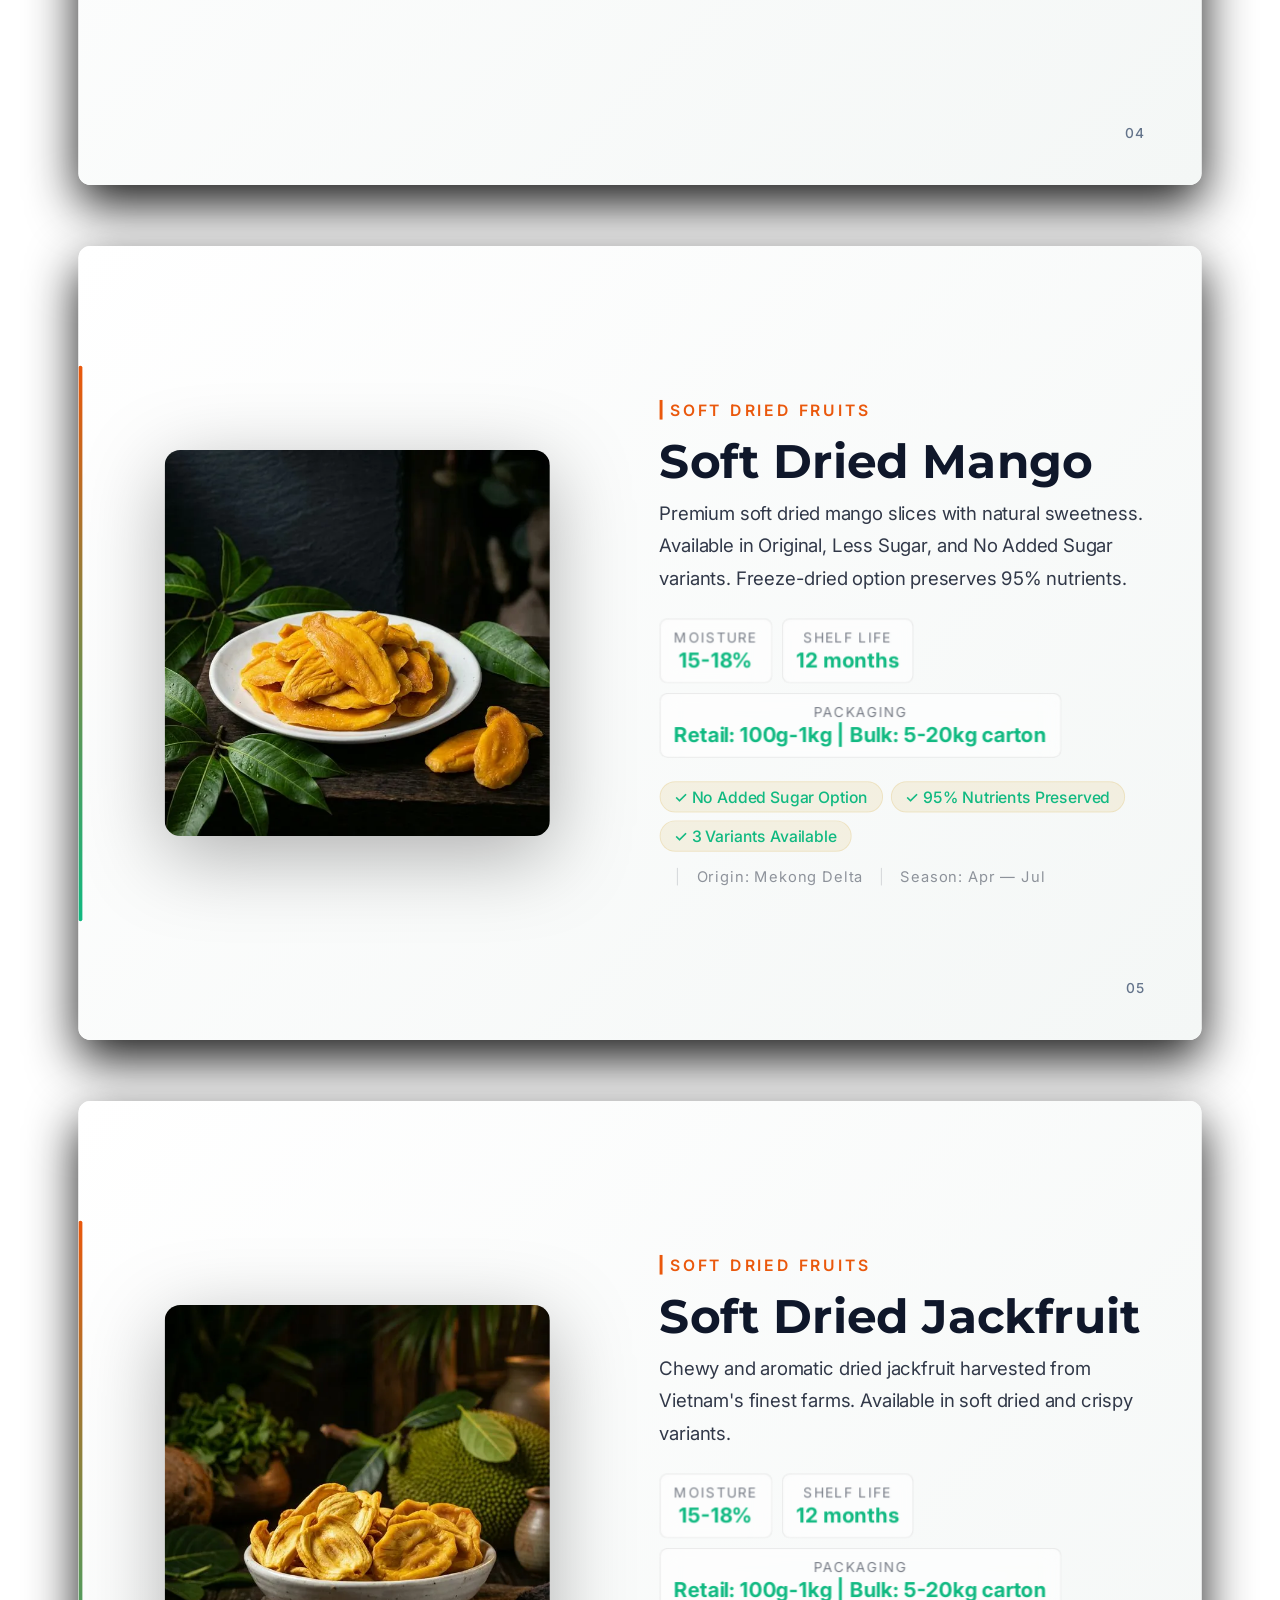
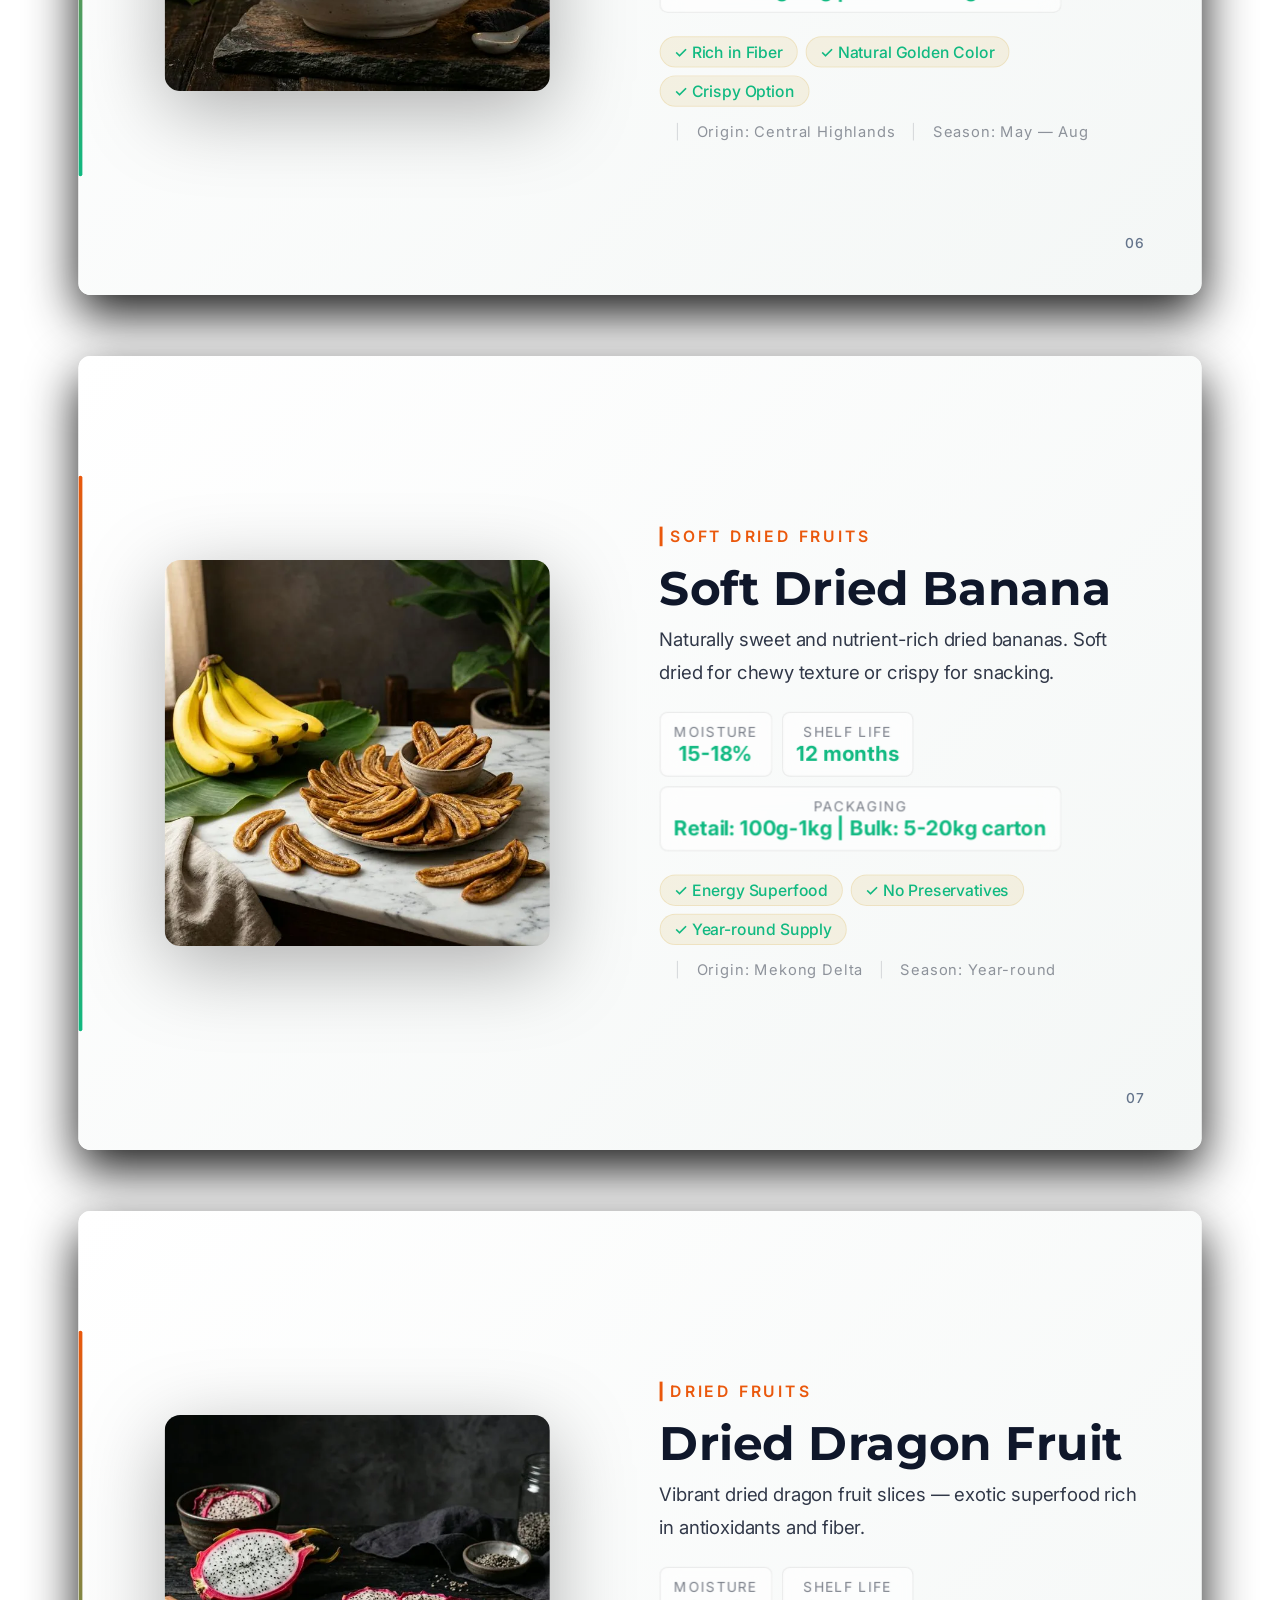
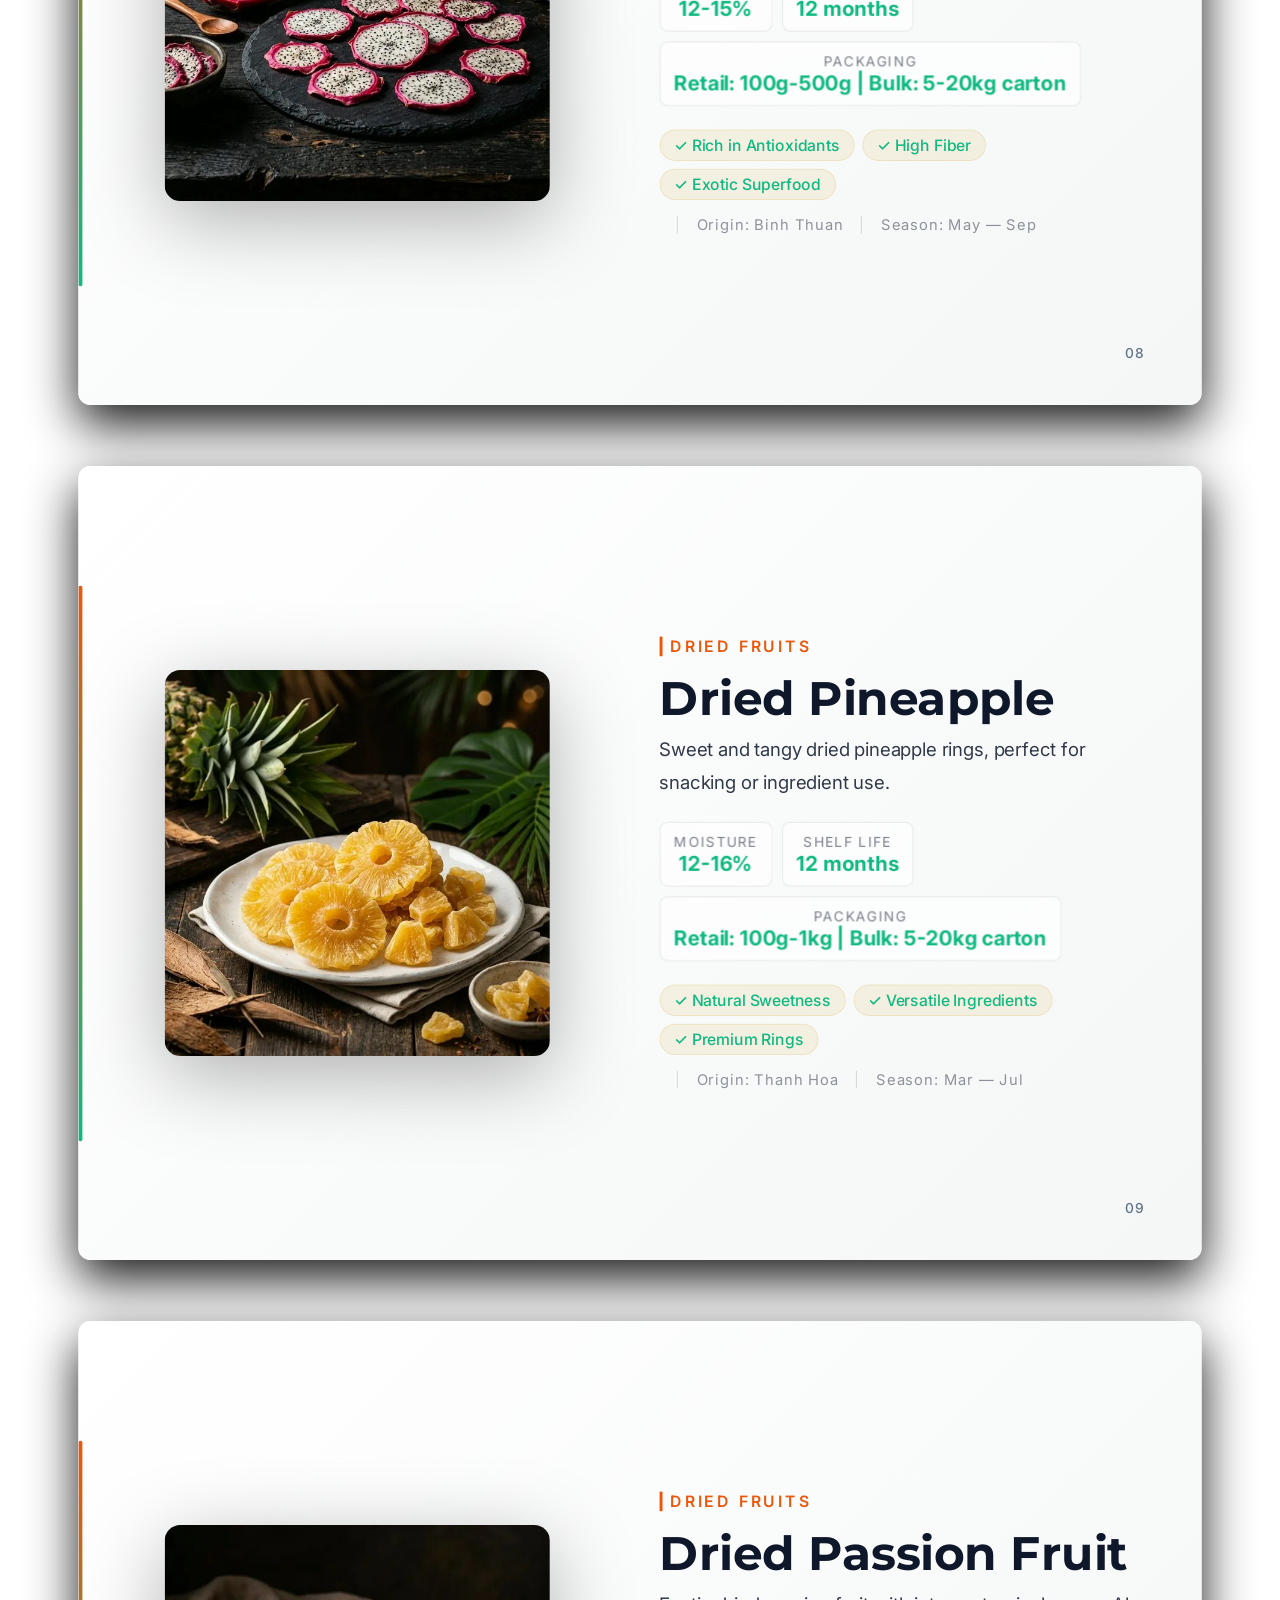
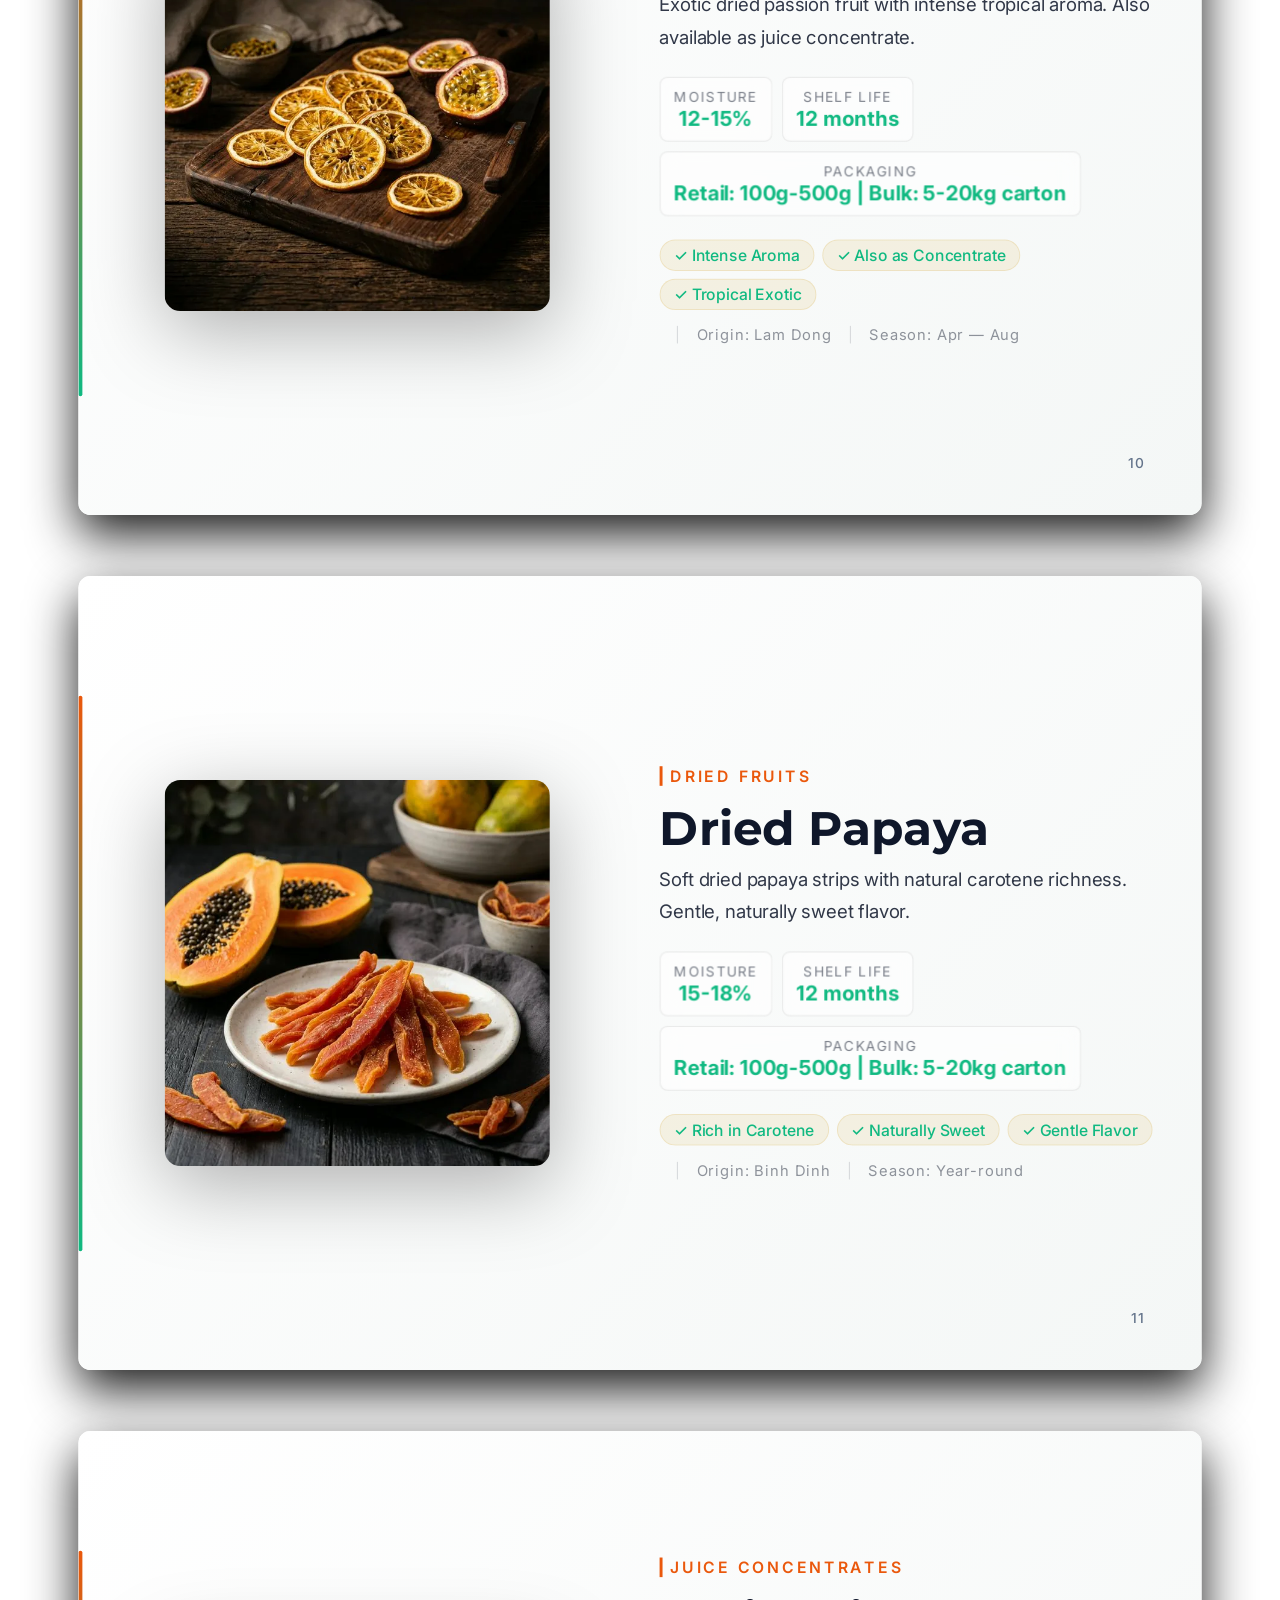
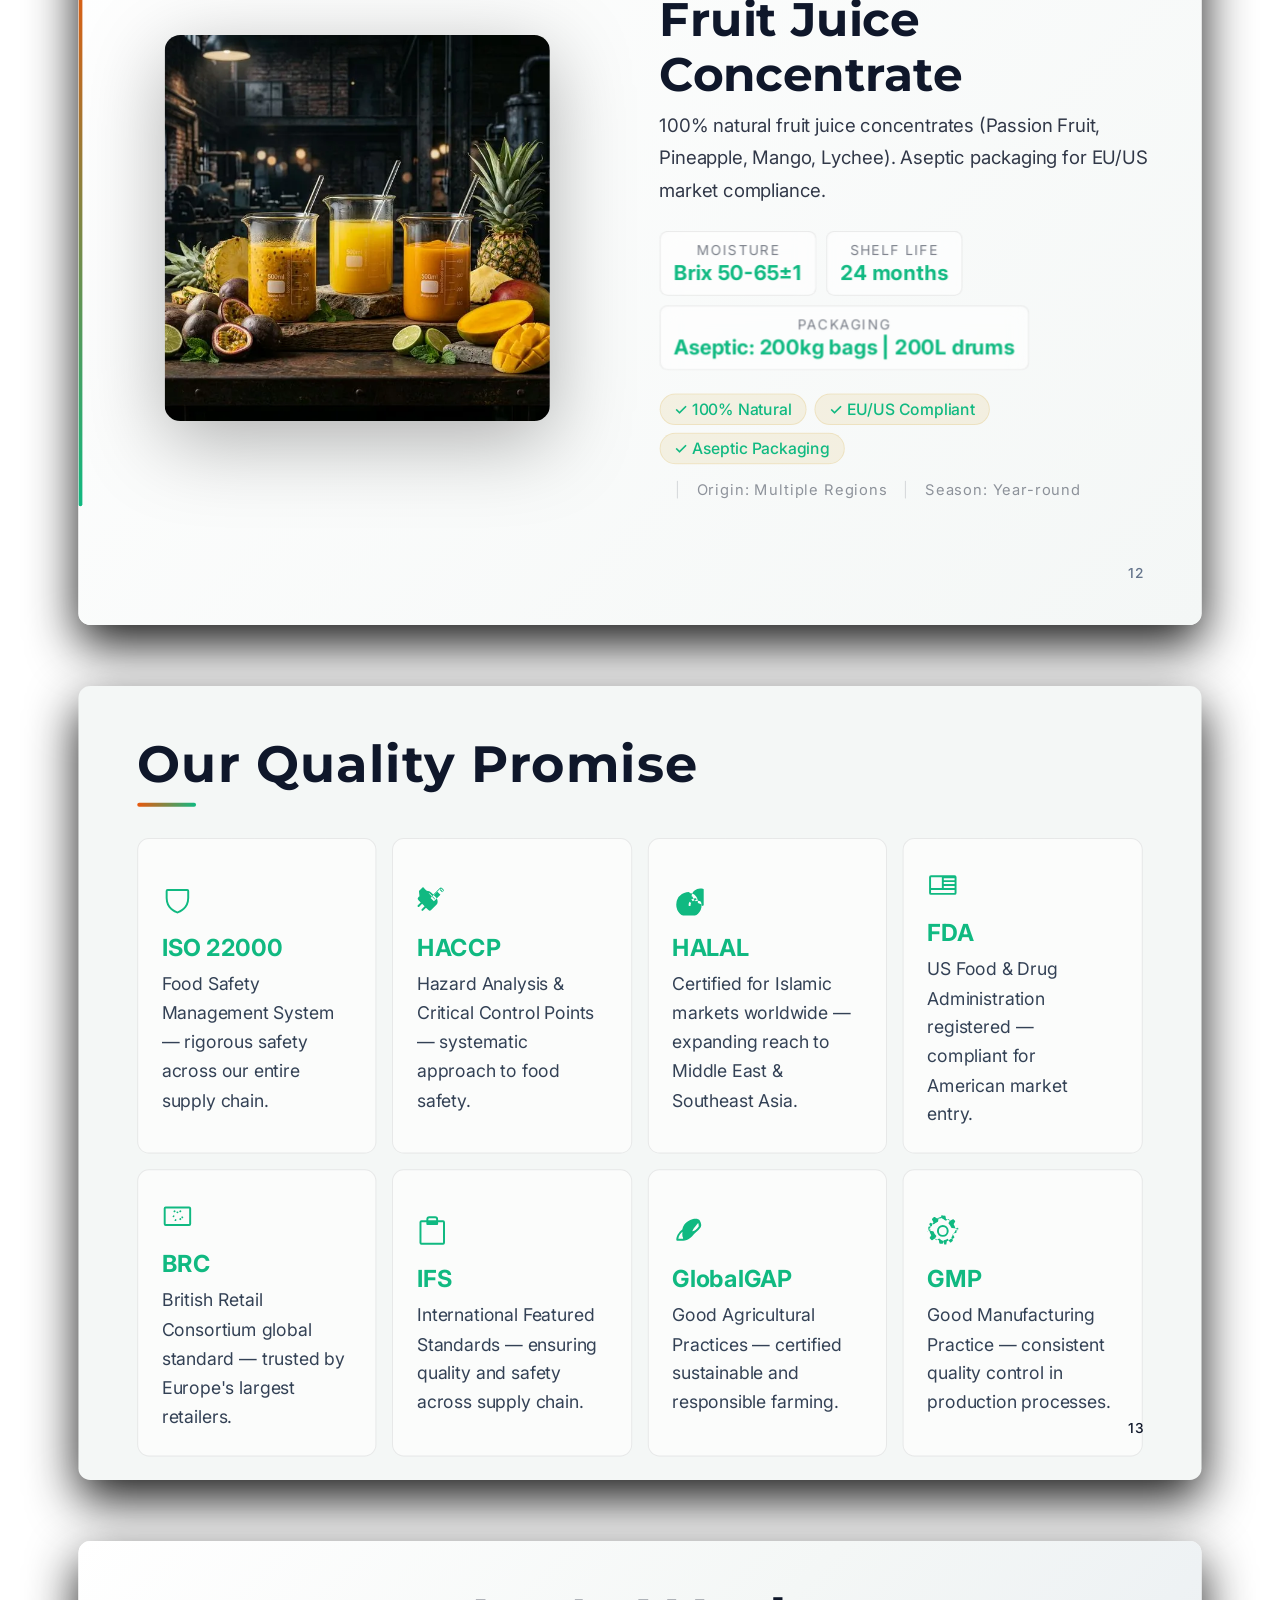
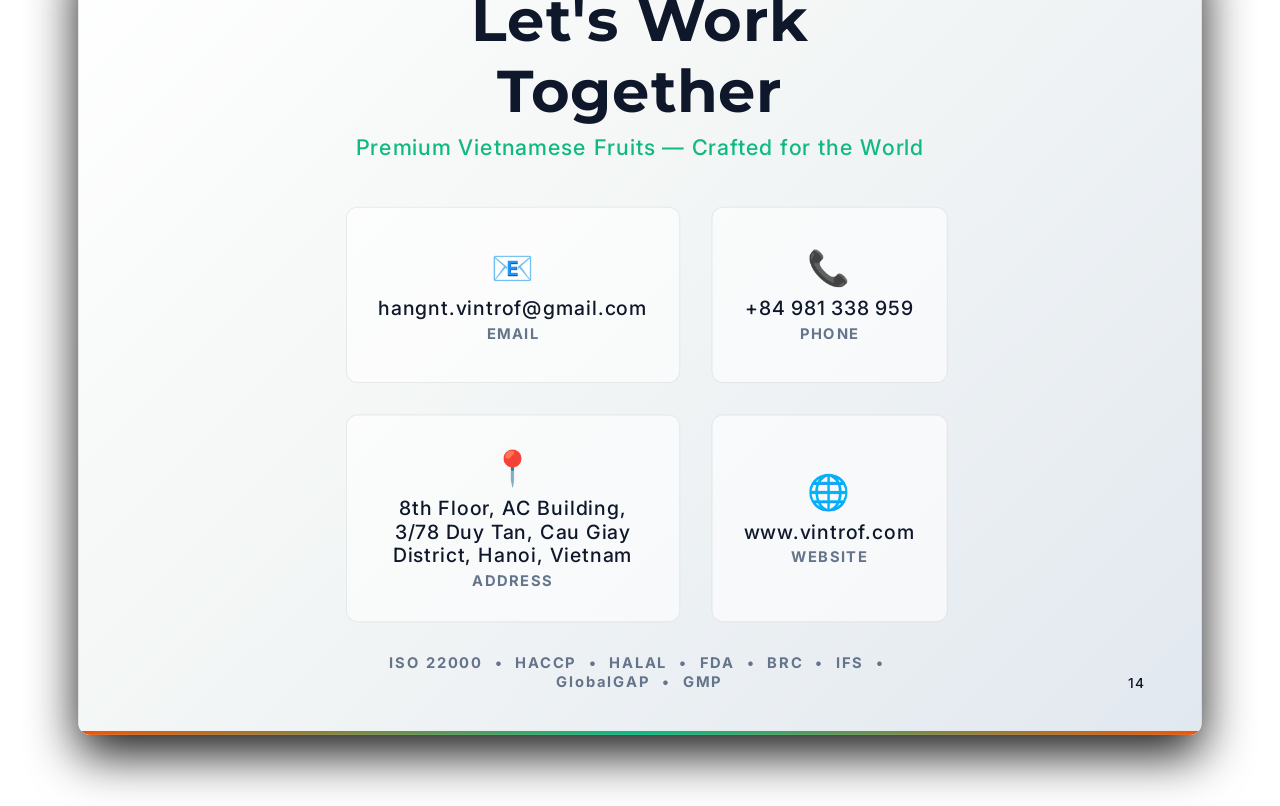
==== commit 41752ca0: "Deploy Vintrof Catalogue 2026 with Assets" ====
--- a/20260323_Vintrof_LightCatalogue_v1.0.html
+++ b/20260323_Vintrof_LightCatalogue_v1.0.html
@@ -1631,7 +1631,7 @@
                 </div>
                 <div class="contact-card">
                     <div class="icon">📞</div>
-                    <div class="value">+84 24 3795 xxxx</div>
+                    <div class="value">+84 981 338 959</div>
                     <div class="label">Phone</div>
                 </div>
                 <div class="contact-card">
